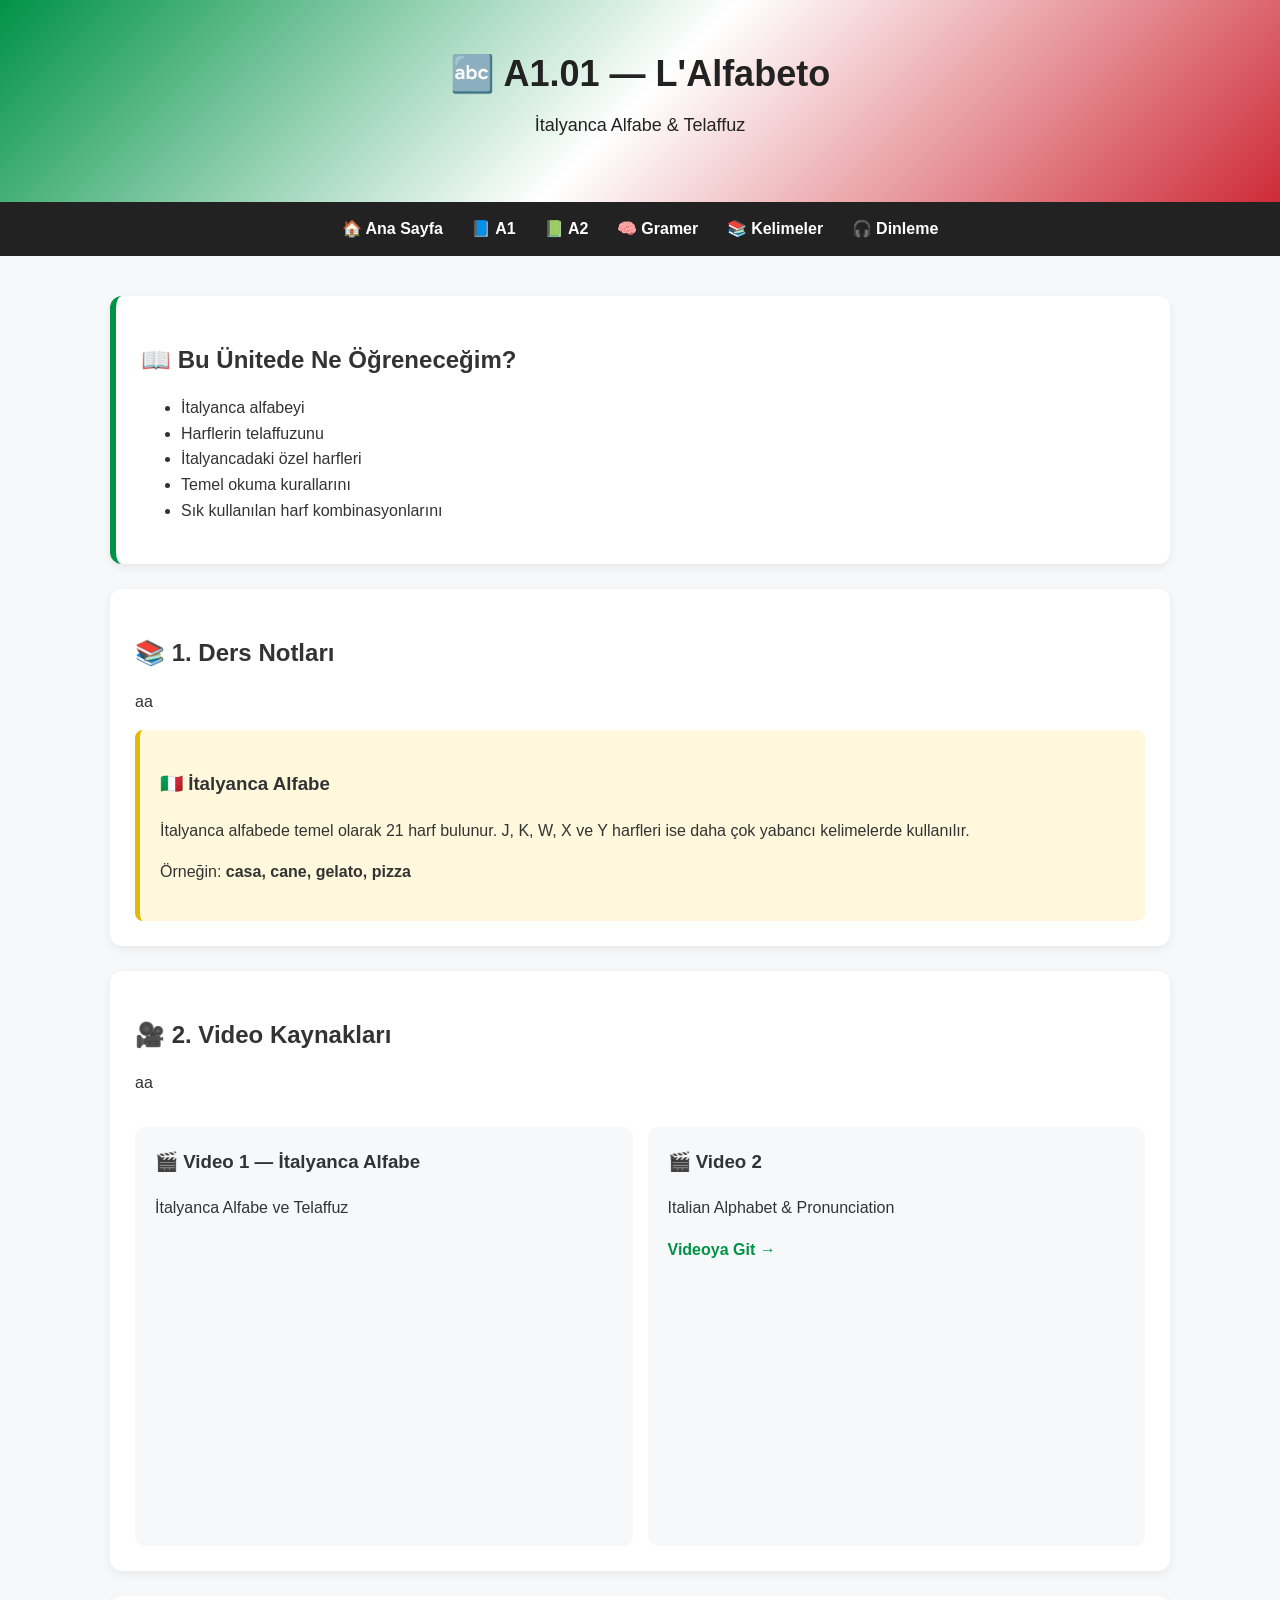
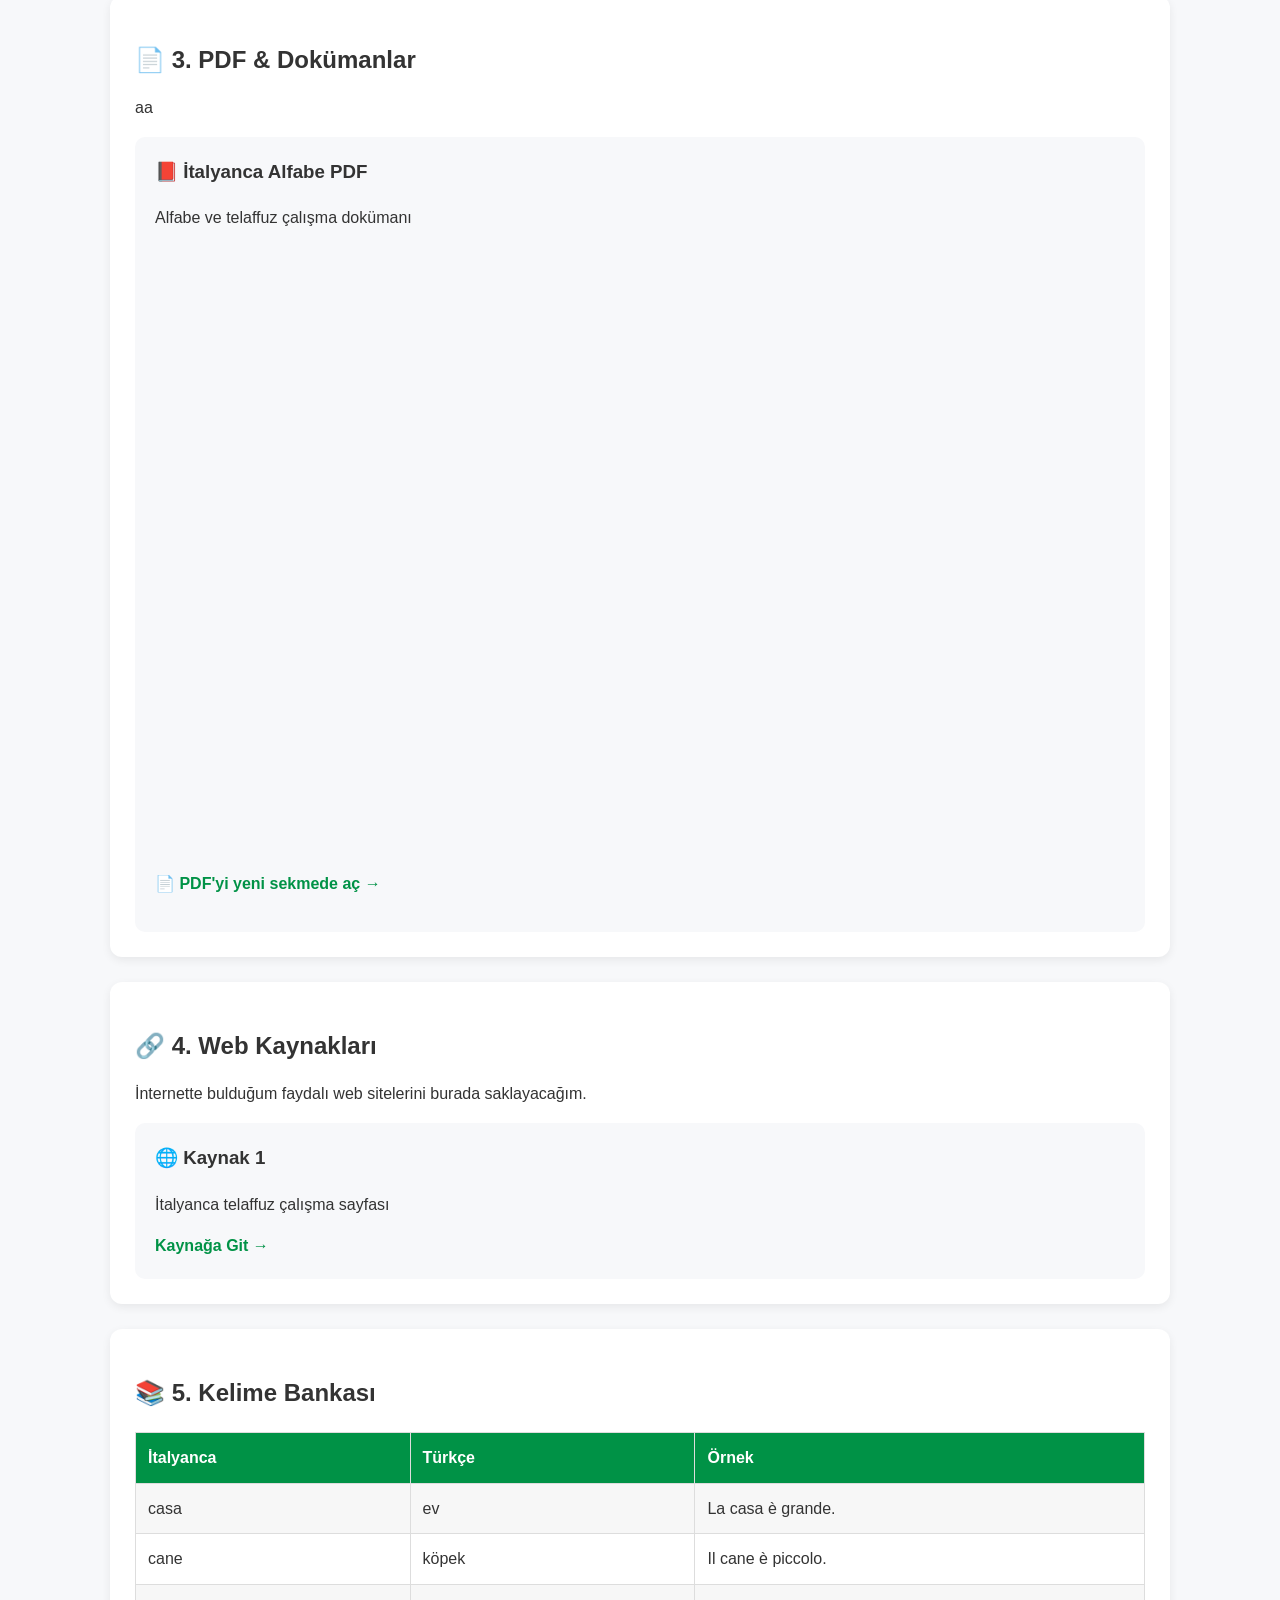
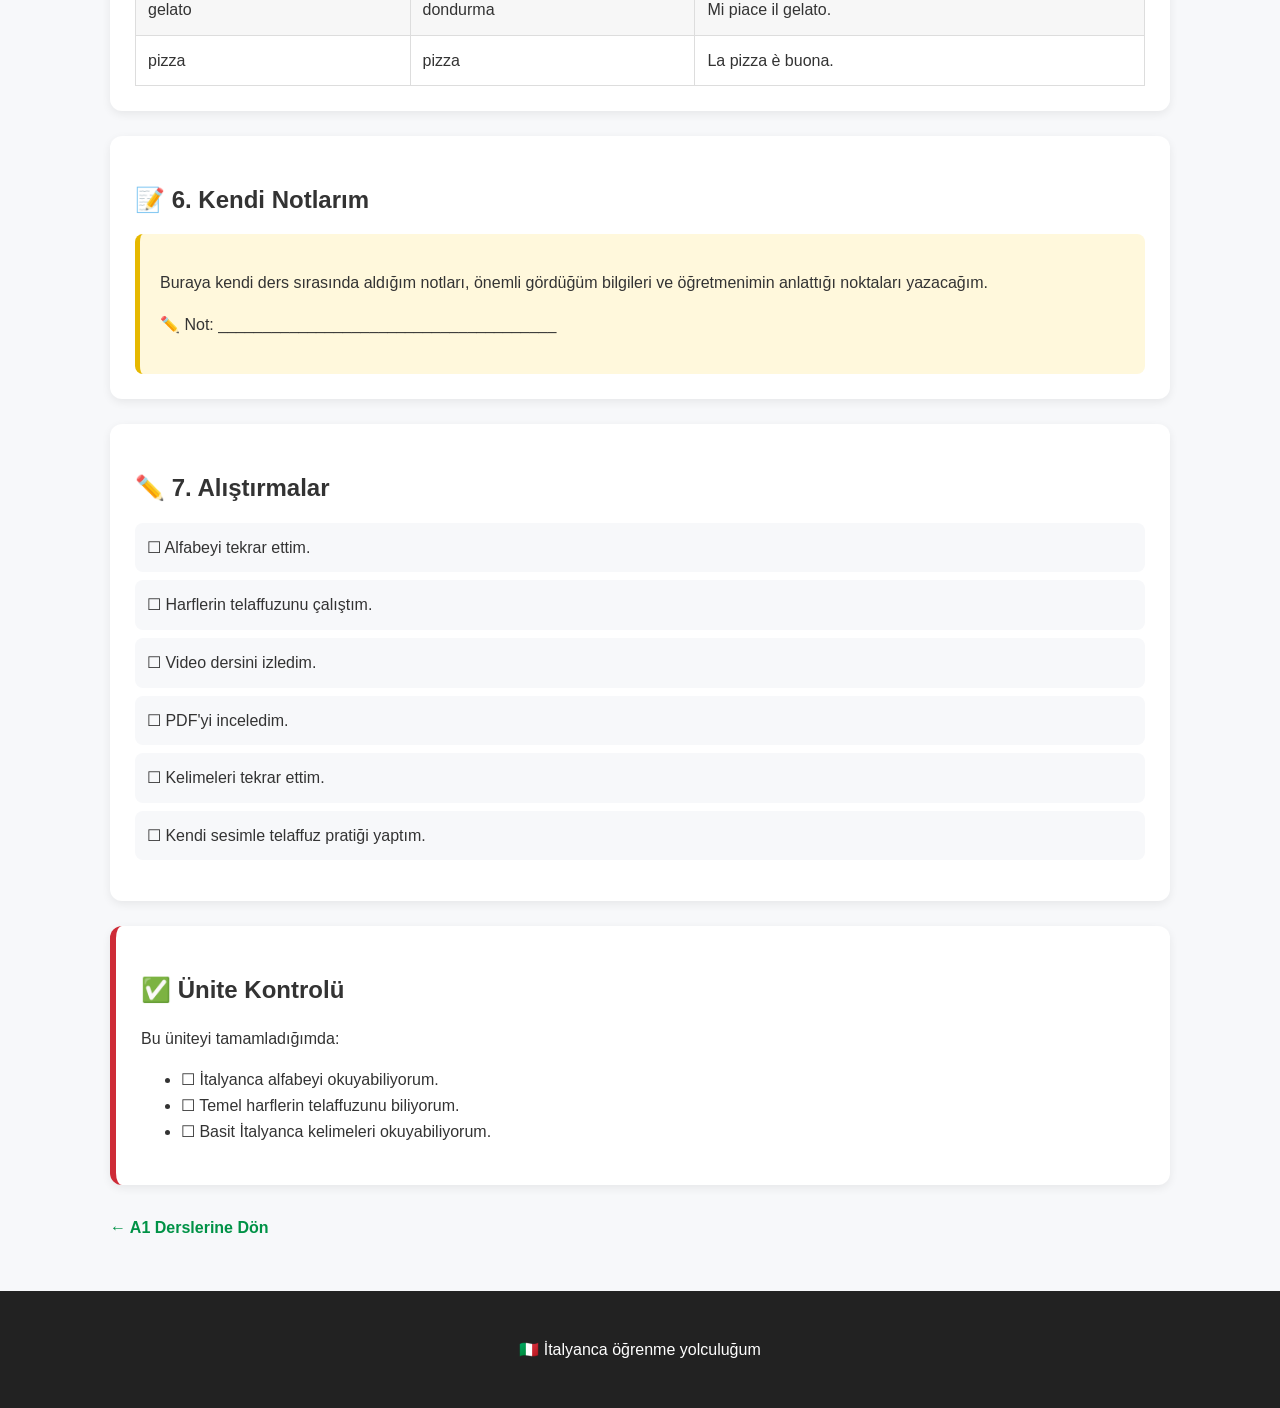
==== a1-01-alfabe.html @ 81dd0472 "Update a1-01-alfabe.html Alfabeto Italiano.pdf" ====
<!DOCTYPE html>
<html lang="tr">
<head>
    <meta charset="UTF-8">
    <meta name="viewport" content="width=device-width, initial-scale=1.0">

    <title>A1.01 - Alfabe & Telaffuz</title>

    <link rel="stylesheet" href="style.css">
</head>

<body>

<header>
    <h1>🔤 A1.01 — L'Alfabeto</h1>
    <p>İtalyanca Alfabe & Telaffuz</p>
</header>

<nav>
    <a href="index.html">🏠 Ana Sayfa</a>
    <a href="a1.html">📘 A1</a>
    <a href="#">📗 A2</a>
    <a href="#">🧠 Gramer</a>
    <a href="#">📚 Kelimeler</a>
    <a href="#">🎧 Dinleme</a>
</nav>

<main>

    <!-- ÜNİTE BAŞLANGICI -->

    <section class="unit-intro">

        <h2>📖 Bu Ünitede Ne Öğreneceğim?</h2>

        <ul>
            <li>İtalyanca alfabeyi</li>
            <li>Harflerin telaffuzunu</li>
            <li>İtalyancadaki özel harfleri</li>
            <li>Temel okuma kurallarını</li>
            <li>Sık kullanılan harf kombinasyonlarını</li>
        </ul>

    </section>


    <!-- DERS NOTLARI -->

    <section class="resource-section">

        <h2>📚 1. Ders Notları</h2>

        <p>
            aa
        </p>

        <div class="note-box">

            <h3>🇮🇹 İtalyanca Alfabe</h3>

            <p>
                İtalyanca alfabede temel olarak 21 harf bulunur.
                J, K, W, X ve Y harfleri ise daha çok yabancı
                kelimelerde kullanılır.
            </p>

            <p>
                Örneğin:
                <strong>casa, cane, gelato, pizza</strong>
            </p>

        </div>

    </section>


    <!-- VİDEOLAR -->

    <section class="resource-section">

        <h2>🎥 2. Video Kaynakları</h2>

        <p>
            aa
        </p>

        <div class="resource-list">

        <div class="resource">

    <h3>🎬 Video 1 — İtalyanca Alfabe</h3>

    <p>
        İtalyanca Alfabe ve Telaffuz
    </p>

    <div class="video-container">

        <iframe
            src="https://www.youtube.com/embed/T7deYXBnmBE"
            title="İtalyanca Alfabe ve Telaffuz"
            allow="accelerometer; autoplay; clipboard-write; encrypted-media; gyroscope; picture-in-picture"
            allowfullscreen>
        </iframe>

    </div>

</div>

            <div class="resource">

                <h3>🎬 Video 2</h3>

                <p>
                    Italian Alphabet & Pronunciation
                </p>

                <a href="#" target="_blank">
                    Videoya Git →
                </a>

            </div>

        </div>

    </section>


    <!-- PDF -->

    <section class="resource-section">

        <h2>📄 3. PDF & Dokümanlar</h2>

        <p>
            aa
        </p>

        <div class="resource">

           
    <h3>📕 İtalyanca Alfabe PDF</h3>

    <p>
        Alfabe ve telaffuz çalışma dokümanı
    </p>

    <iframe
        src="Alfabeto Italiano.pdf"
        width="100%"
        height="600"
        style="border: none; border-radius: 10px;">
    </iframe>

    <p>
        <a href="alfabeto-italiano.pdf" target="_blank">
            📄 PDF'yi yeni sekmede aç →
        </a>
    </p>

</div>

    </section>


    <!-- WEB KAYNAKLARI -->

    <section class="resource-section">

        <h2>🔗 4. Web Kaynakları</h2>

        <p>
            İnternette bulduğum faydalı web sitelerini
            burada saklayacağım.
        </p>

        <div class="resource">

            <h3>🌐 Kaynak 1</h3>

            <p>
                İtalyanca telaffuz çalışma sayfası
            </p>

            <a href="#" target="_blank">
                Kaynağa Git →
            </a>

        </div>

    </section>


    <!-- KELİMELER -->

    <section class="resource-section">

        <h2>📚 5. Kelime Bankası</h2>

        <table>

            <tr>
                <th>İtalyanca</th>
                <th>Türkçe</th>
                <th>Örnek</th>
            </tr>

            <tr>
                <td>casa</td>
                <td>ev</td>
                <td>La casa è grande.</td>
            </tr>

            <tr>
                <td>cane</td>
                <td>köpek</td>
                <td>Il cane è piccolo.</td>
            </tr>

            <tr>
                <td>gelato</td>
                <td>dondurma</td>
                <td>Mi piace il gelato.</td>
            </tr>

            <tr>
                <td>pizza</td>
                <td>pizza</td>
                <td>La pizza è buona.</td>
            </tr>

        </table>

    </section>


    <!-- KENDİ NOTLARIM -->

    <section class="resource-section">

        <h2>📝 6. Kendi Notlarım</h2>

        <div class="note-box">

            <p>
                Buraya kendi ders sırasında aldığım notları,
                önemli gördüğüm bilgileri ve öğretmenimin
                anlattığı noktaları yazacağım.
            </p>

            <p>
                ✏️ Not:
                ______________________________________
            </p>

        </div>

    </section>


    <!-- ALIŞTIRMALAR -->

    <section class="resource-section">

        <h2>✏️ 7. Alıştırmalar</h2>

        <ul class="checklist">

            <li>☐ Alfabeyi tekrar ettim.</li>

            <li>☐ Harflerin telaffuzunu çalıştım.</li>

            <li>☐ Video dersini izledim.</li>

            <li>☐ PDF'yi inceledim.</li>

            <li>☐ Kelimeleri tekrar ettim.</li>

            <li>☐ Kendi sesimle telaffuz pratiği yaptım.</li>

        </ul>

    </section>


    <!-- ÜNİTE TAMAMLAMA -->

    <section class="complete">

        <h2>✅ Ünite Kontrolü</h2>

        <p>
            Bu üniteyi tamamladığımda:
        </p>

        <ul>
            <li>☐ İtalyanca alfabeyi okuyabiliyorum.</li>
            <li>☐ Temel harflerin telaffuzunu biliyorum.</li>
            <li>☐ Basit İtalyanca kelimeleri okuyabiliyorum.</li>
        </ul>

    </section>


    <div class="back">

        <a href="a1.html">
            ← A1 Derslerine Dön
        </a>

    </div>

</main>


<footer>

    <p>
        🇮🇹 İtalyanca öğrenme yolculuğum
    </p>

</footer>

</body>
</html>
---- style.css ----
/* =========================
   GENEL AYARLAR
========================= */

* {
    box-sizing: border-box;
}

body {
    margin: 0;
    font-family: Arial, sans-serif;
    background-color: #f7f8fa;
    color: #333;
    line-height: 1.6;
}


/* =========================
   ÜST BAŞLIK
========================= */

header {
    background: linear-gradient(135deg, #009246, #ffffff, #ce2b37);
    padding: 45px 20px;
    text-align: center;
    color: #222;
}

header h1 {
    margin: 0;
    font-size: 36px;
}

header p {
    margin-top: 8px;
    font-size: 18px;
}


/* =========================
   MENÜ
========================= */

nav {
    background-color: #222;
    padding: 14px;
    text-align: center;
    position: sticky;
    top: 0;
    z-index: 100;
}

nav a {
    color: white;
    text-decoration: none;
    margin: 0 12px;
    font-weight: bold;
}

nav a:hover {
    color: #8fd3a9;
}


/* =========================
   ANA ALAN
========================= */

main {
    max-width: 1100px;
    margin: 40px auto;
    padding: 0 20px;
}

main h2 {
    color: #333;
    margin-bottom: 15px;
}


/* =========================
   ANA SAYFA KARTLARI
========================= */

.cards {
    display: grid;
    grid-template-columns: repeat(auto-fit, minmax(220px, 1fr));
    gap: 20px;
    margin-top: 30px;
}

.card {
    background: white;
    padding: 25px;
    border-radius: 12px;
    box-shadow: 0 3px 12px rgba(0,0,0,0.08);
    transition: 0.2s;
}

.card:hover {
    transform: translateY(-5px);
}

.card h3 {
    margin-top: 0;
}

.card a {
    color: #009246;
    font-weight: bold;
    text-decoration: none;
}


/* =========================
   A1 DERS LİSTESİ
========================= */

.lessons {
    display: flex;
    flex-direction: column;
    gap: 15px;
    margin-top: 30px;
}

.lesson {
    display: flex;
    align-items: center;
    gap: 20px;
    background: white;
    padding: 20px;
    border-radius: 12px;
    box-shadow: 0 3px 10px rgba(0,0,0,0.07);
}

.lesson > span {
    min-width: 55px;
    height: 55px;
    display: flex;
    align-items: center;
    justify-content: center;
    background-color: #009246;
    color: white;
    border-radius: 50%;
    font-weight: bold;
    font-size: 18px;
}

.lesson h3 {
    margin: 0 0 5px 0;
}

.lesson p {
    margin: 0 0 8px 0;
}

.lesson a {
    color: #009246;
    text-decoration: none;
    font-weight: bold;
}


/* =========================
   ÜNİTE SAYFALARI
========================= */

.unit-intro,
.resource-section,
.complete {
    background-color: white;
    padding: 25px;
    margin-bottom: 25px;
    border-radius: 12px;
    box-shadow: 0 3px 10px rgba(0,0,0,0.07);
}

.unit-intro {
    border-left: 6px solid #009246;
}


/* =========================
   KAYNAK KUTULARI
========================= */

.resource-list {
    display: grid;
    grid-template-columns: repeat(auto-fit, minmax(250px, 1fr));
    gap: 15px;
}

.resource {
    background-color: #f7f8fa;
    padding: 20px;
    border-radius: 10px;
    margin-top: 15px;
}

.resource h3 {
    margin-top: 0;
}

.resource a {
    color: #009246;
    font-weight: bold;
    text-decoration: none;
}


/* =========================
   NOT KUTUSU
========================= */

.note-box {
    background-color: #fff8dc;
    padding: 20px;
    border-left: 5px solid #e6b800;
    border-radius: 8px;
}


/* =========================
   KELİME TABLOSU
========================= */

table {
    width: 100%;
    border-collapse: collapse;
    margin-top: 20px;
}

th,
td {
    padding: 12px;
    border: 1px solid #ddd;
    text-align: left;
}

th {
    background-color: #009246;
    color: white;
}

tr:nth-child(even) {
    background-color: #f7f7f7;
}


/* =========================
   CHECKLIST
========================= */

.checklist {
    list-style: none;
    padding: 0;
}

.checklist li {
    background-color: #f7f8fa;
    padding: 12px;
    margin-bottom: 8px;
    border-radius: 8px;
}


/* =========================
   ÜNİTE TAMAMLAMA
========================= */

.complete {
    border-left: 6px solid #ce2b37;
}


/* =========================
   GERİ DÖN
========================= */

.back {
    margin: 30px 0;
}

.back a {
    color: #009246;
    text-decoration: none;
    font-weight: bold;
}


/* =========================
   FOOTER
========================= */

footer {
    text-align: center;
    padding: 30px;
    margin-top: 50px;
    background-color: #222;
    color: white;
}


/* =========================
   TELEFON / TABLET
========================= */

@media (max-width: 700px) {

    header h1 {
        font-size: 28px;
    }

    nav a {
        display: inline-block;
        margin: 5px;
    }

    .lesson {
        align-items: flex-start;
    }

    table {
        font-size: 14px;
    }

}
.video-container {
    position: relative;
    width: 100%;
    max-width: 800px;
    margin: 20px auto;
    aspect-ratio: 16 / 9;
}

.video-container iframe {
    width: 100%;
    height: 100%;
    border: none;
    border-radius: 12px;
}
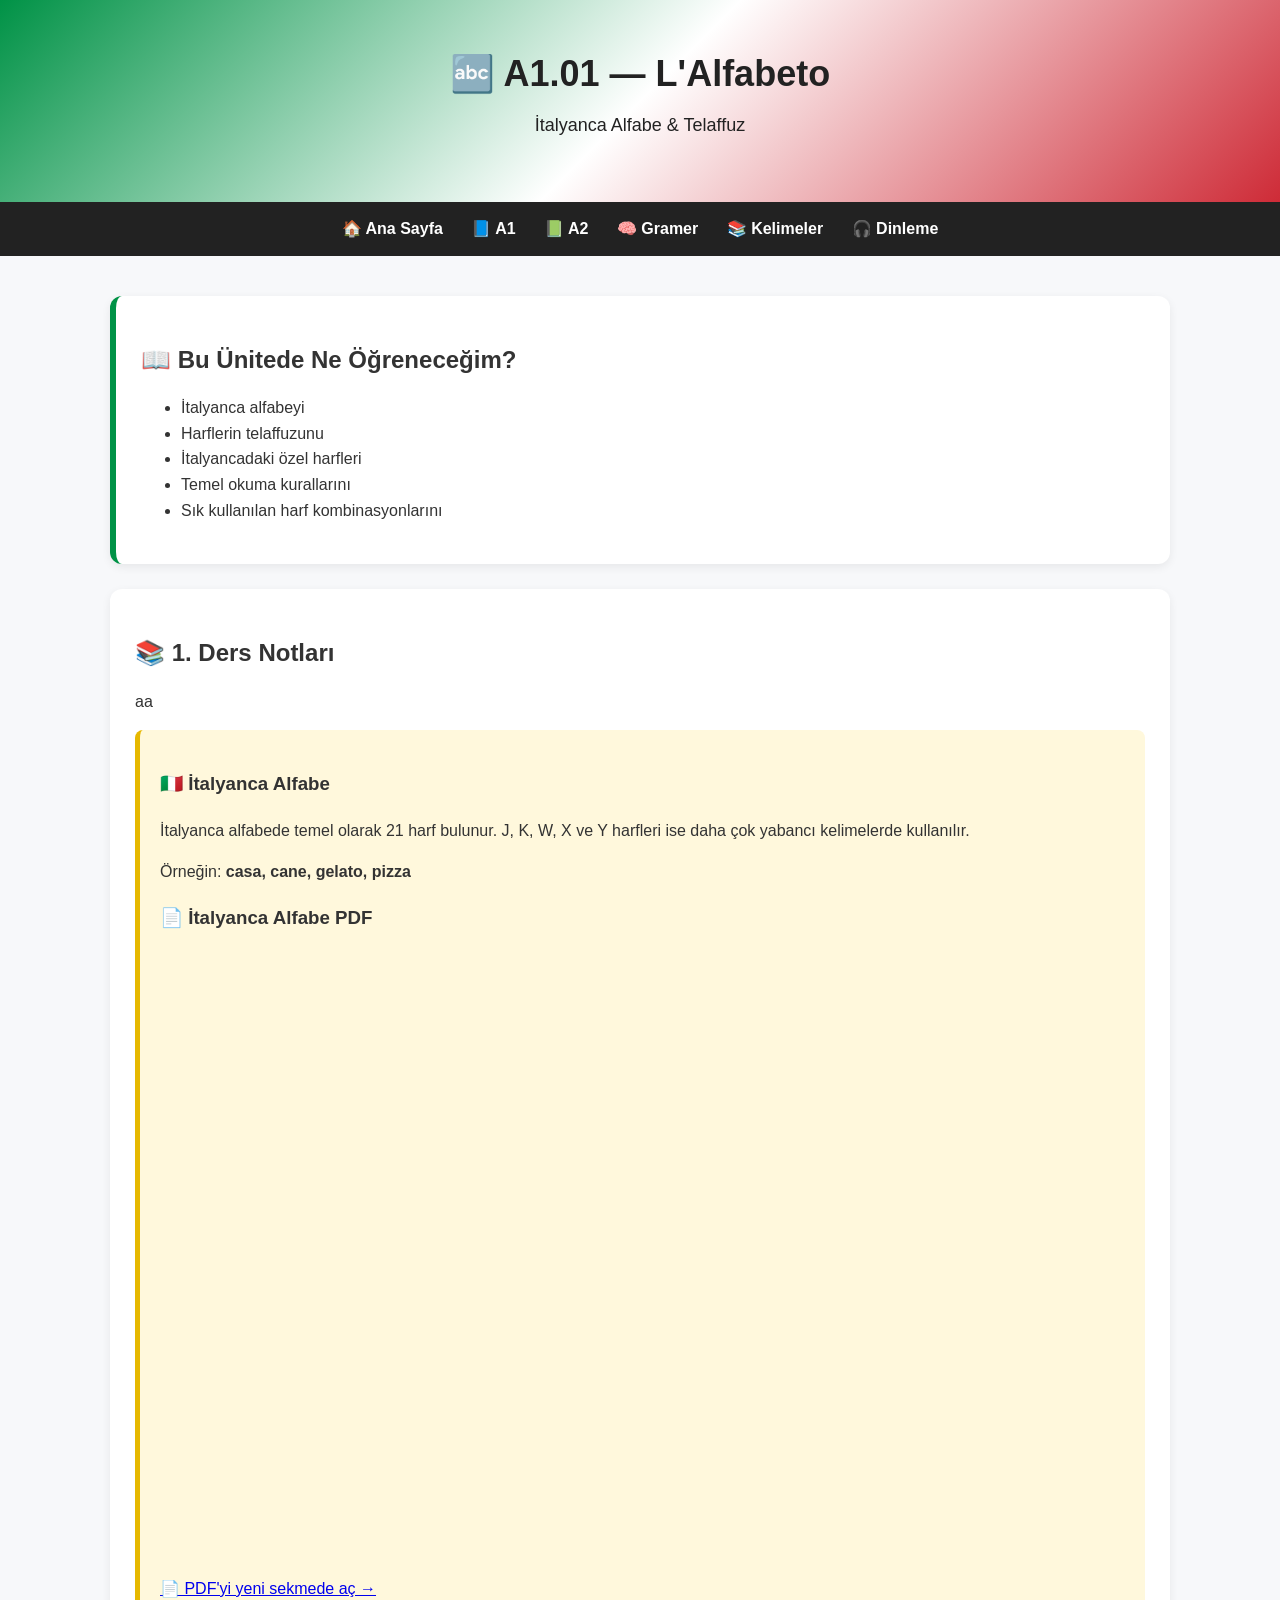
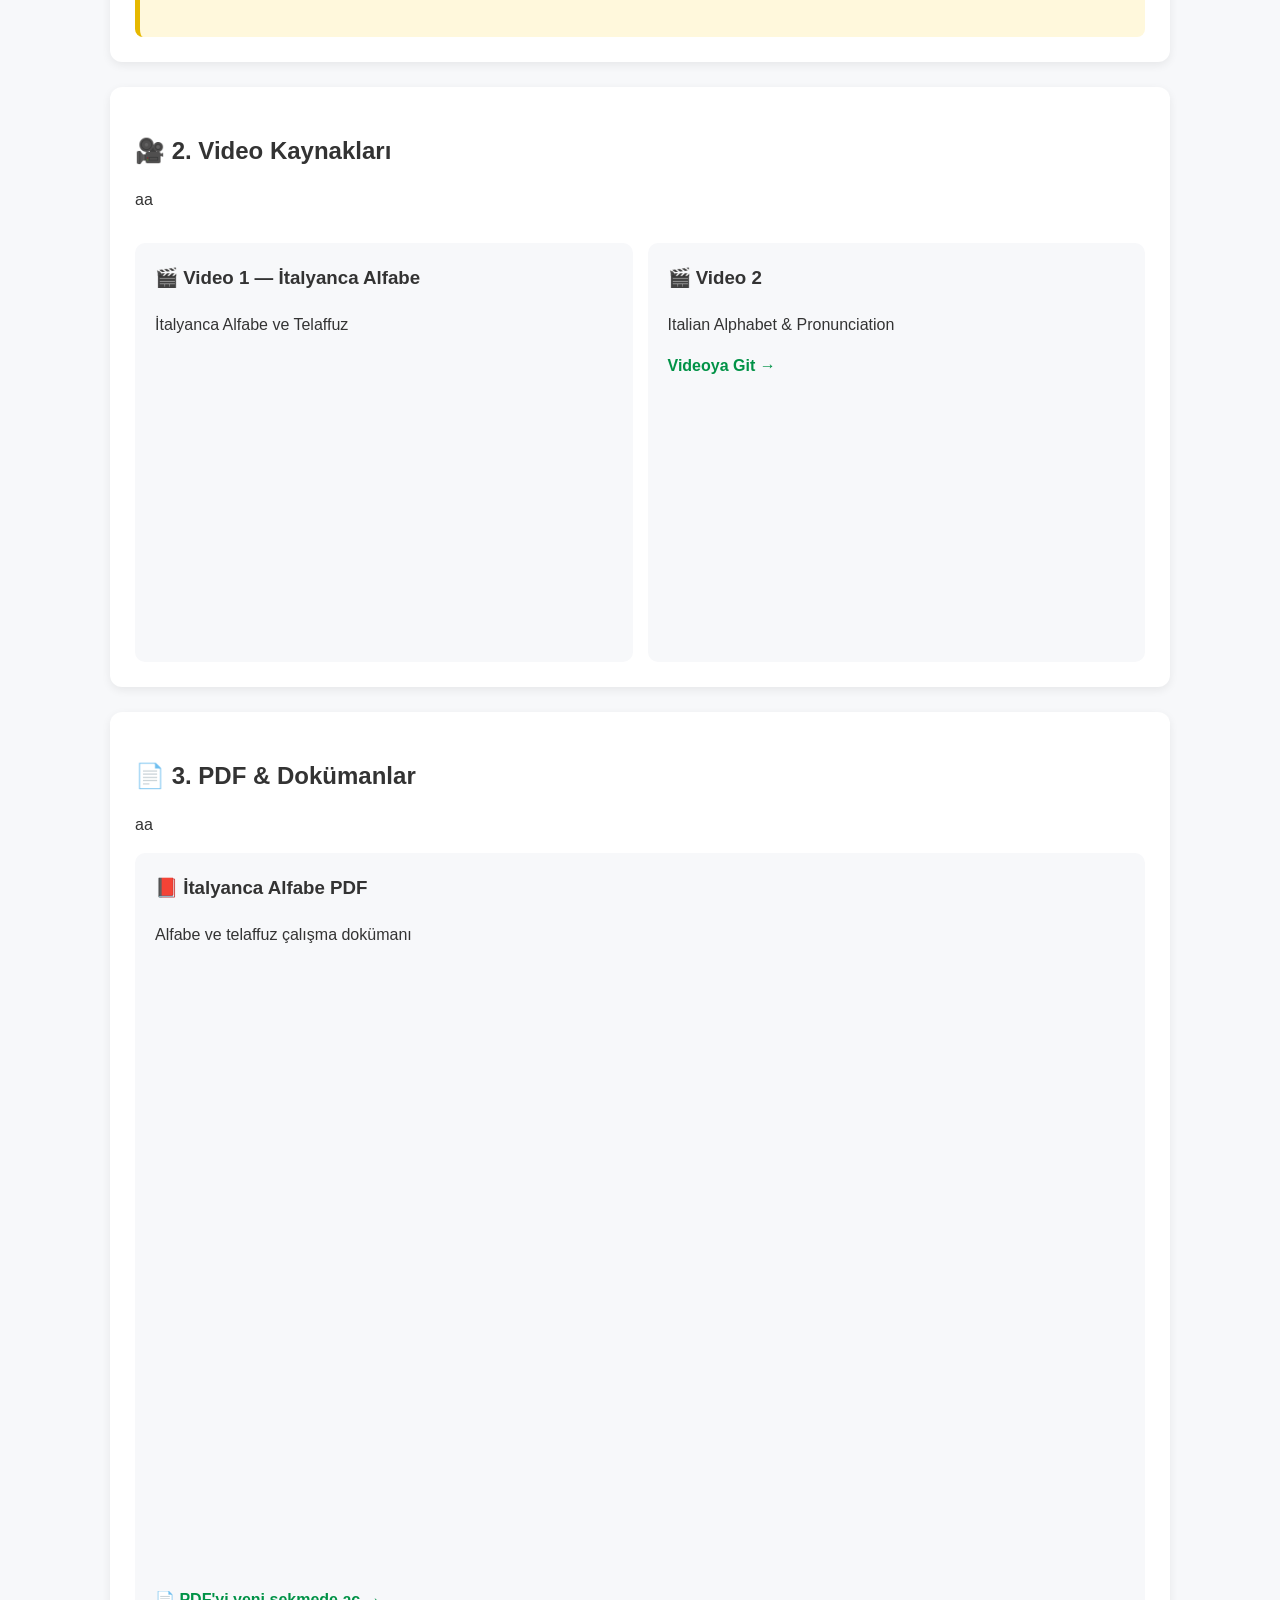
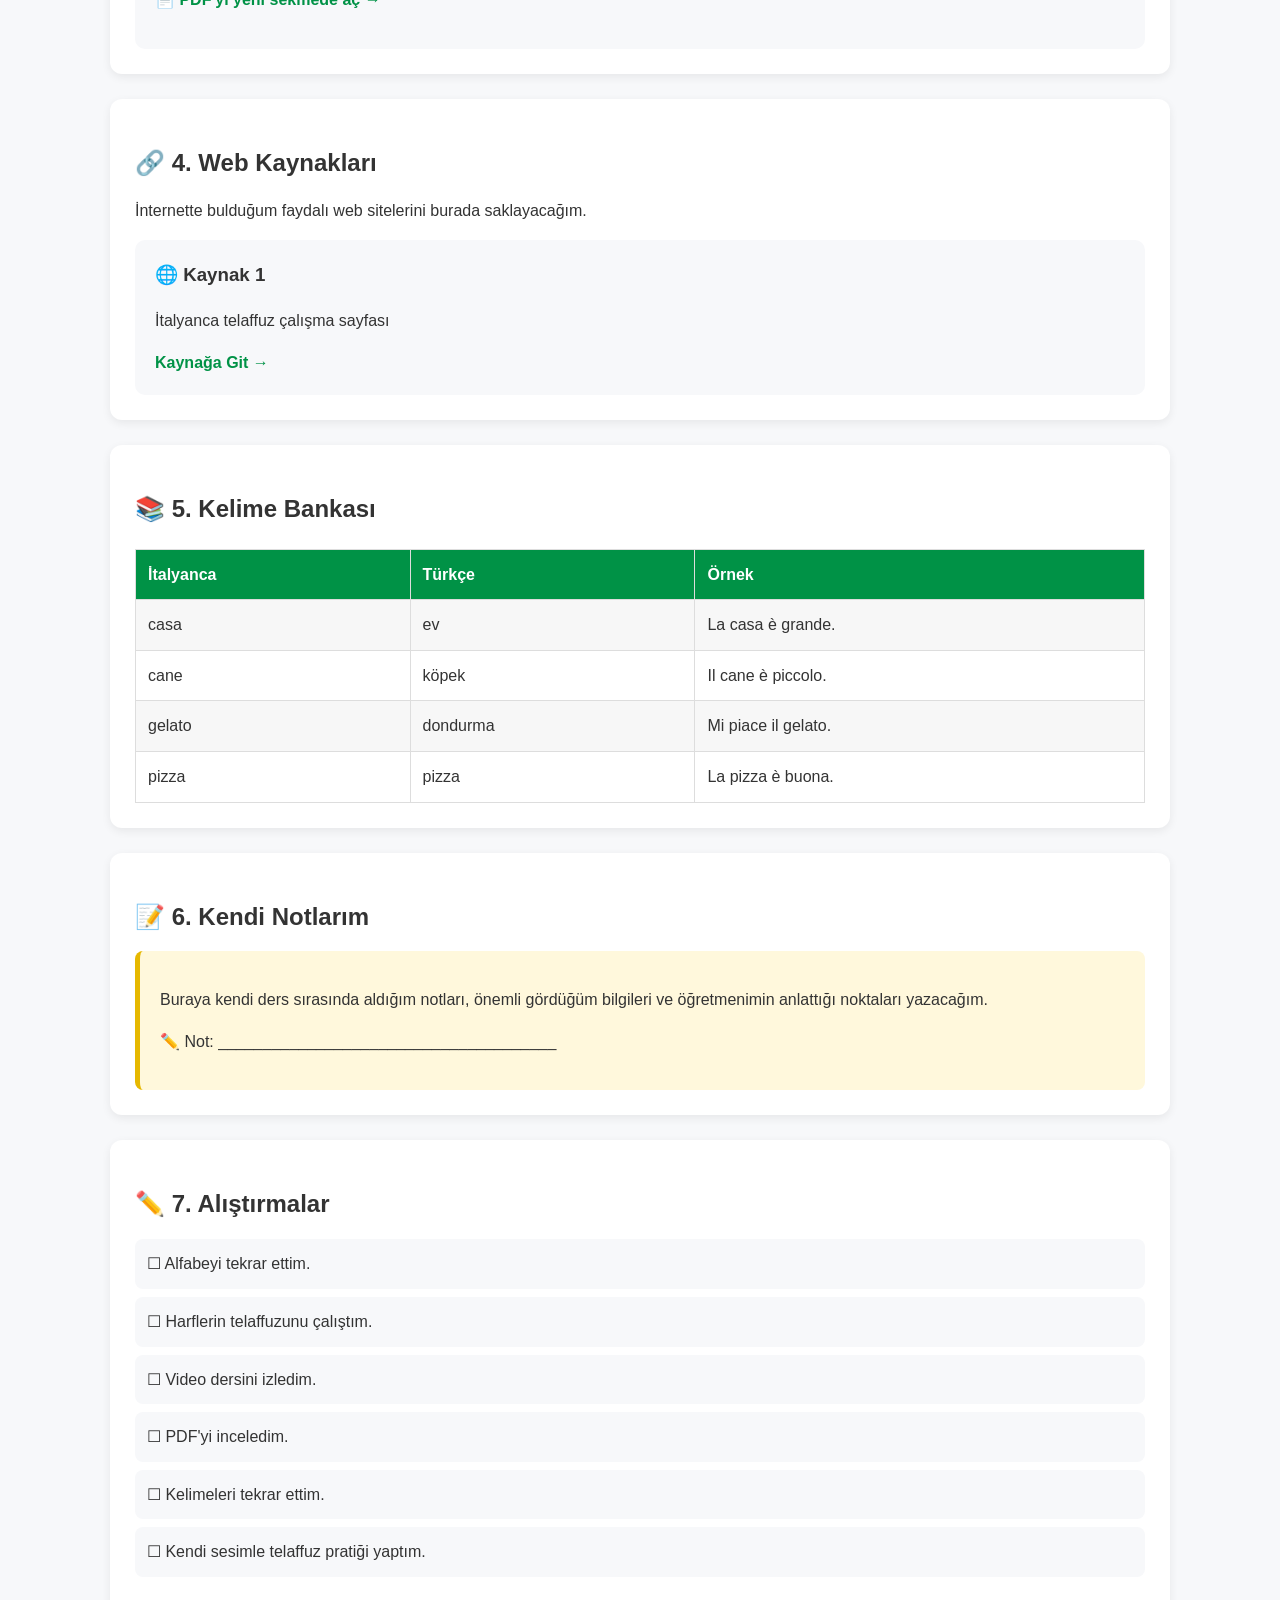
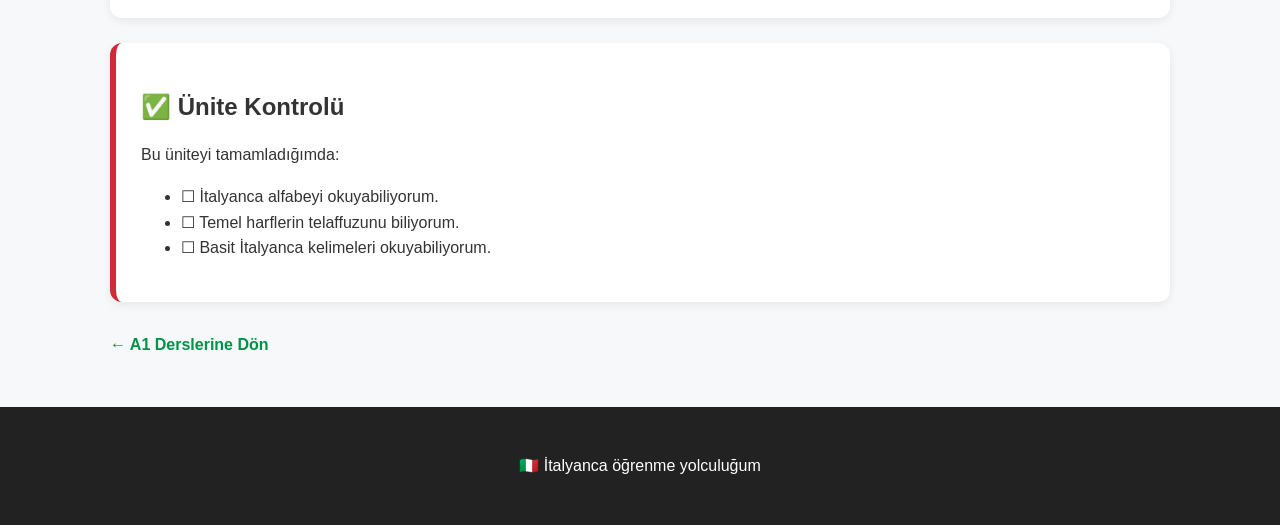
==== commit 888c8799: "Update a1-01-alfabe.html Telaffuz Kuralları (Pronuncia)" ====
--- a/a1-01-alfabe.html
+++ b/a1-01-alfabe.html
@@ -68,7 +68,24 @@
                 Örneğin:
                 <strong>casa, cane, gelato, pizza</strong>
             </p>
-
+            <h3>📄 İtalyanca Alfabe PDF</h3>
+
+<iframe
+    src="Telaffuz Kuralları (Pronuncia).pdf"
+    width="100%"
+    height="600"
+    style="border: none; border-radius: 10px;">
+</iframe>
+
+<p>
+    <a href="Telaffuz Kuralları (Pronuncia).pdf" target="_blank">
+        📄 PDF'yi yeni sekmede aç →
+    </a>
+</p>
+
+</div>
+
+</section>
         </div>
 
     </section>
@@ -153,7 +170,7 @@
     </iframe>
 
     <p>
-        <a href="alfabeto-italiano.pdf" target="_blank">
+        <a href="Alfabeto Italiano.pdff" target="_blank">
             📄 PDF'yi yeni sekmede aç →
         </a>
     </p>
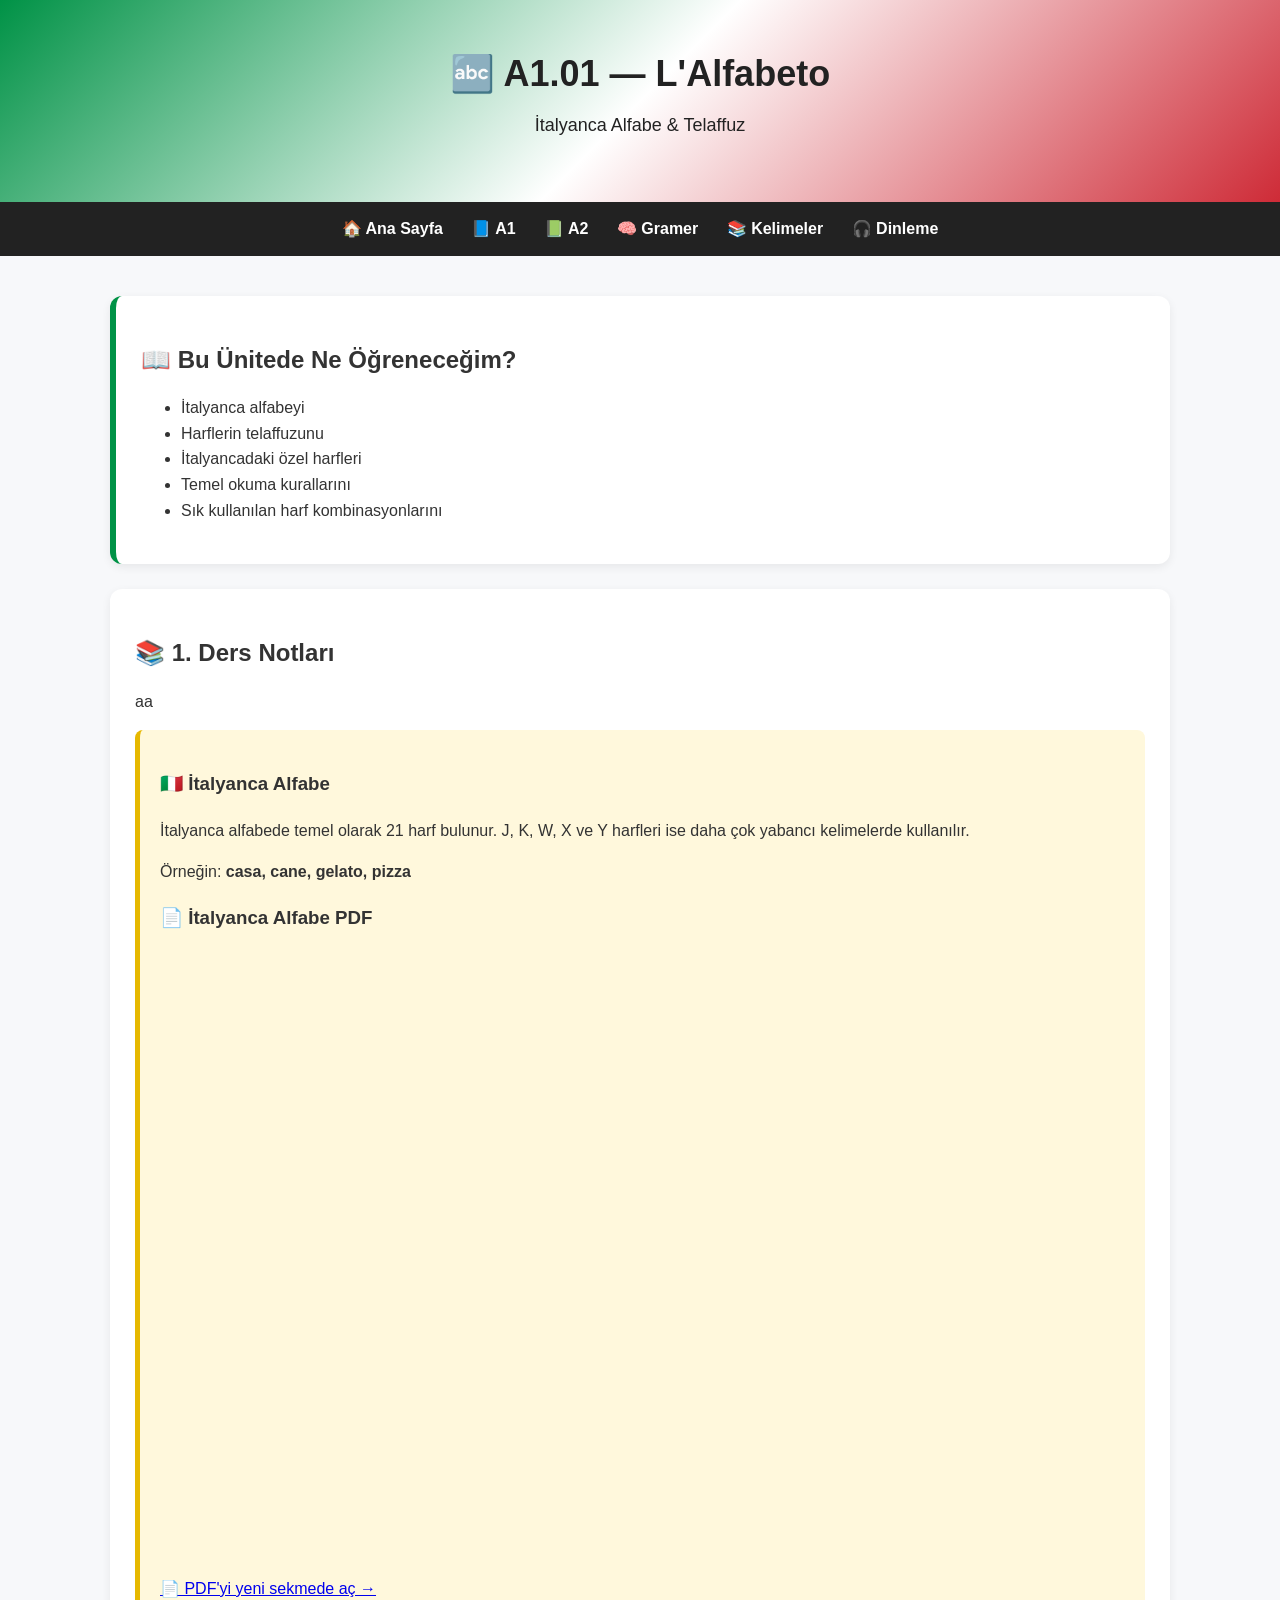
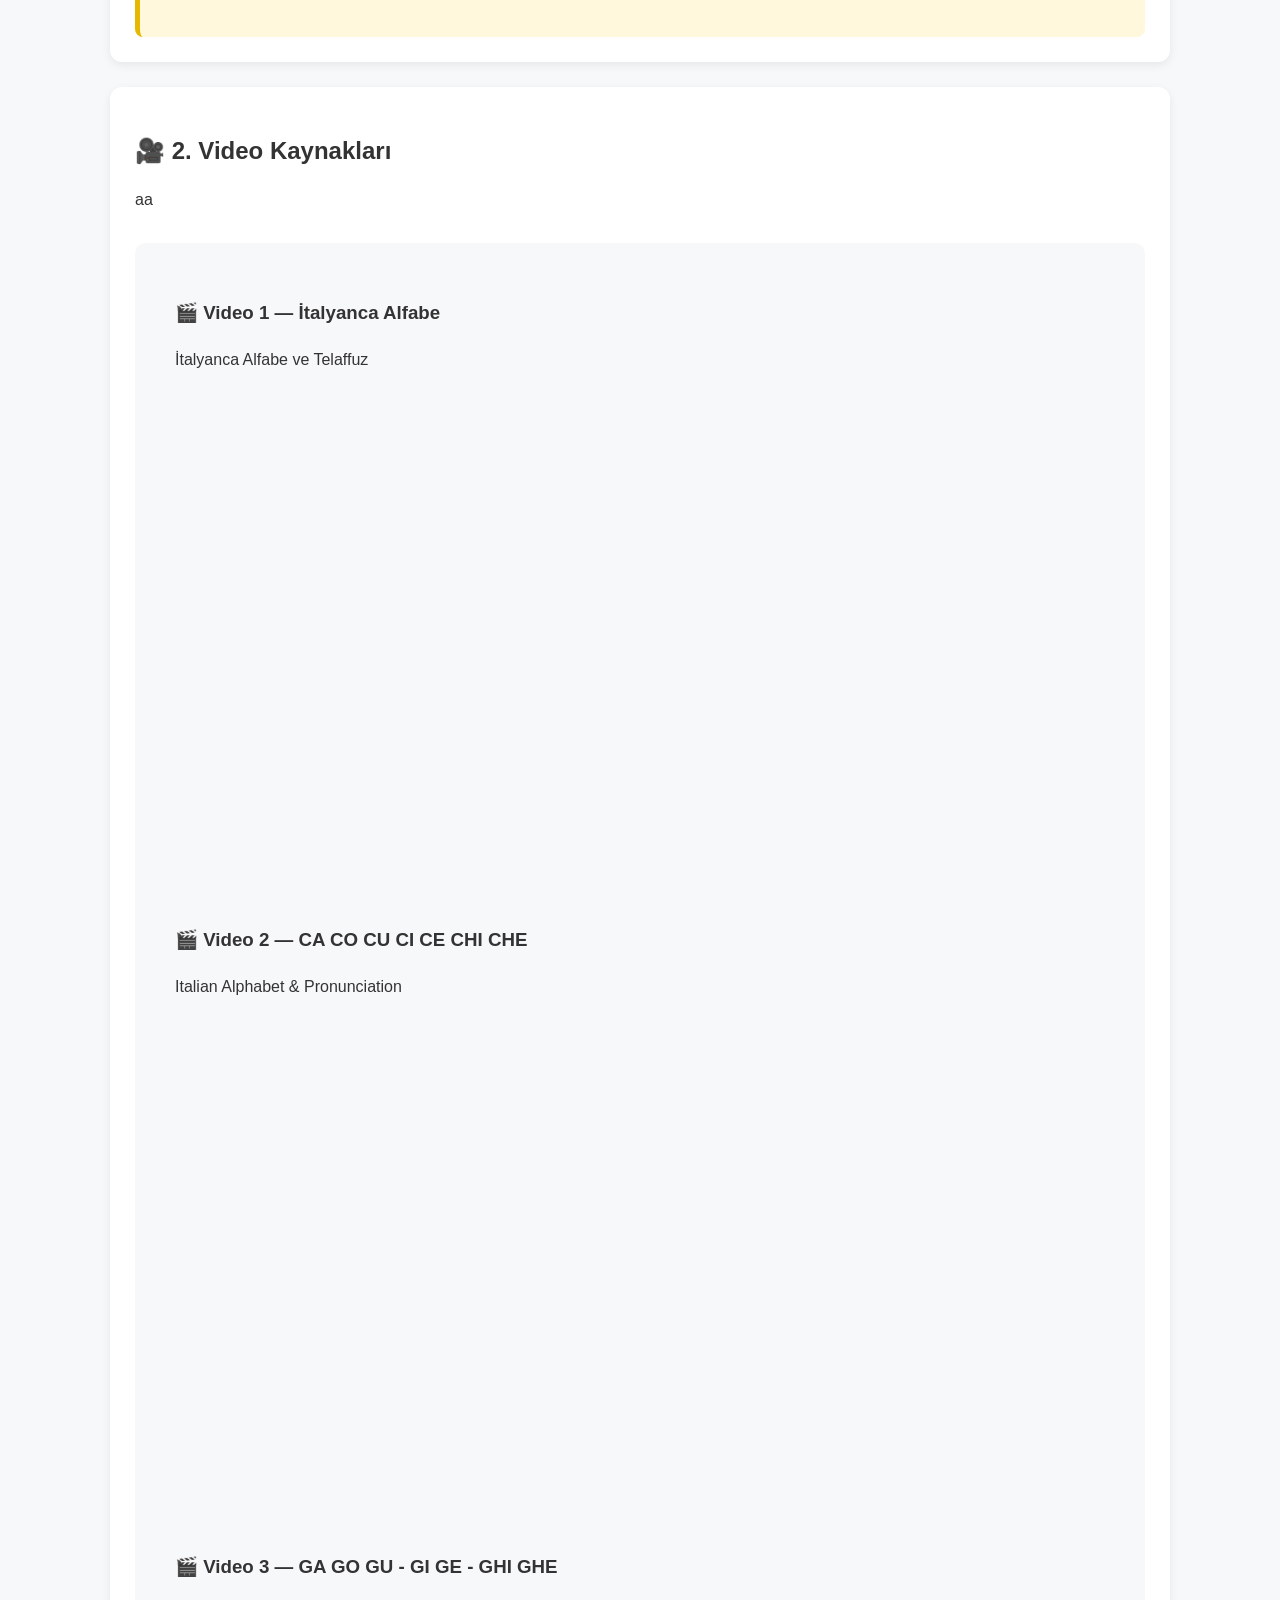
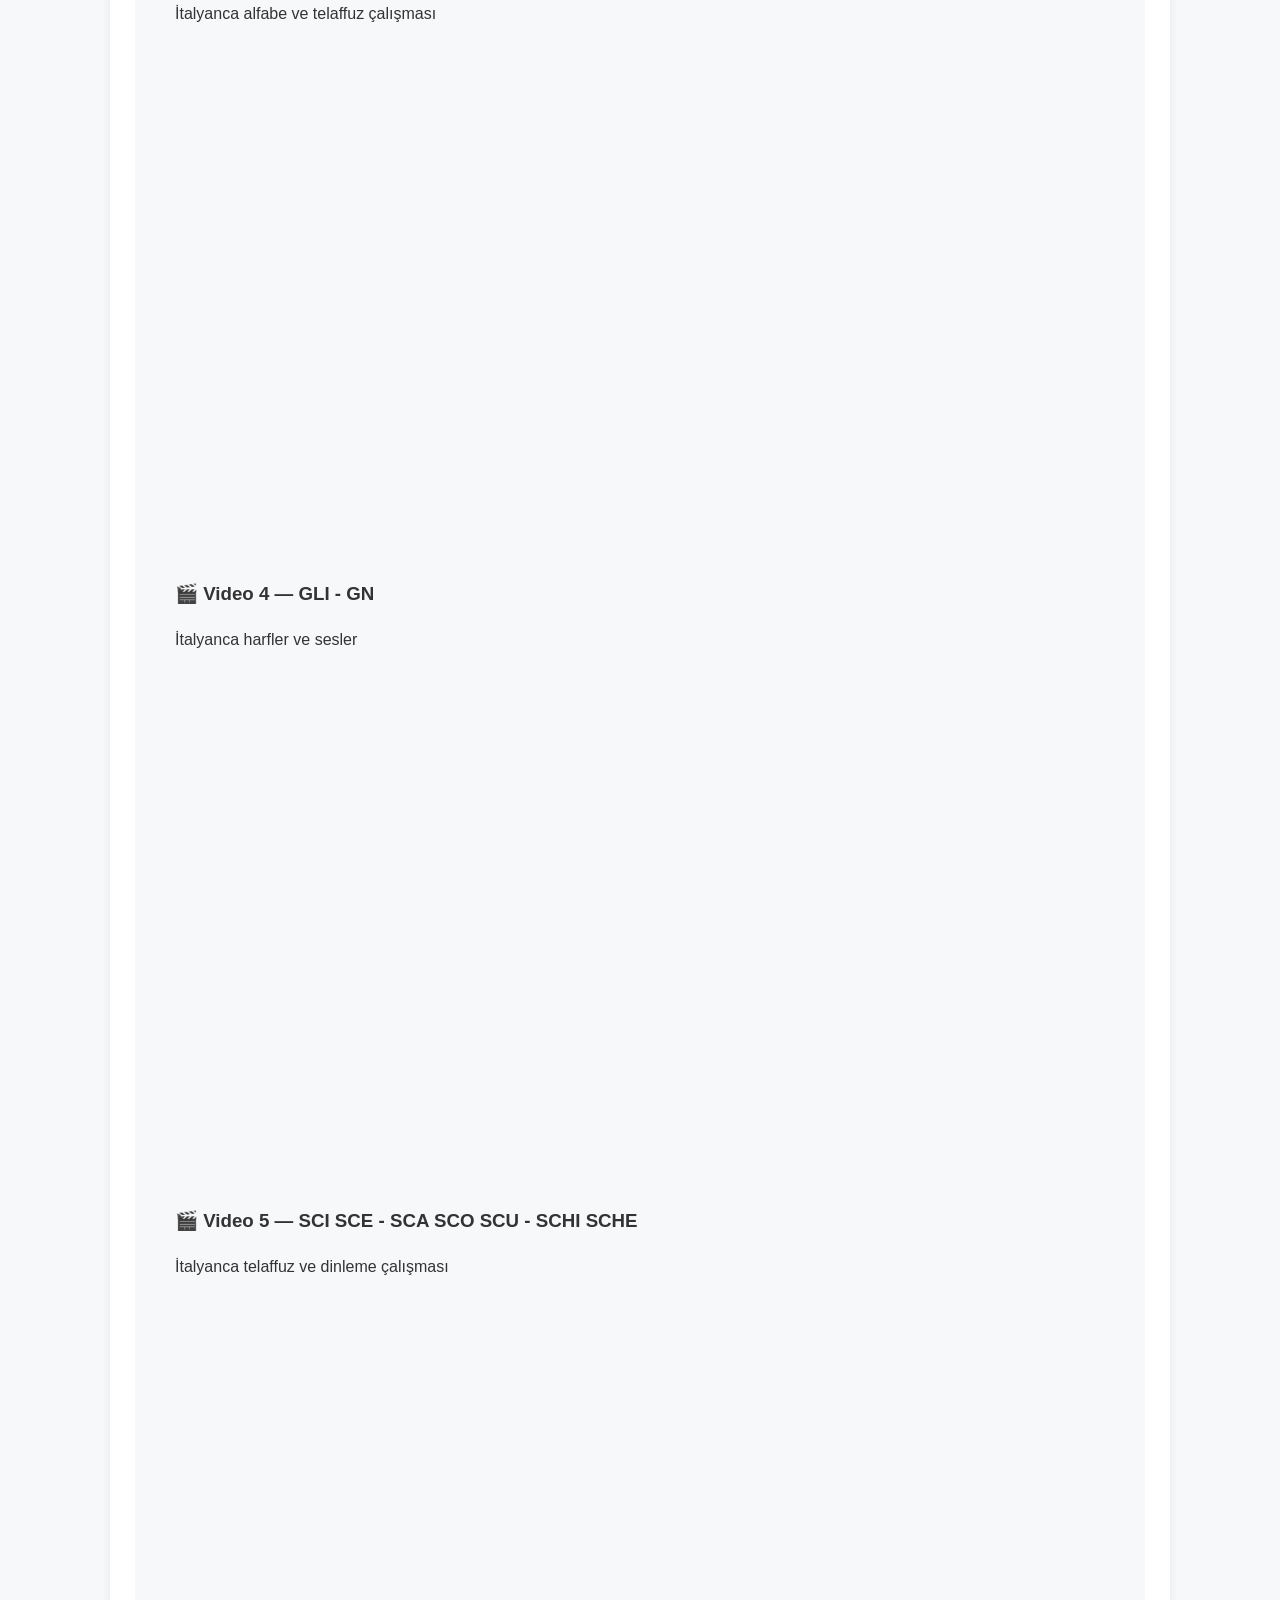
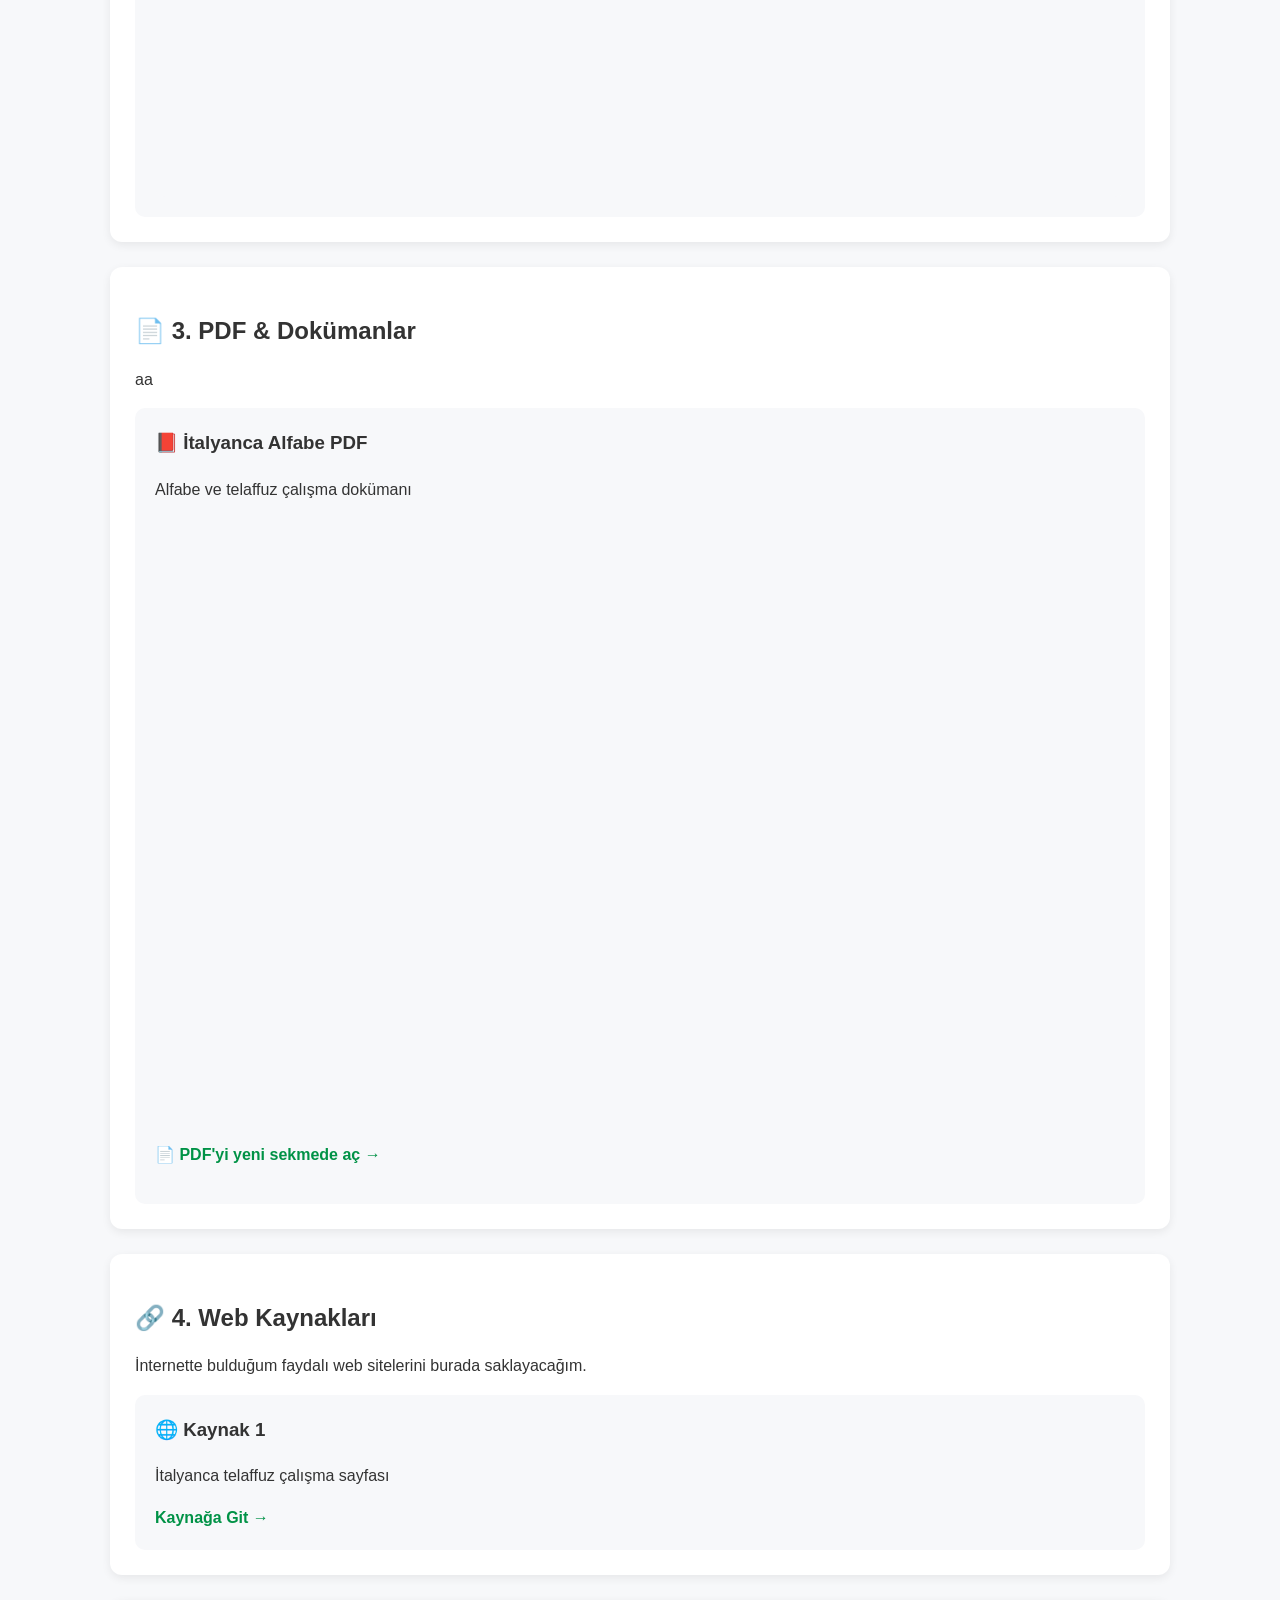
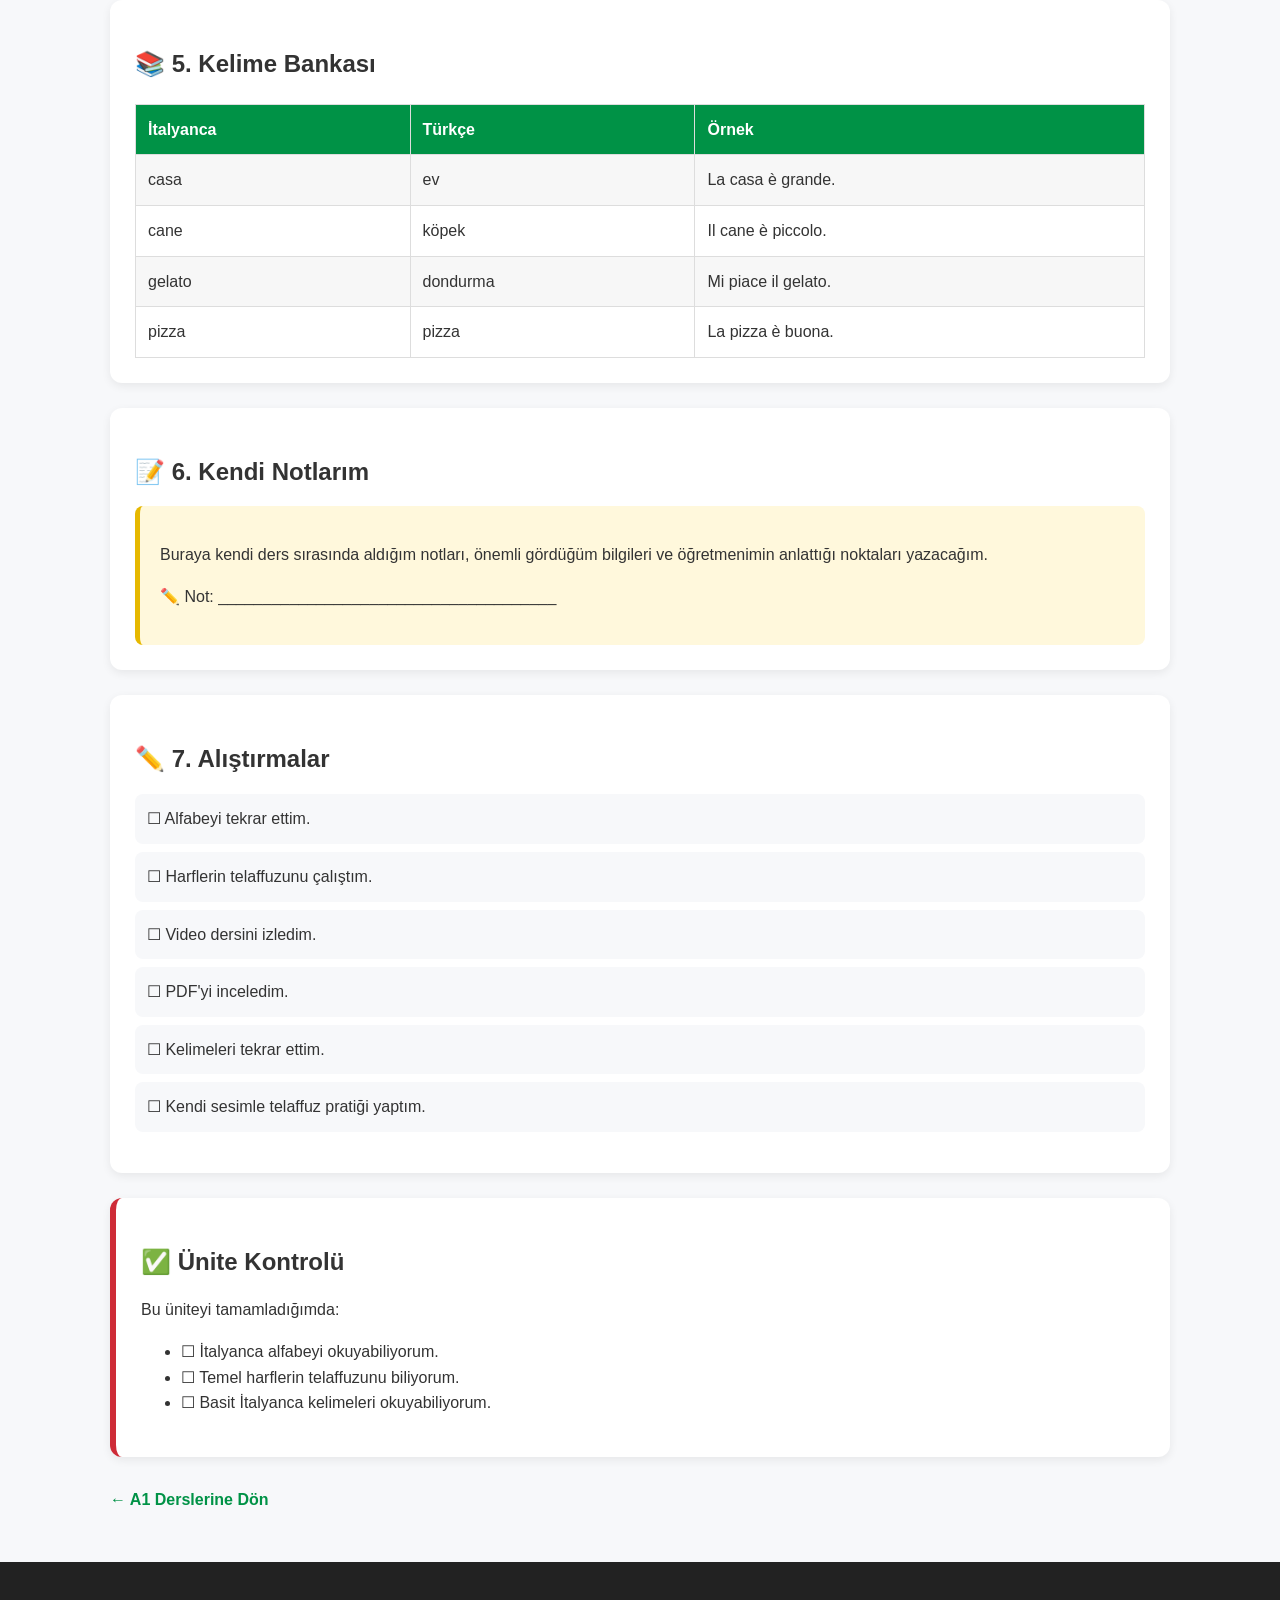
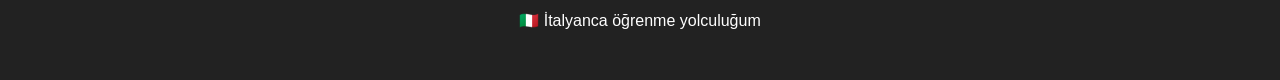
==== commit 26d1c053: "Update a1-01-alfabe.html telafuz video" ====
--- a/a1-01-alfabe.html
+++ b/a1-01-alfabe.html
@@ -105,40 +105,90 @@
 
         <div class="resource">
 
+<div class="resource">
+
     <h3>🎬 Video 1 — İtalyanca Alfabe</h3>
 
-    <p>
-        İtalyanca Alfabe ve Telaffuz
-    </p>
-
-    <div class="video-container">
-
+    <p>İtalyanca Alfabe ve Telaffuz</p>
+
+    <div class="video-container">
         <iframe
             src="https://www.youtube.com/embed/T7deYXBnmBE"
             title="İtalyanca Alfabe ve Telaffuz"
             allow="accelerometer; autoplay; clipboard-write; encrypted-media; gyroscope; picture-in-picture"
             allowfullscreen>
         </iframe>
-
-    </div>
-
-</div>
-
-            <div class="resource">
-
-                <h3>🎬 Video 2</h3>
-
-                <p>
-                    Italian Alphabet & Pronunciation
-                </p>
-
-                <a href="#" target="_blank">
-                    Videoya Git →
-                </a>
-
-            </div>
-
-        </div>
+    </div>
+
+</div>
+
+<div class="resource">
+
+    <h3>🎬 Video 2 — CA CO CU CI CE CHI CHE</h3>
+
+    <p>Italian Alphabet &amp; Pronunciation</p>
+
+    <div class="video-container">
+        <iframe
+            src="https://www.youtube.com/embed/x45XXBIV5Uc?start=49"
+            title="CA CO CU CI CE CHI CHE - Video 2"
+            allow="accelerometer; autoplay; clipboard-write; encrypted-media; gyroscope; picture-in-picture"
+            allowfullscreen>
+        </iframe>
+    </div>
+
+</div>
+
+<div class="resource">
+
+    <h3>🎬 Video 3 — GA GO GU - GI GE - GHI GHE</h3>
+
+    <p>İtalyanca alfabe ve telaffuz çalışması</p>
+
+    <div class="video-container">
+        <iframe
+            src="https://www.youtube.com/embed/fXbk0s4dGus"
+            title="GA GO GU - GI GE - GHI GHE - Video 3"
+            allow="accelerometer; autoplay; clipboard-write; encrypted-media; gyroscope; picture-in-picture"
+            allowfullscreen>
+        </iframe>
+    </div>
+
+</div>
+
+<div class="resource">
+
+    <h3>🎬 Video 4 — GLI - GN</h3>
+
+    <p>İtalyanca harfler ve sesler</p>
+
+    <div class="video-container">
+        <iframe
+            src="https://www.youtube.com/embed/zmTosXVsFEE"
+            title="GLI - GN - Video 4"
+            allow="accelerometer; autoplay; clipboard-write; encrypted-media; gyroscope; picture-in-picture"
+            allowfullscreen>
+        </iframe>
+    </div>
+
+</div>
+
+<div class="resource">
+
+    <h3>🎬 Video 5 — SCI SCE - SCA SCO SCU - SCHI SCHE</h3>
+
+    <p>İtalyanca telaffuz ve dinleme çalışması</p>
+
+    <div class="video-container">
+        <iframe
+            src="https://www.youtube.com/embed/S6hCqy3qCF4?start=18"
+            title="SCI SCE - SCA SCO SCU - SCHI SCHE - Video 5"
+            allow="accelerometer; autoplay; clipboard-write; encrypted-media; gyroscope; picture-in-picture"
+            allowfullscreen>
+        </iframe>
+    </div>
+
+</div>
 
     </section>
 
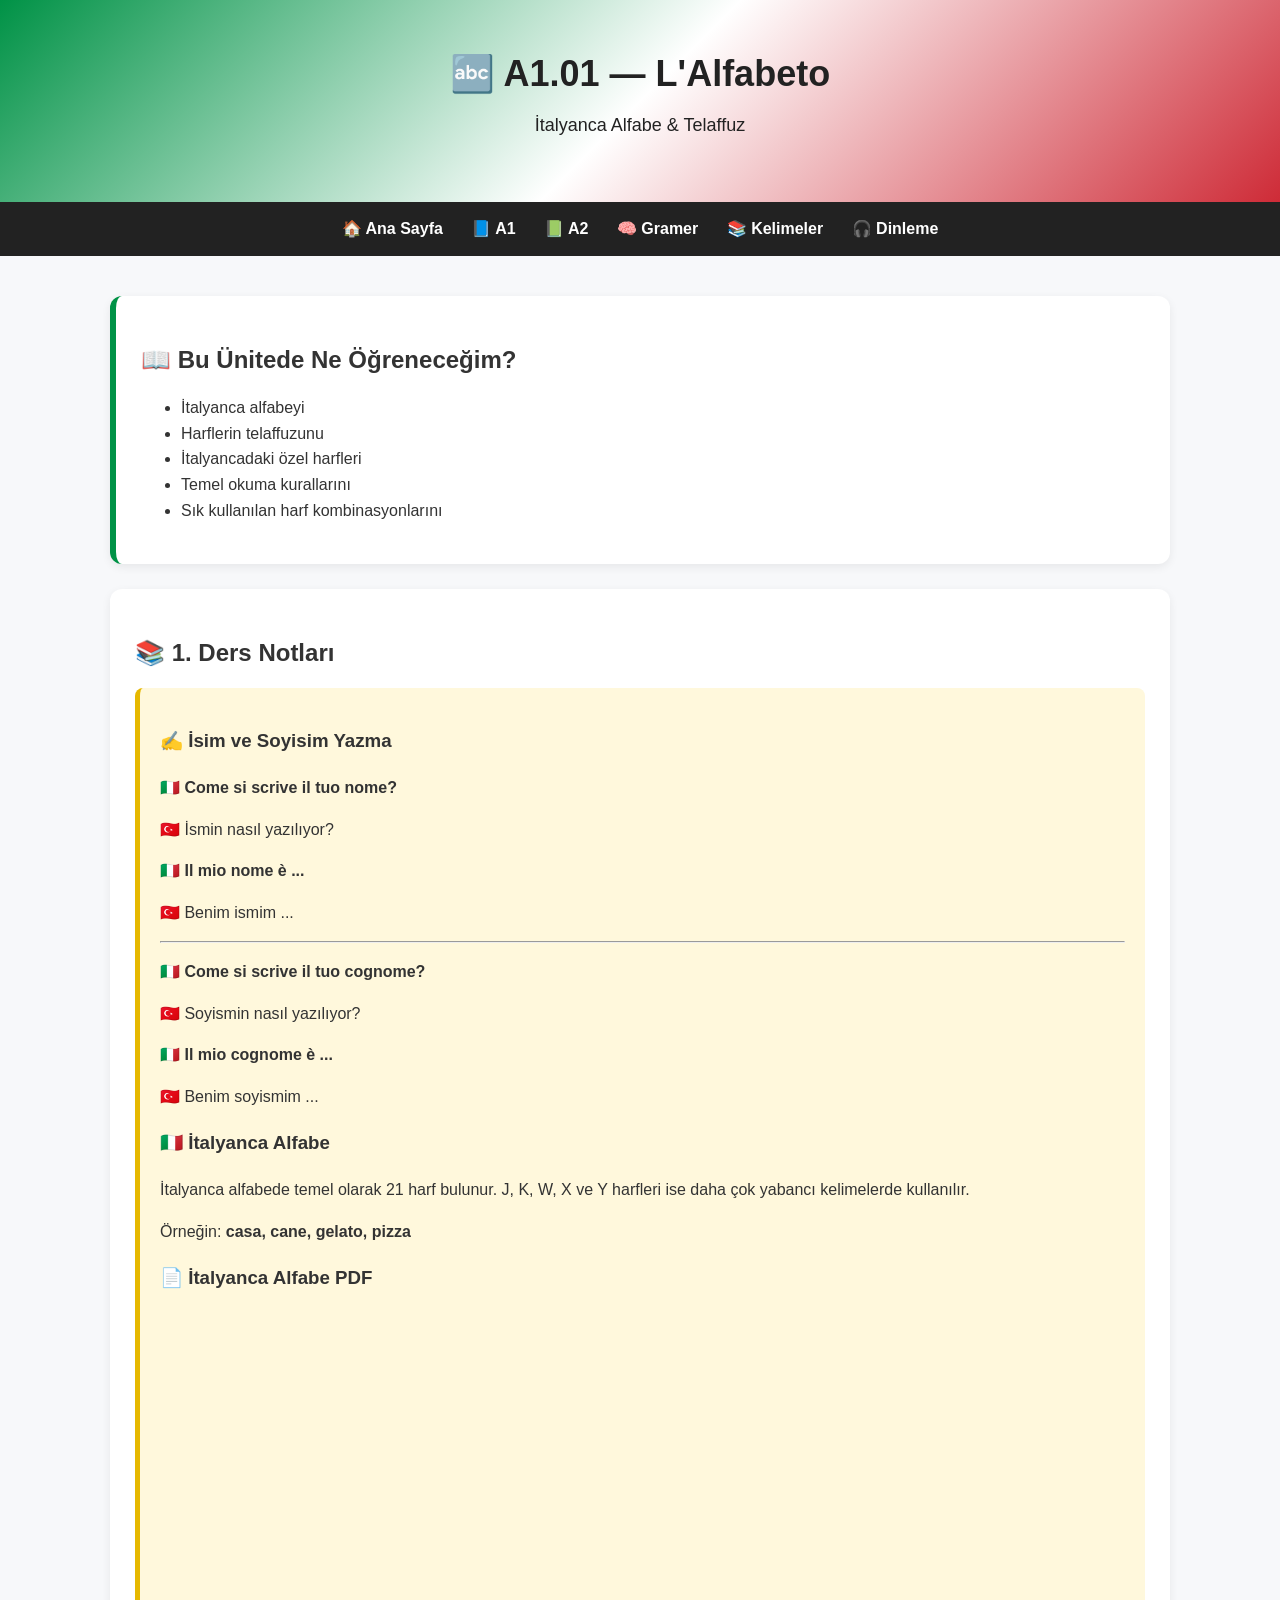
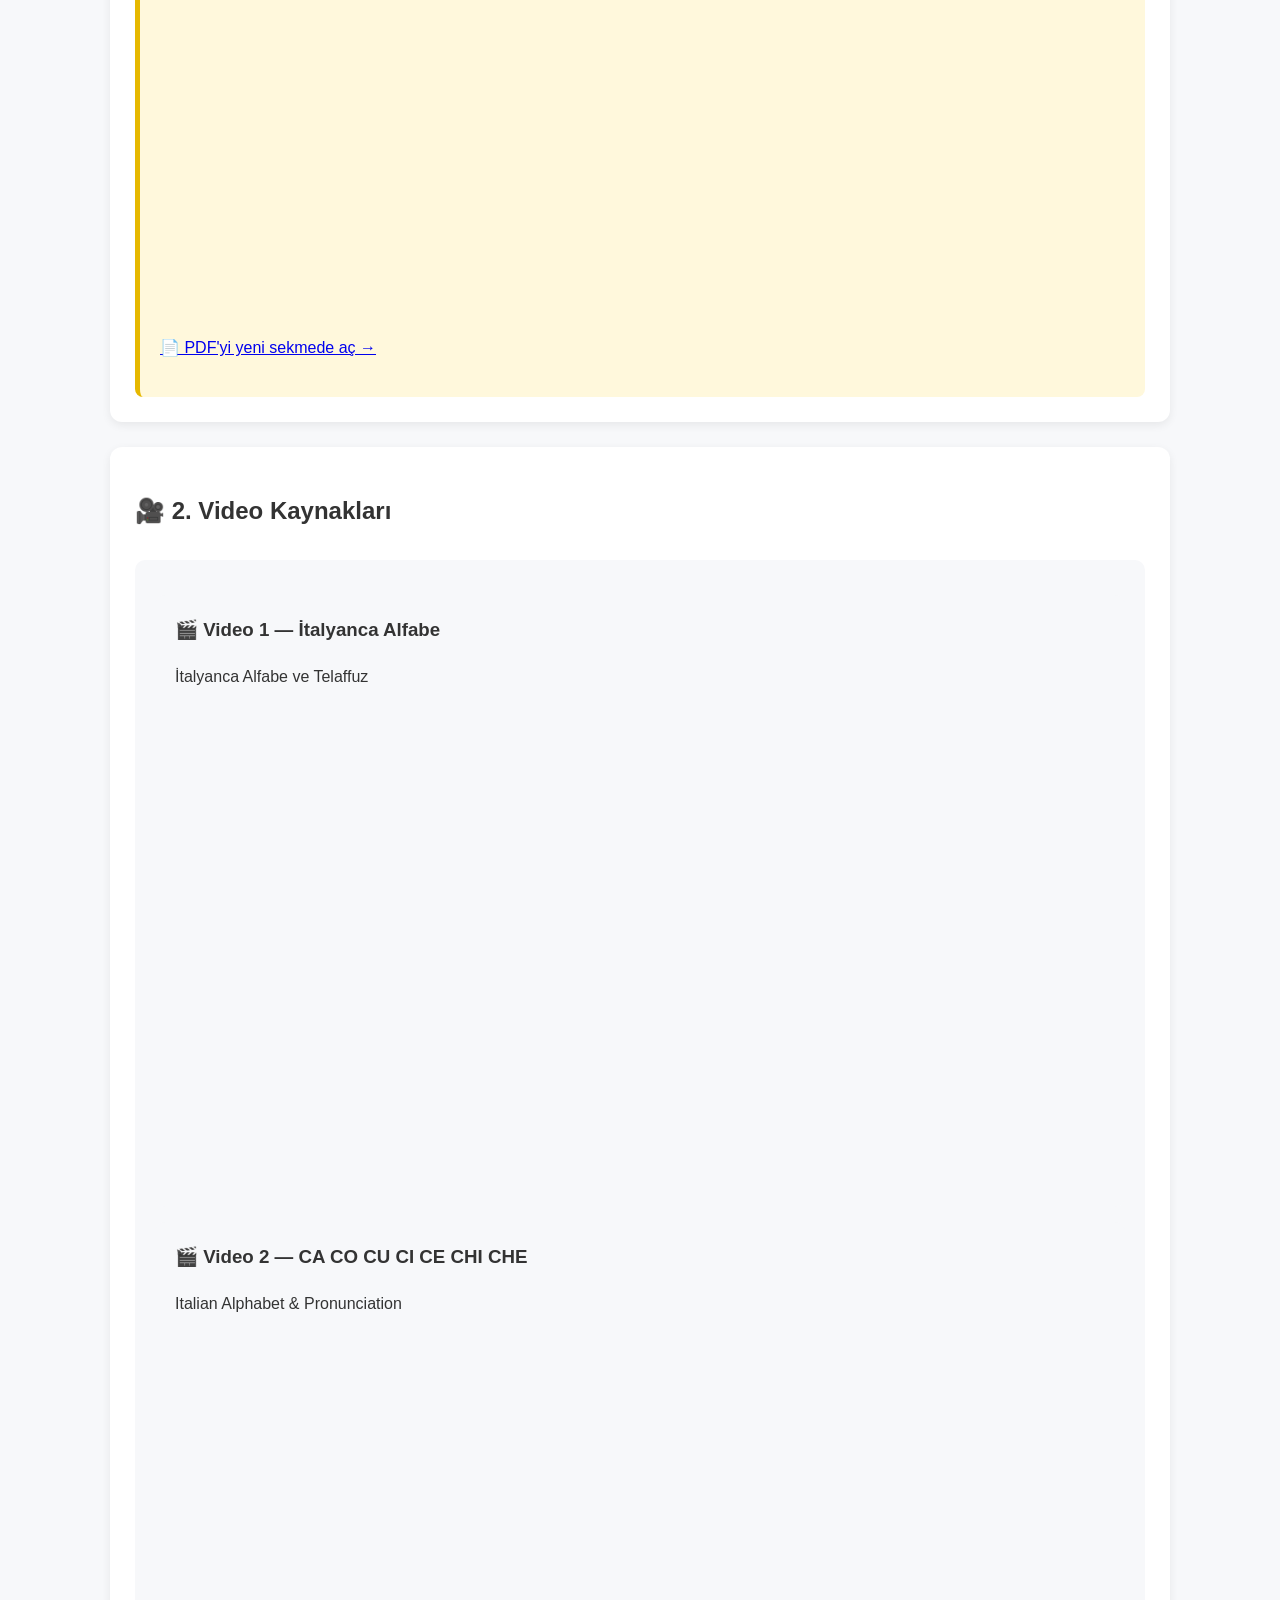
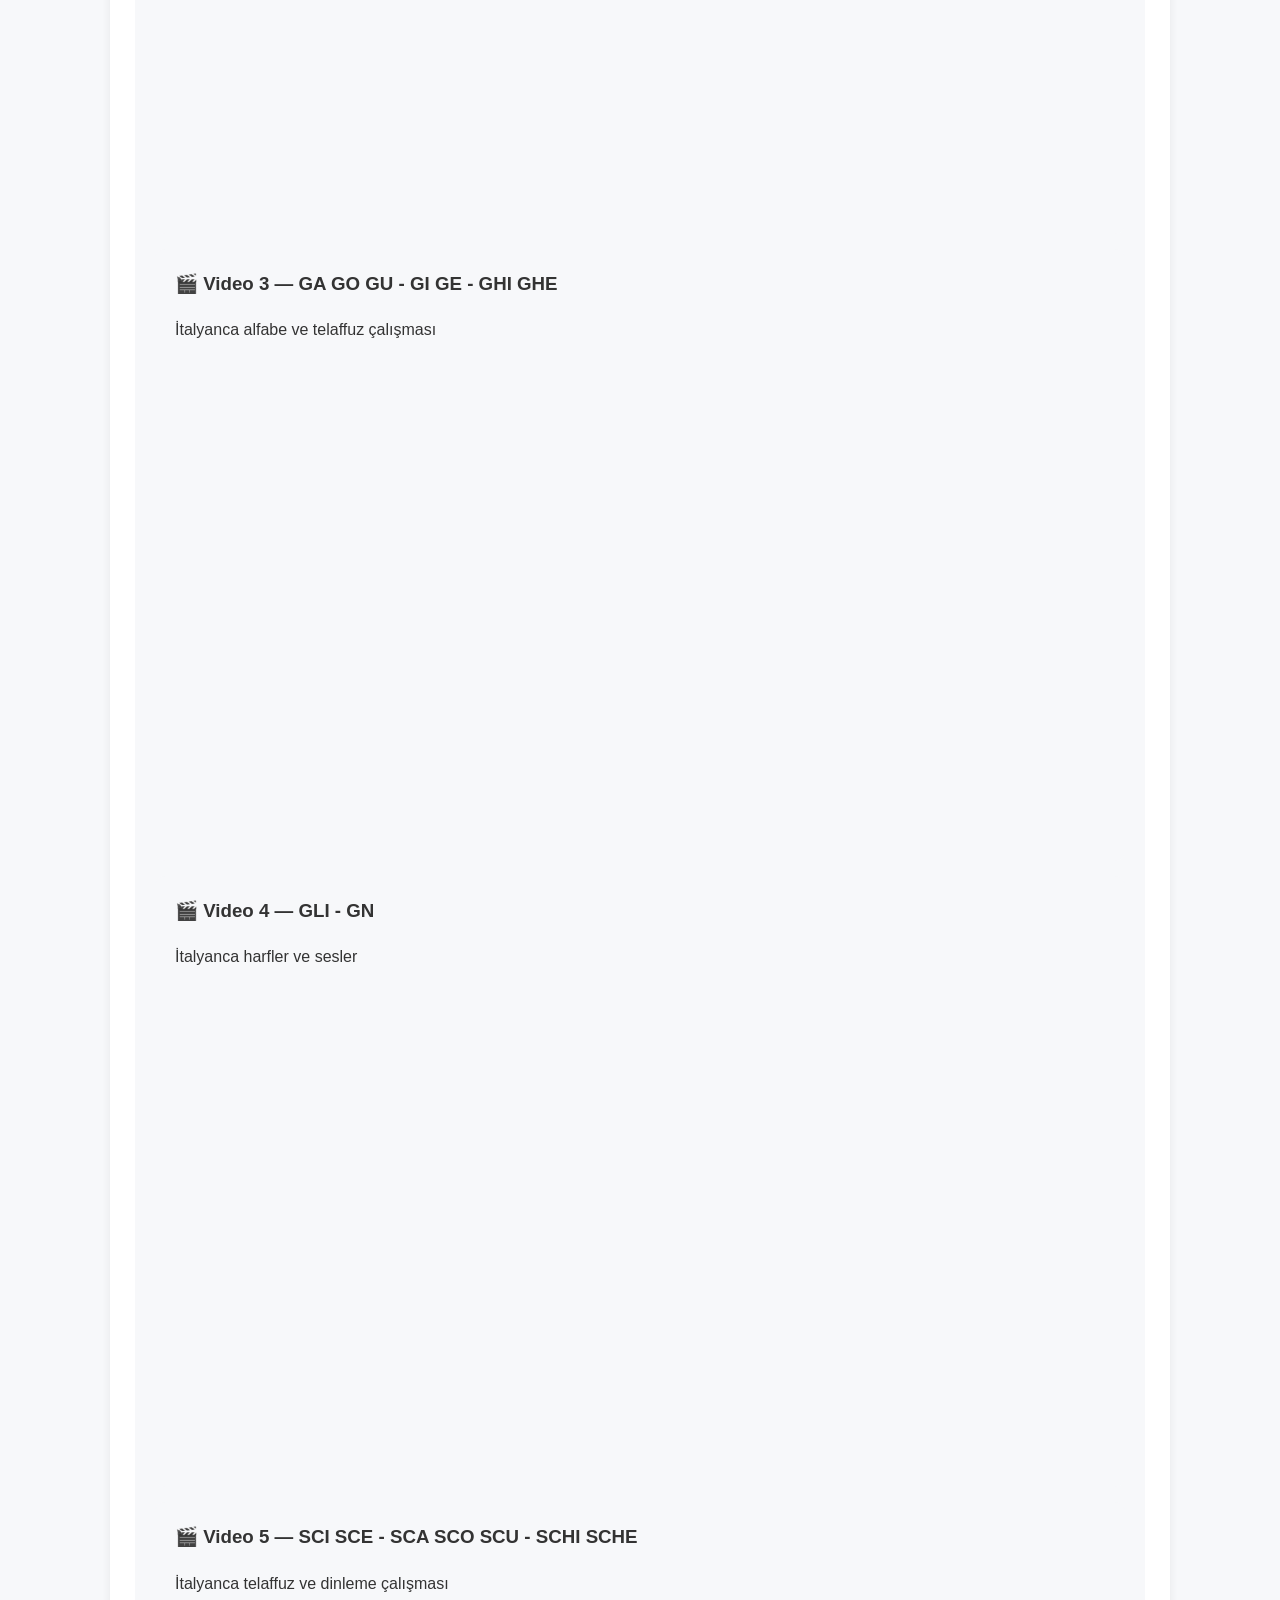
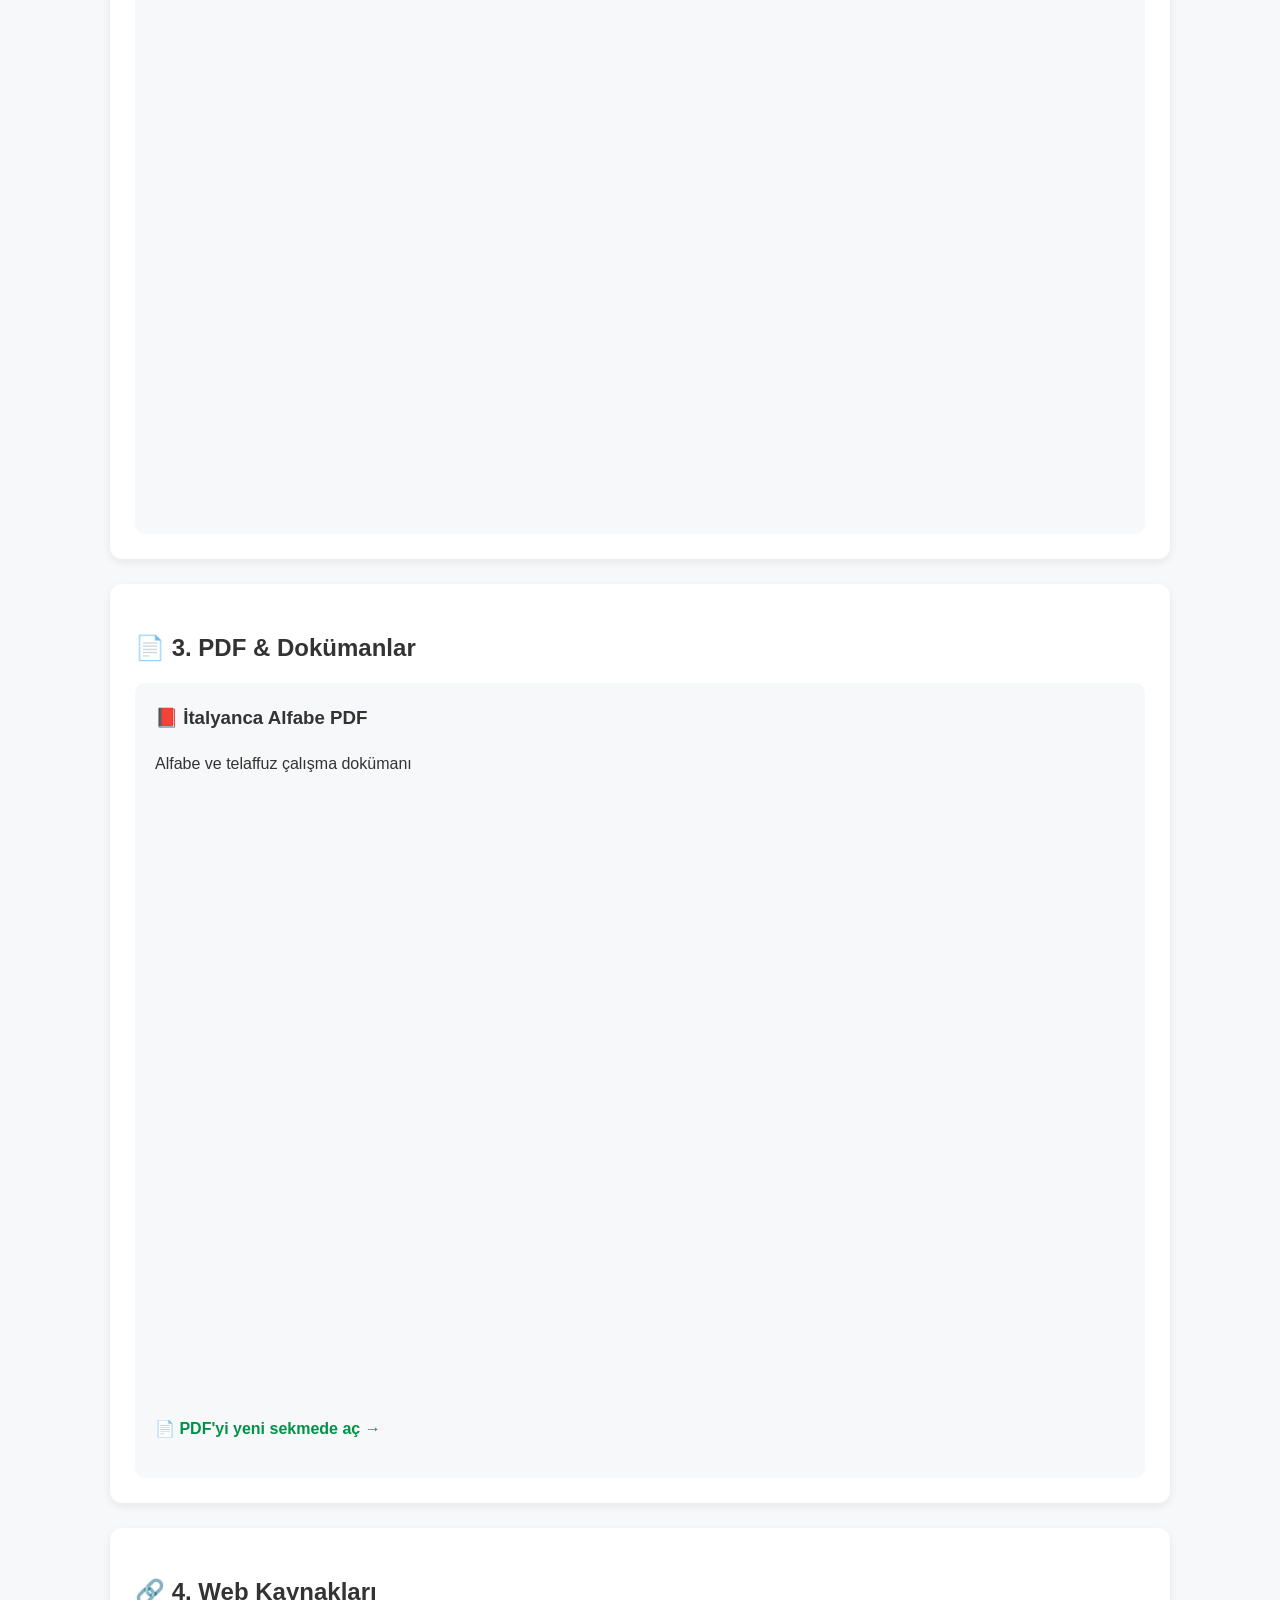
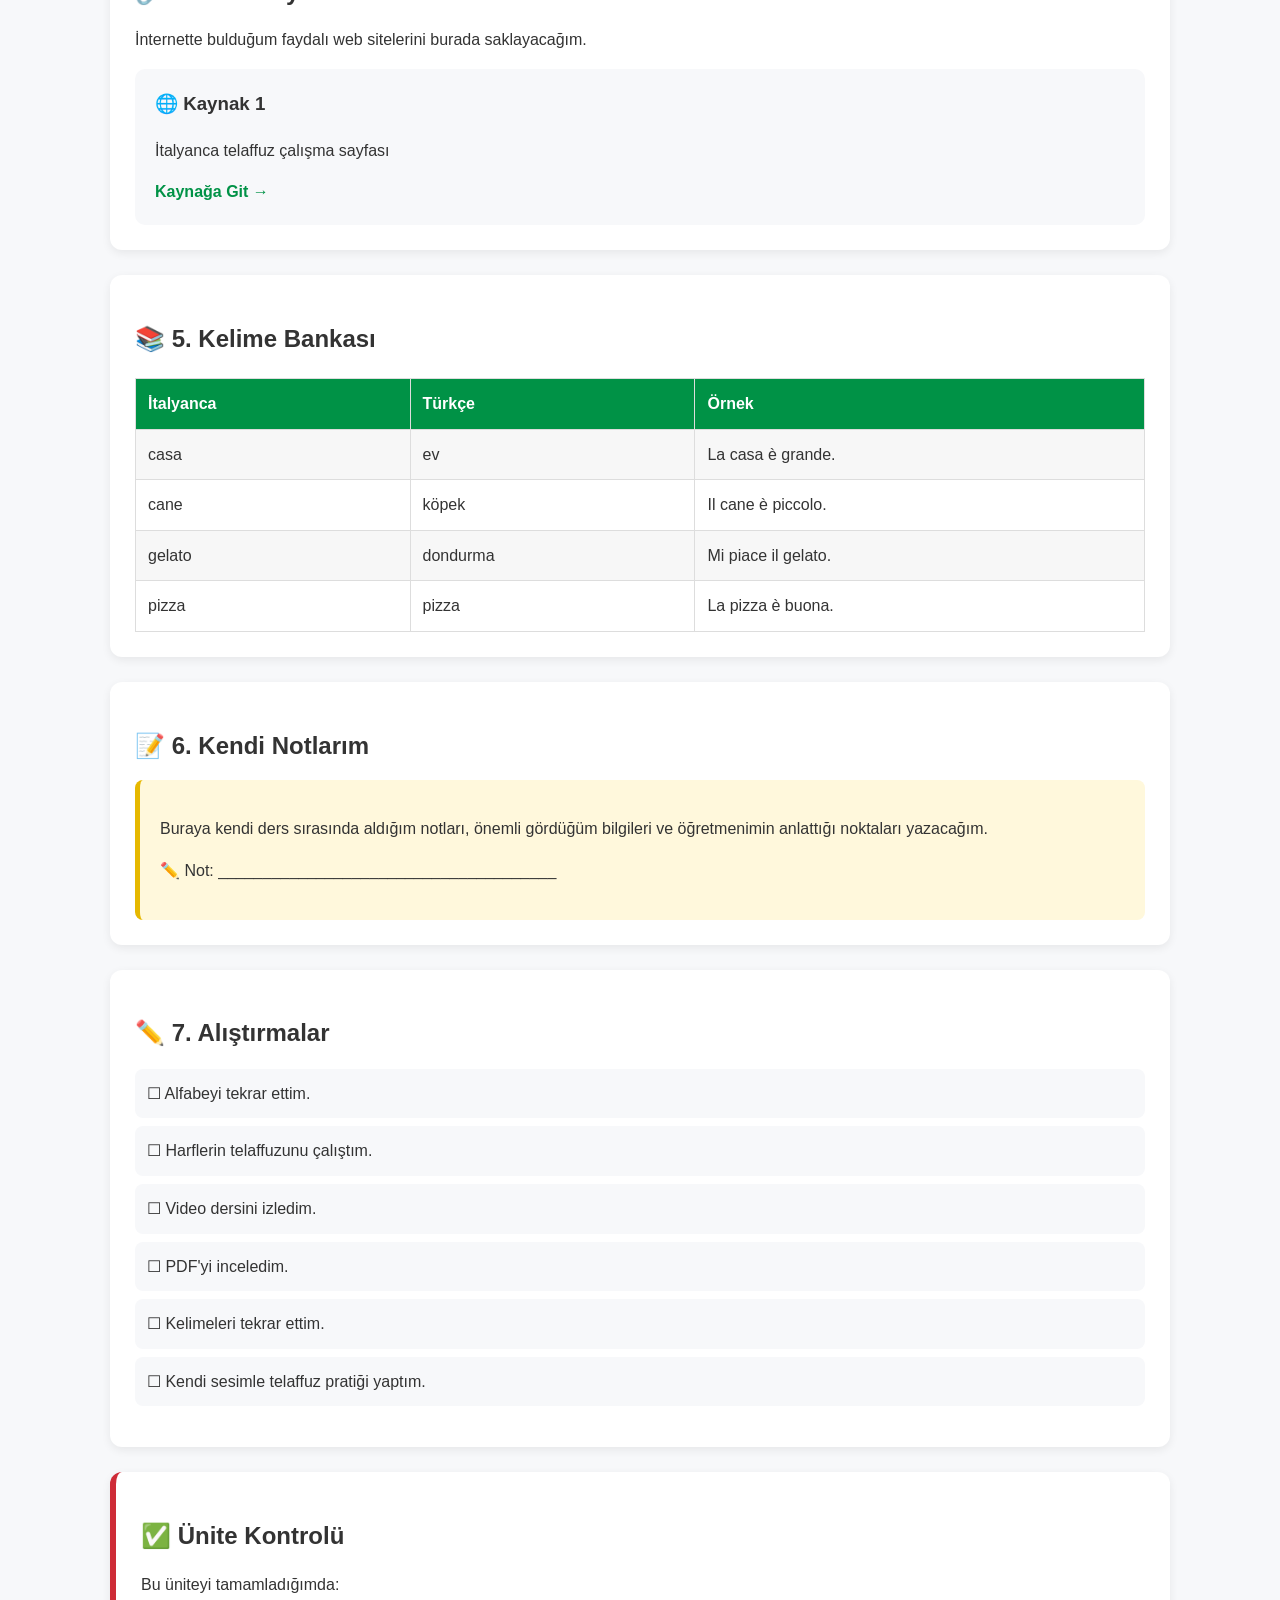
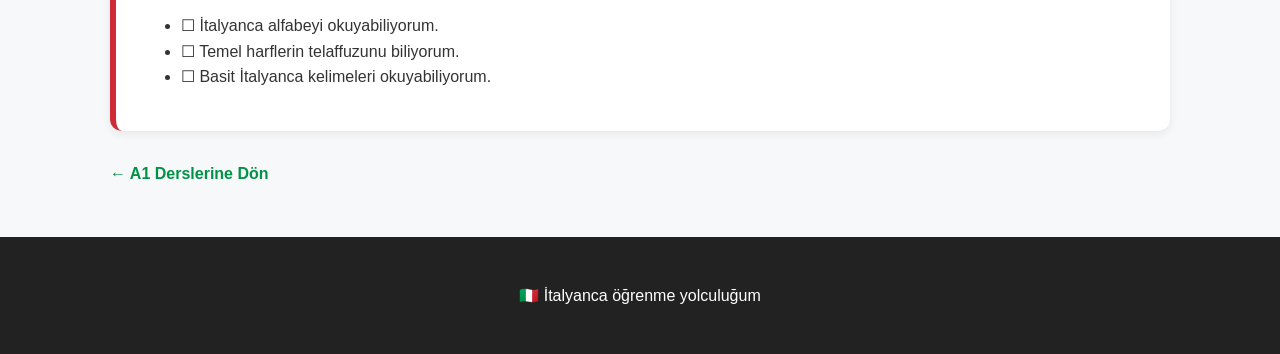
==== commit 8aafa10c: "Update a1-01-alfabe.html nome" ====
--- a/a1-01-alfabe.html
+++ b/a1-01-alfabe.html
@@ -50,11 +50,24 @@
 
         <h2>📚 1. Ders Notları</h2>
 
-        <p>
-            aa
-        </p>
-
         <div class="note-box">
+<h3>✍️ İsim ve Soyisim Yazma</h3>
+
+<div class="vocabulary-box">
+
+    <p><strong>🇮🇹 Come si scrive il tuo nome?</strong></p>
+    <p>🇹🇷 İsmin nasıl yazılıyor?</p>
+    <p><strong>🇮🇹 Il mio nome è ...</strong></p>
+    <p>🇹🇷 Benim ismim ...</p>
+
+    <hr>
+
+    <p><strong>🇮🇹 Come si scrive il tuo cognome?</strong></p>
+    <p>🇹🇷 Soyismin nasıl yazılıyor?</p>
+    <p><strong>🇮🇹 Il mio cognome è ...</strong></p>
+    <p>🇹🇷 Benim soyismim ...</p>
+
+</div>
 
             <h3>🇮🇹 İtalyanca Alfabe</h3>
 
@@ -97,10 +110,6 @@
 
         <h2>🎥 2. Video Kaynakları</h2>
 
-        <p>
-            aa
-        </p>
-
         <div class="resource-list">
 
         <div class="resource">
@@ -198,10 +207,6 @@
     <section class="resource-section">
 
         <h2>📄 3. PDF & Dokümanlar</h2>
-
-        <p>
-            aa
-        </p>
 
         <div class="resource">
 
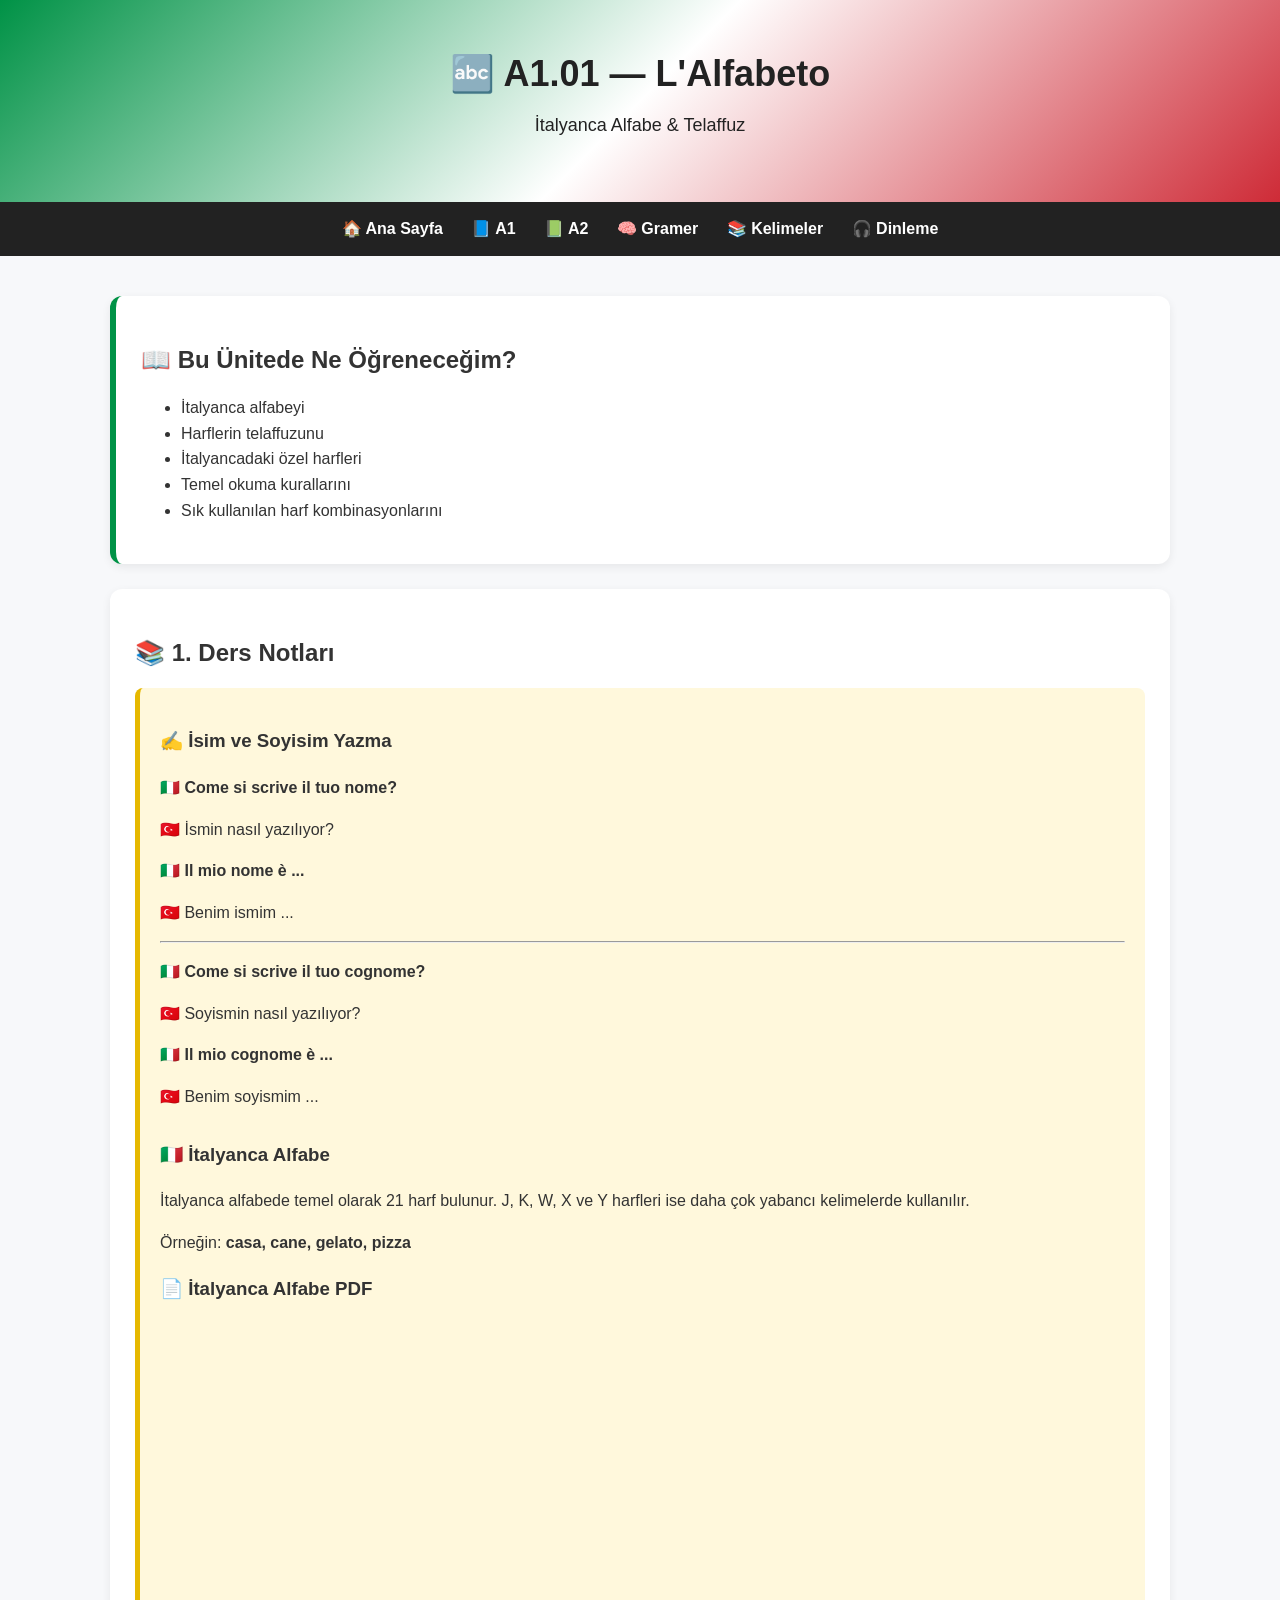
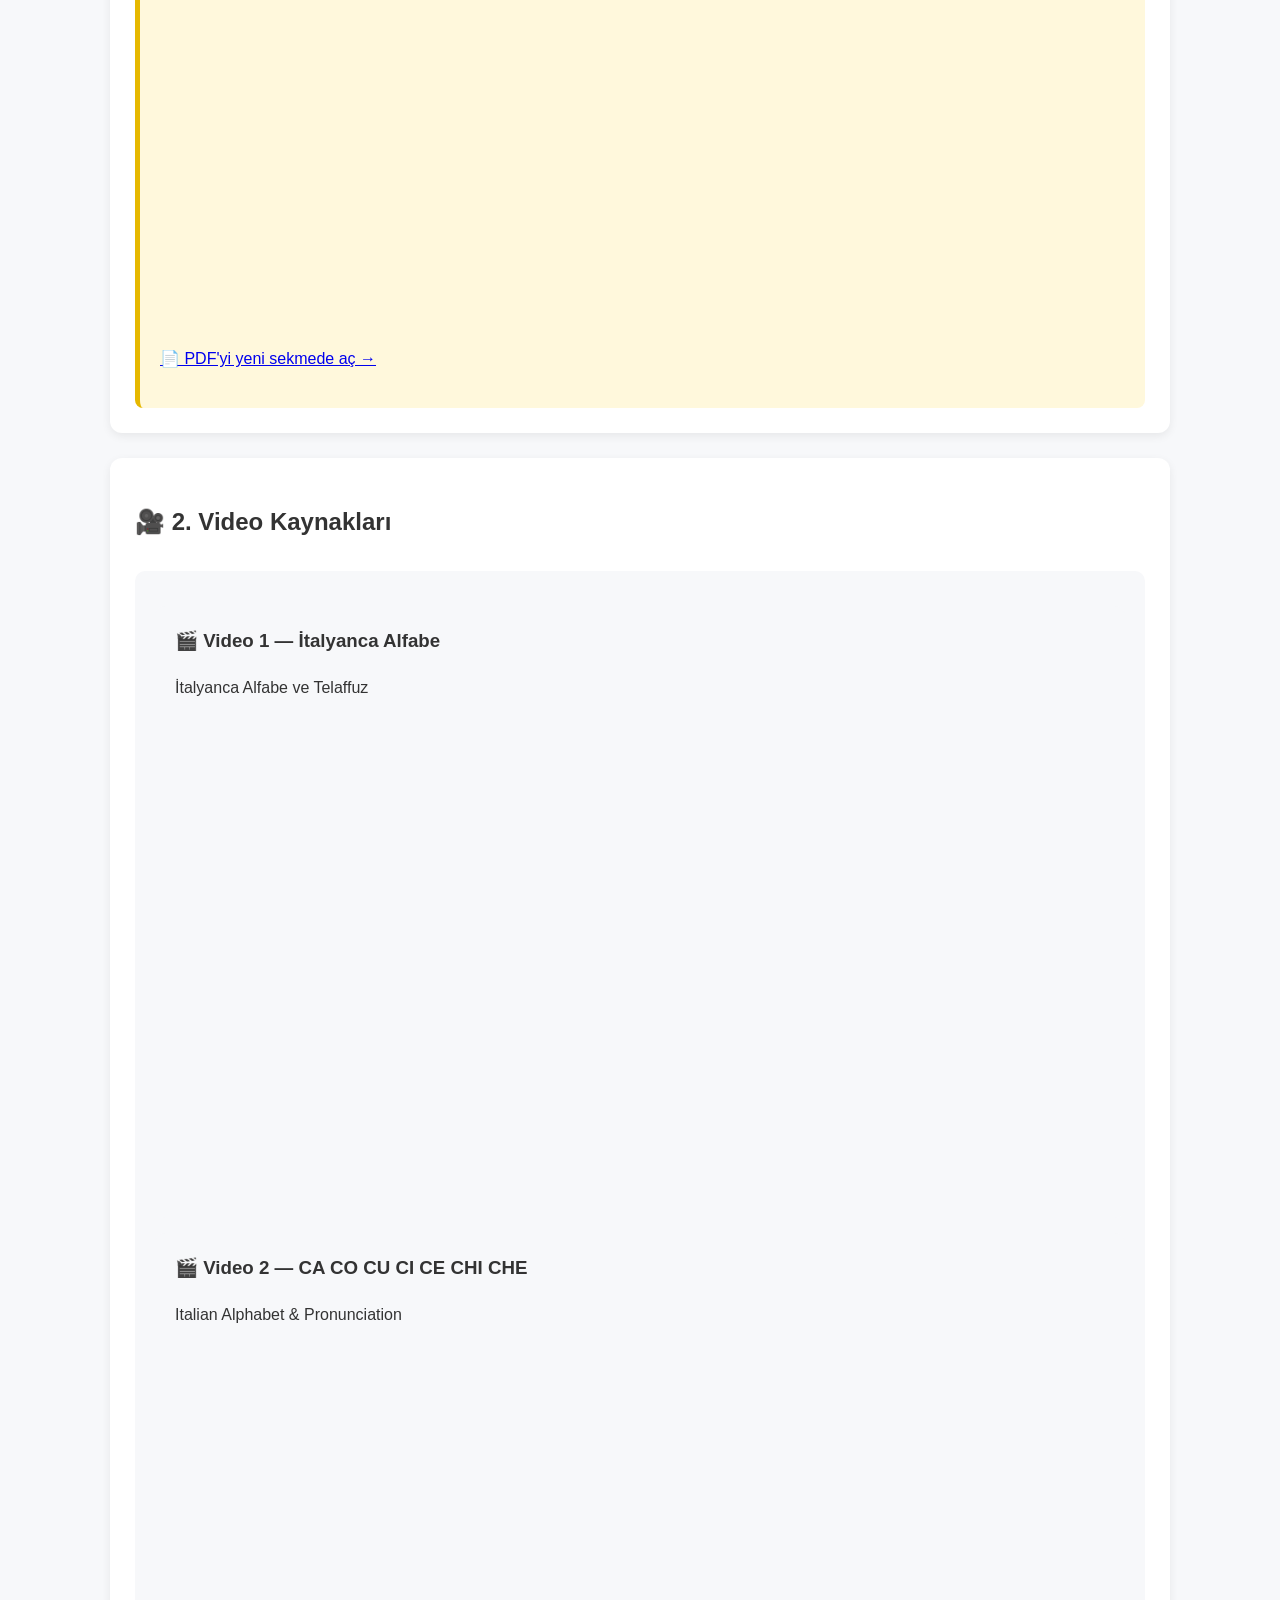
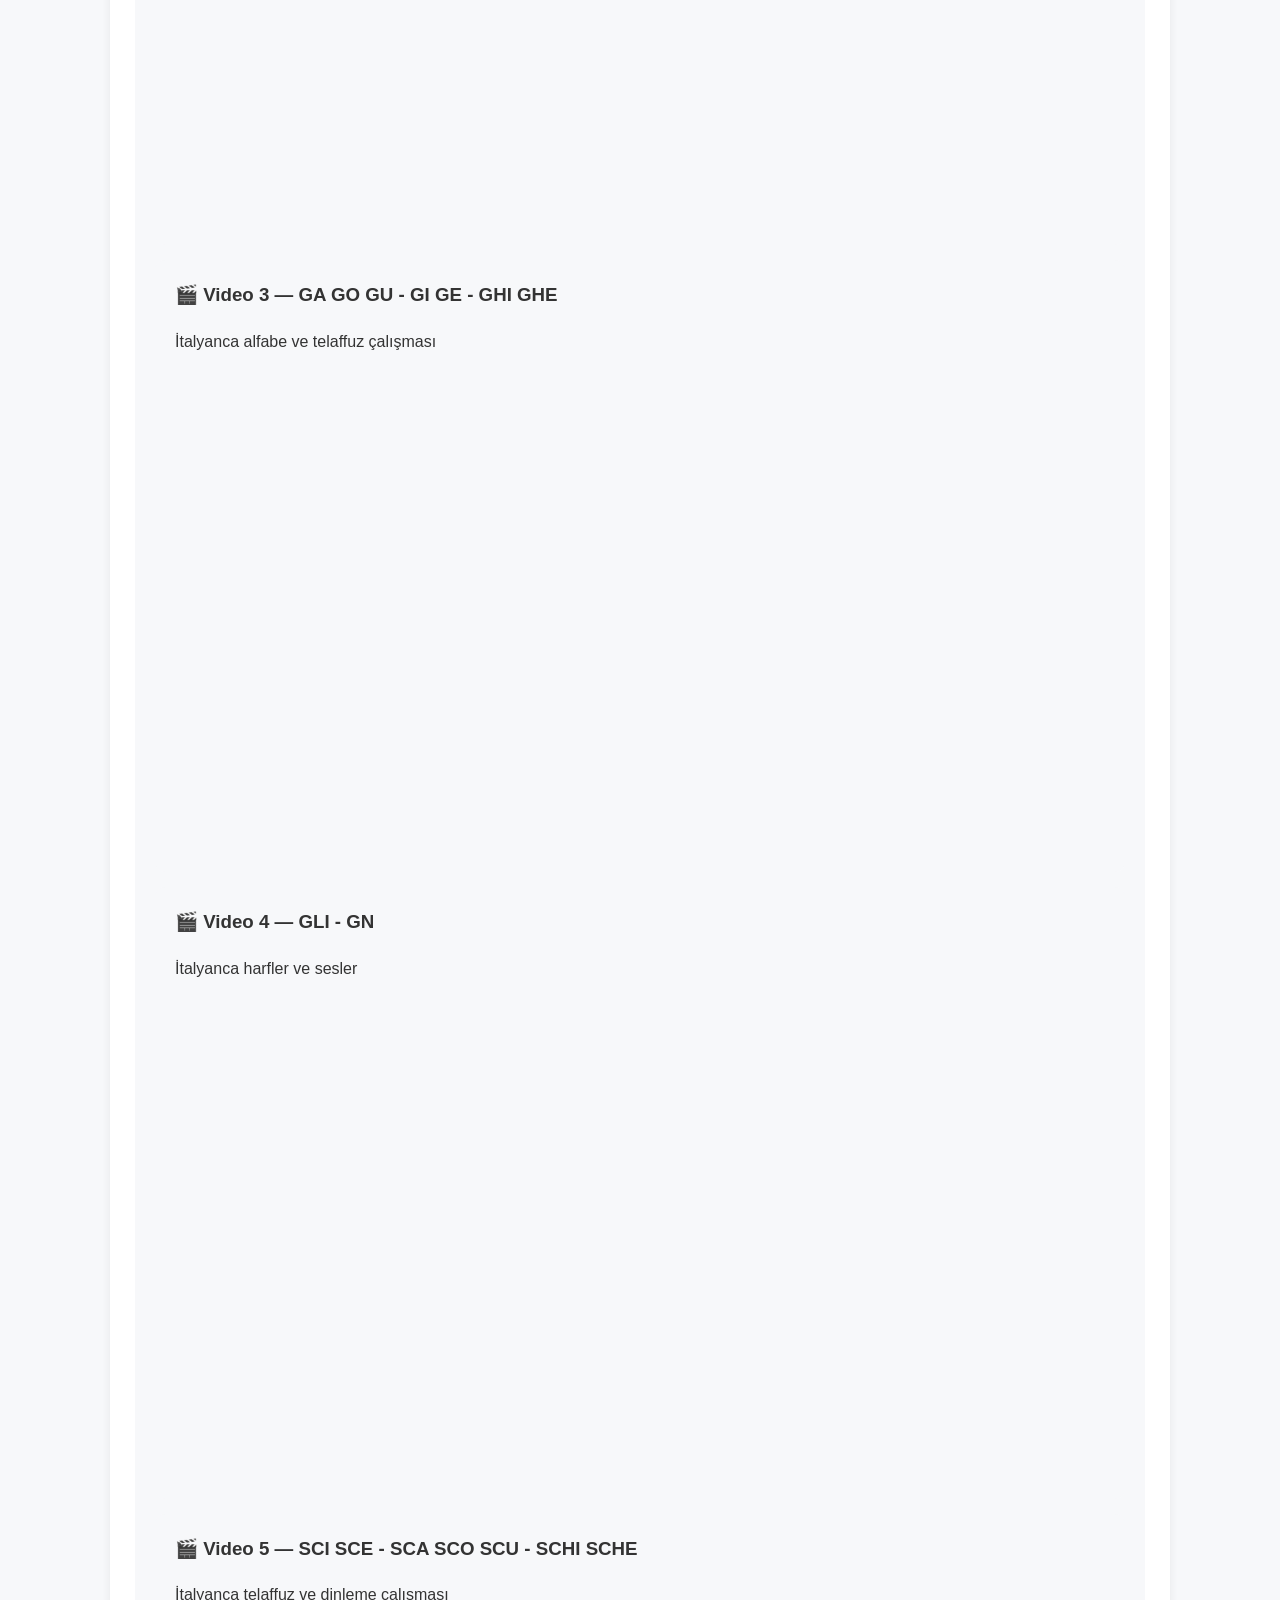
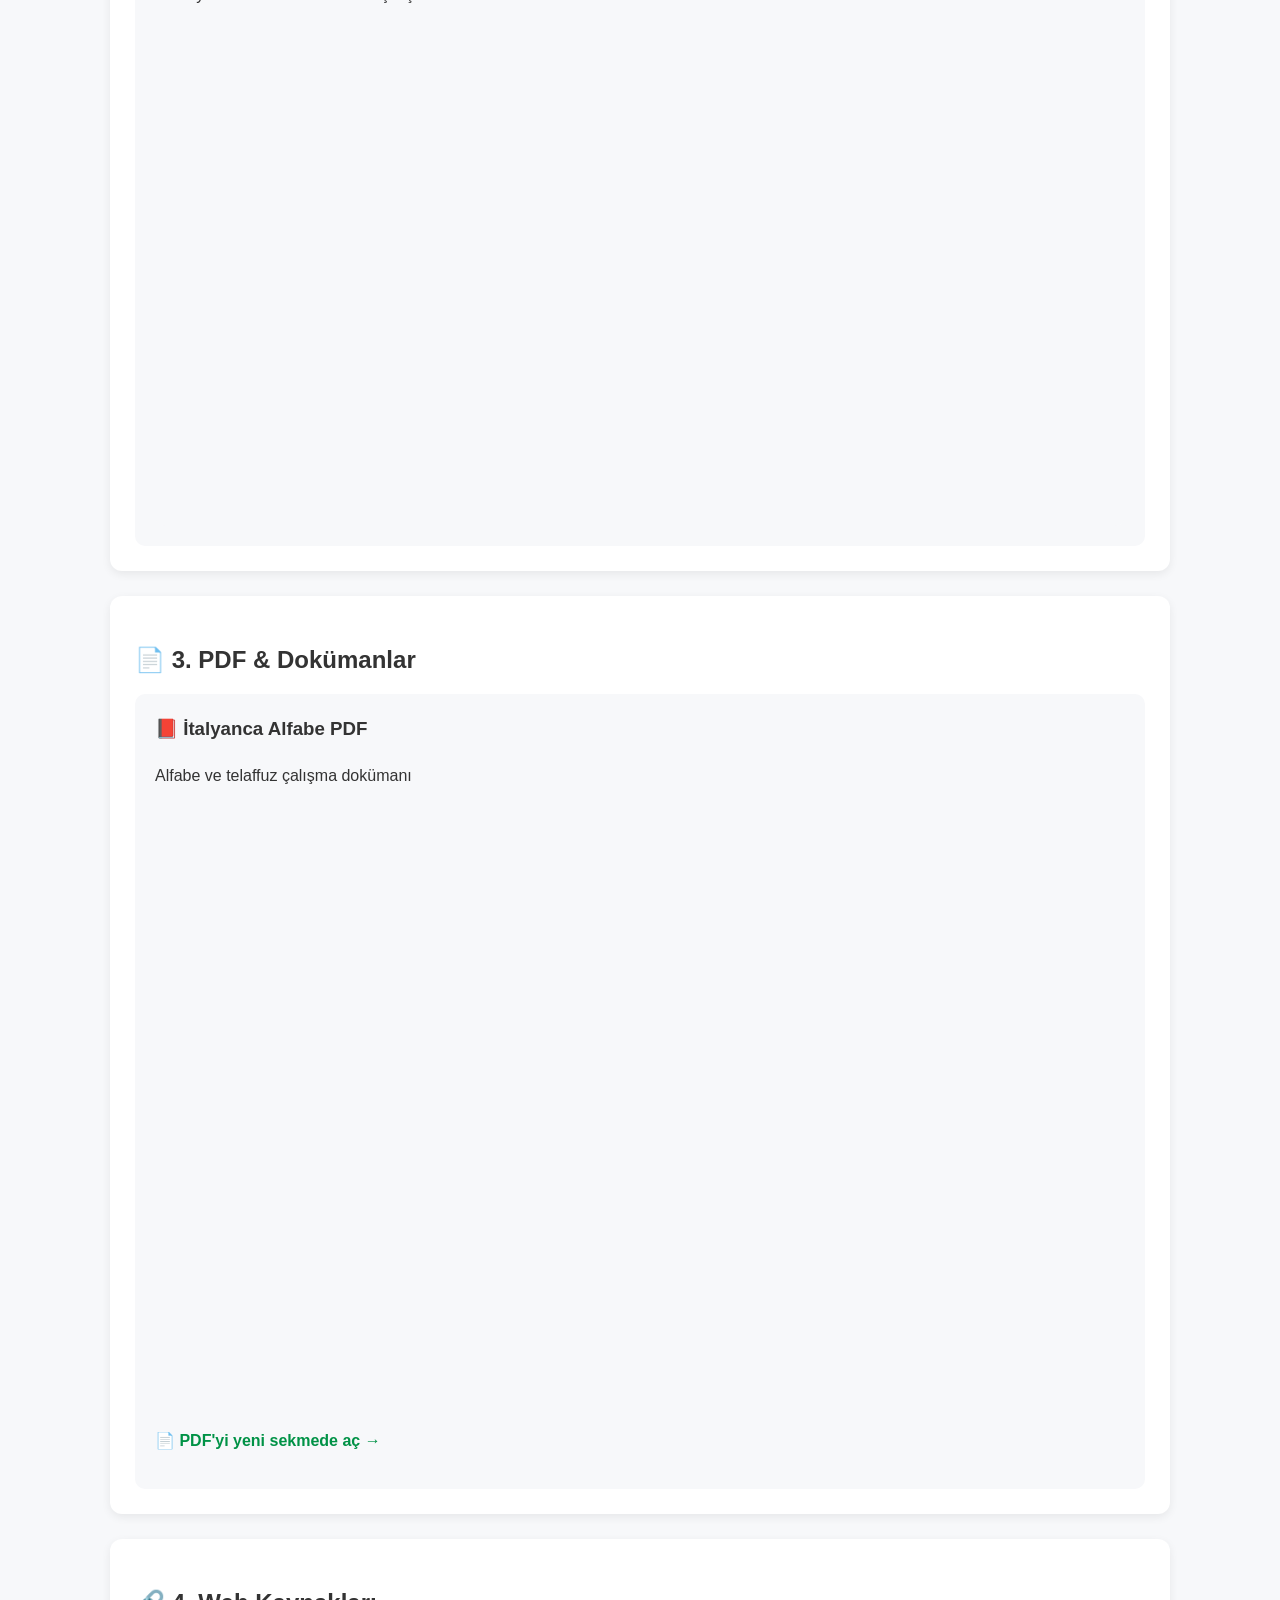
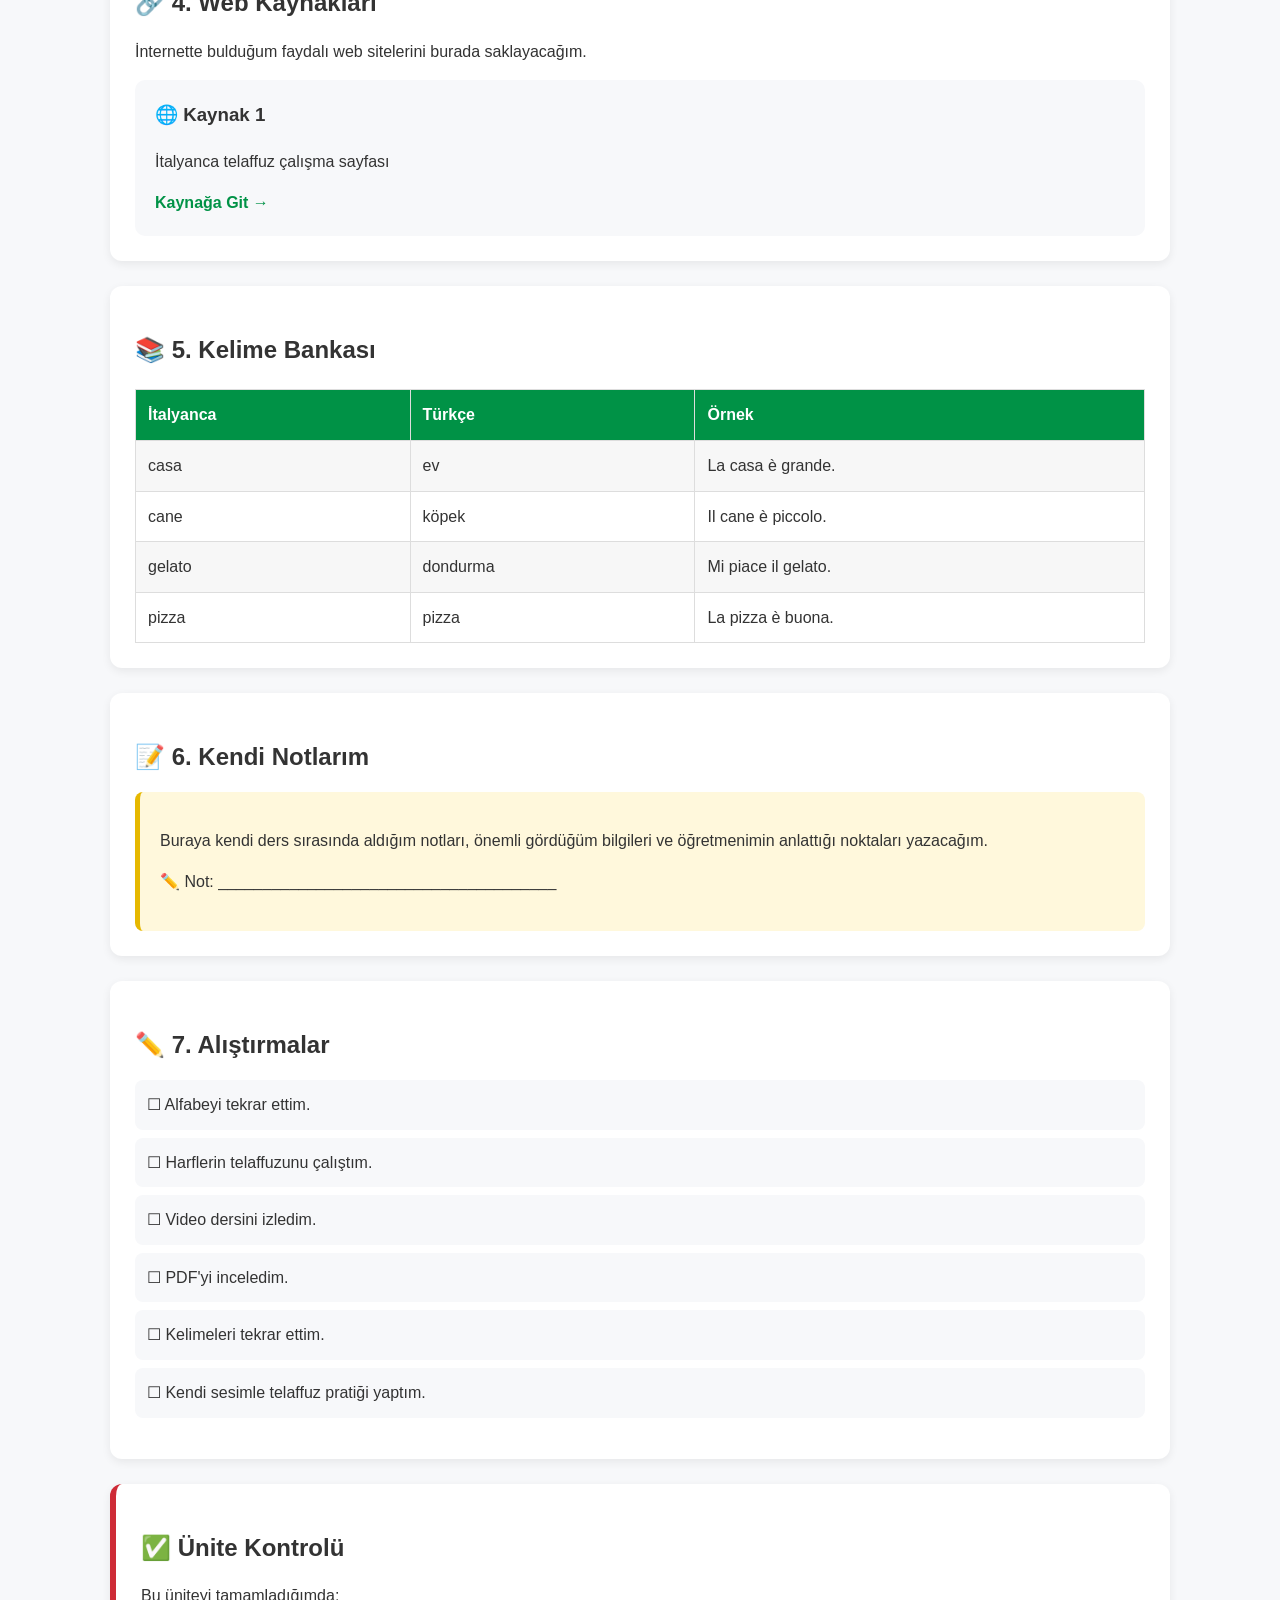
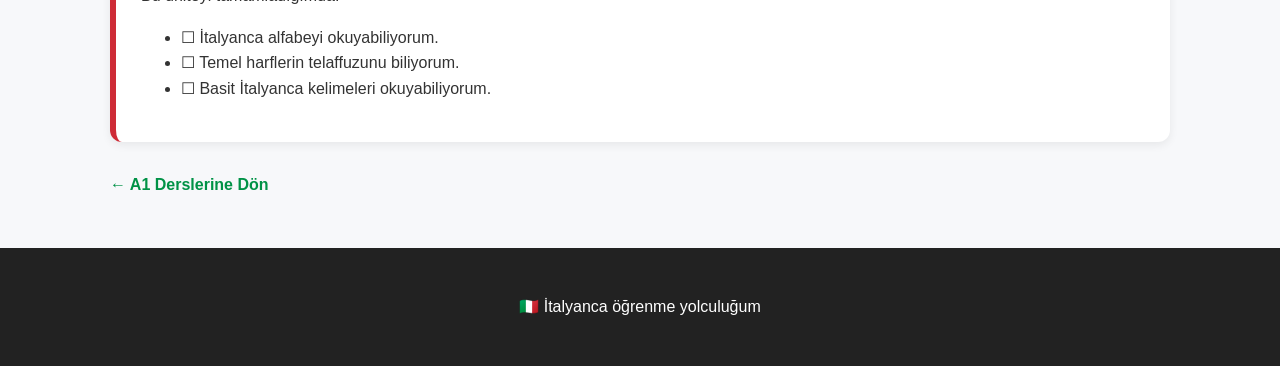
==== commit df0c3c50: "Update a1-01-alfabe.html <h3 style="margin-top: 30px;"" ====
--- a/a1-01-alfabe.html
+++ b/a1-01-alfabe.html
@@ -69,7 +69,7 @@
 
 </div>
 
-            <h3>🇮🇹 İtalyanca Alfabe</h3>
+            <h3 style="margin-top: 30px;">🇮🇹 İtalyanca Alfabe</h3>
 
             <p>
                 İtalyanca alfabede temel olarak 21 harf bulunur.
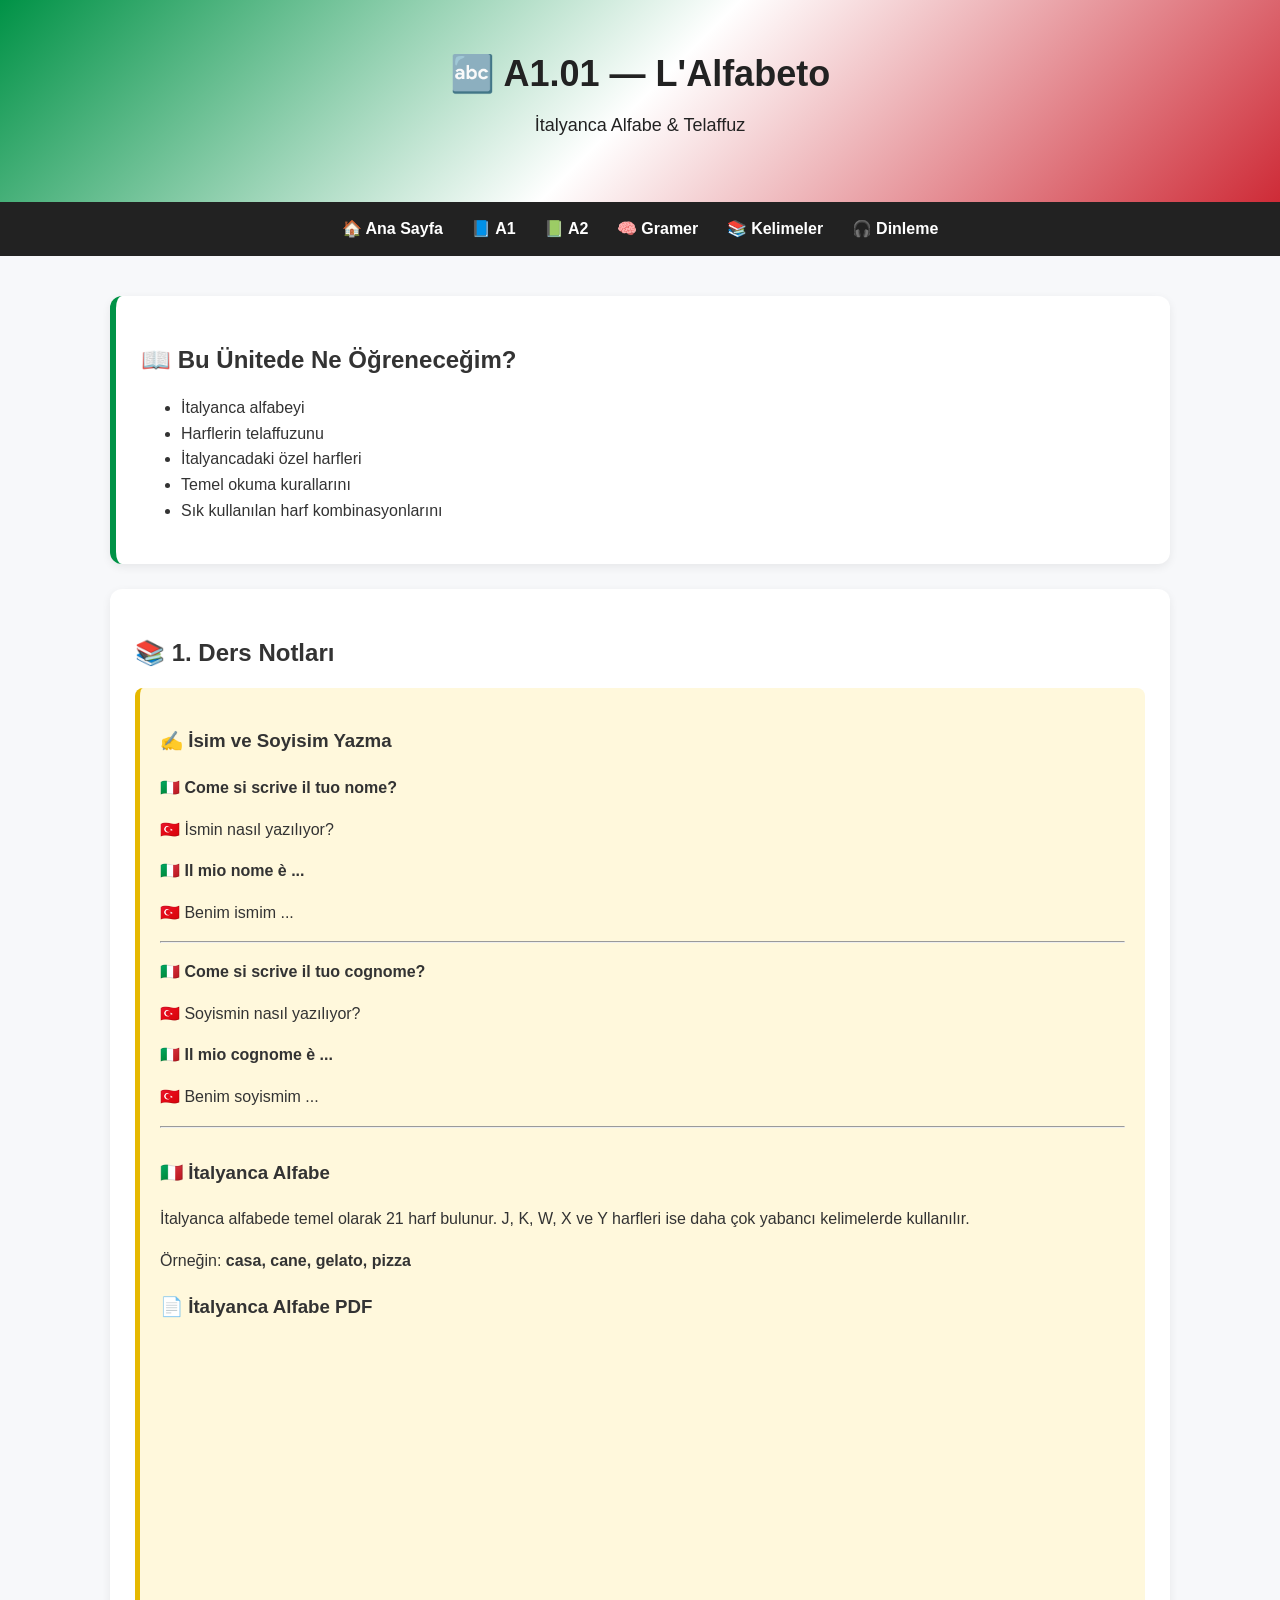
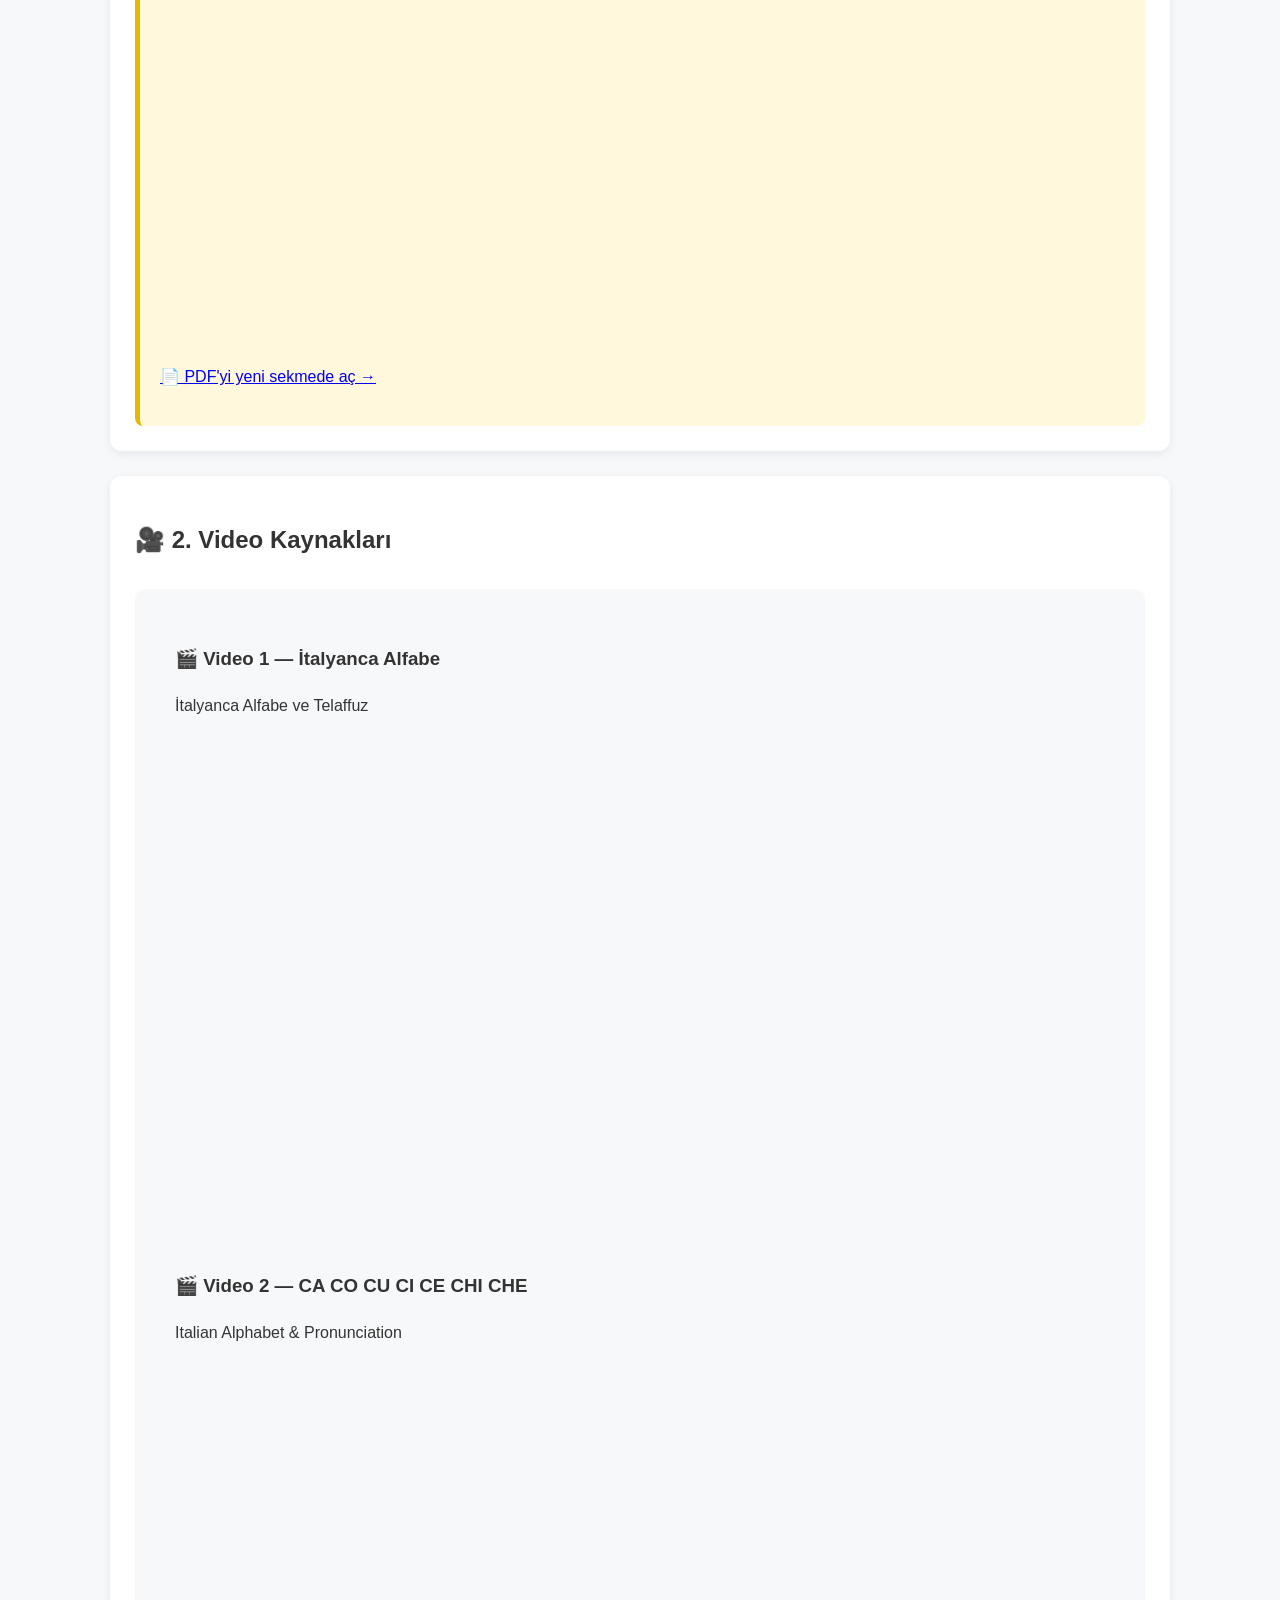
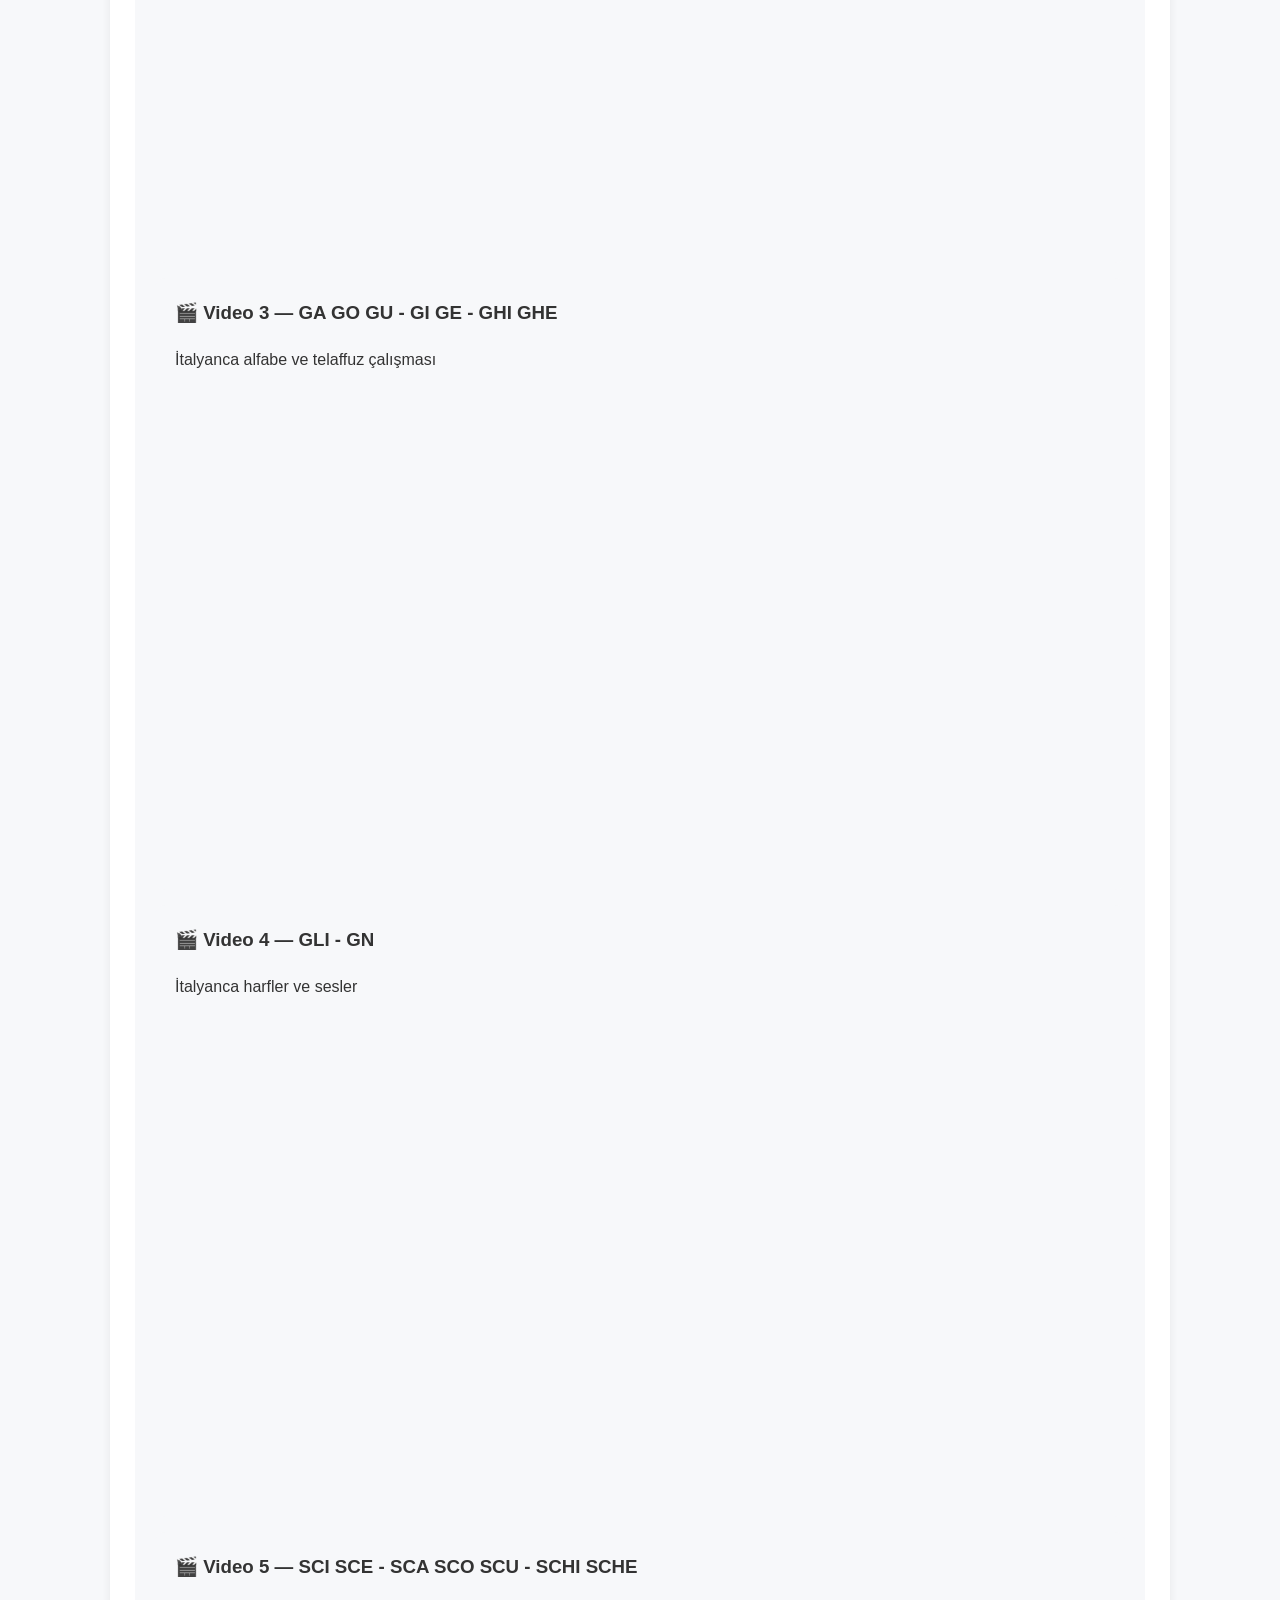
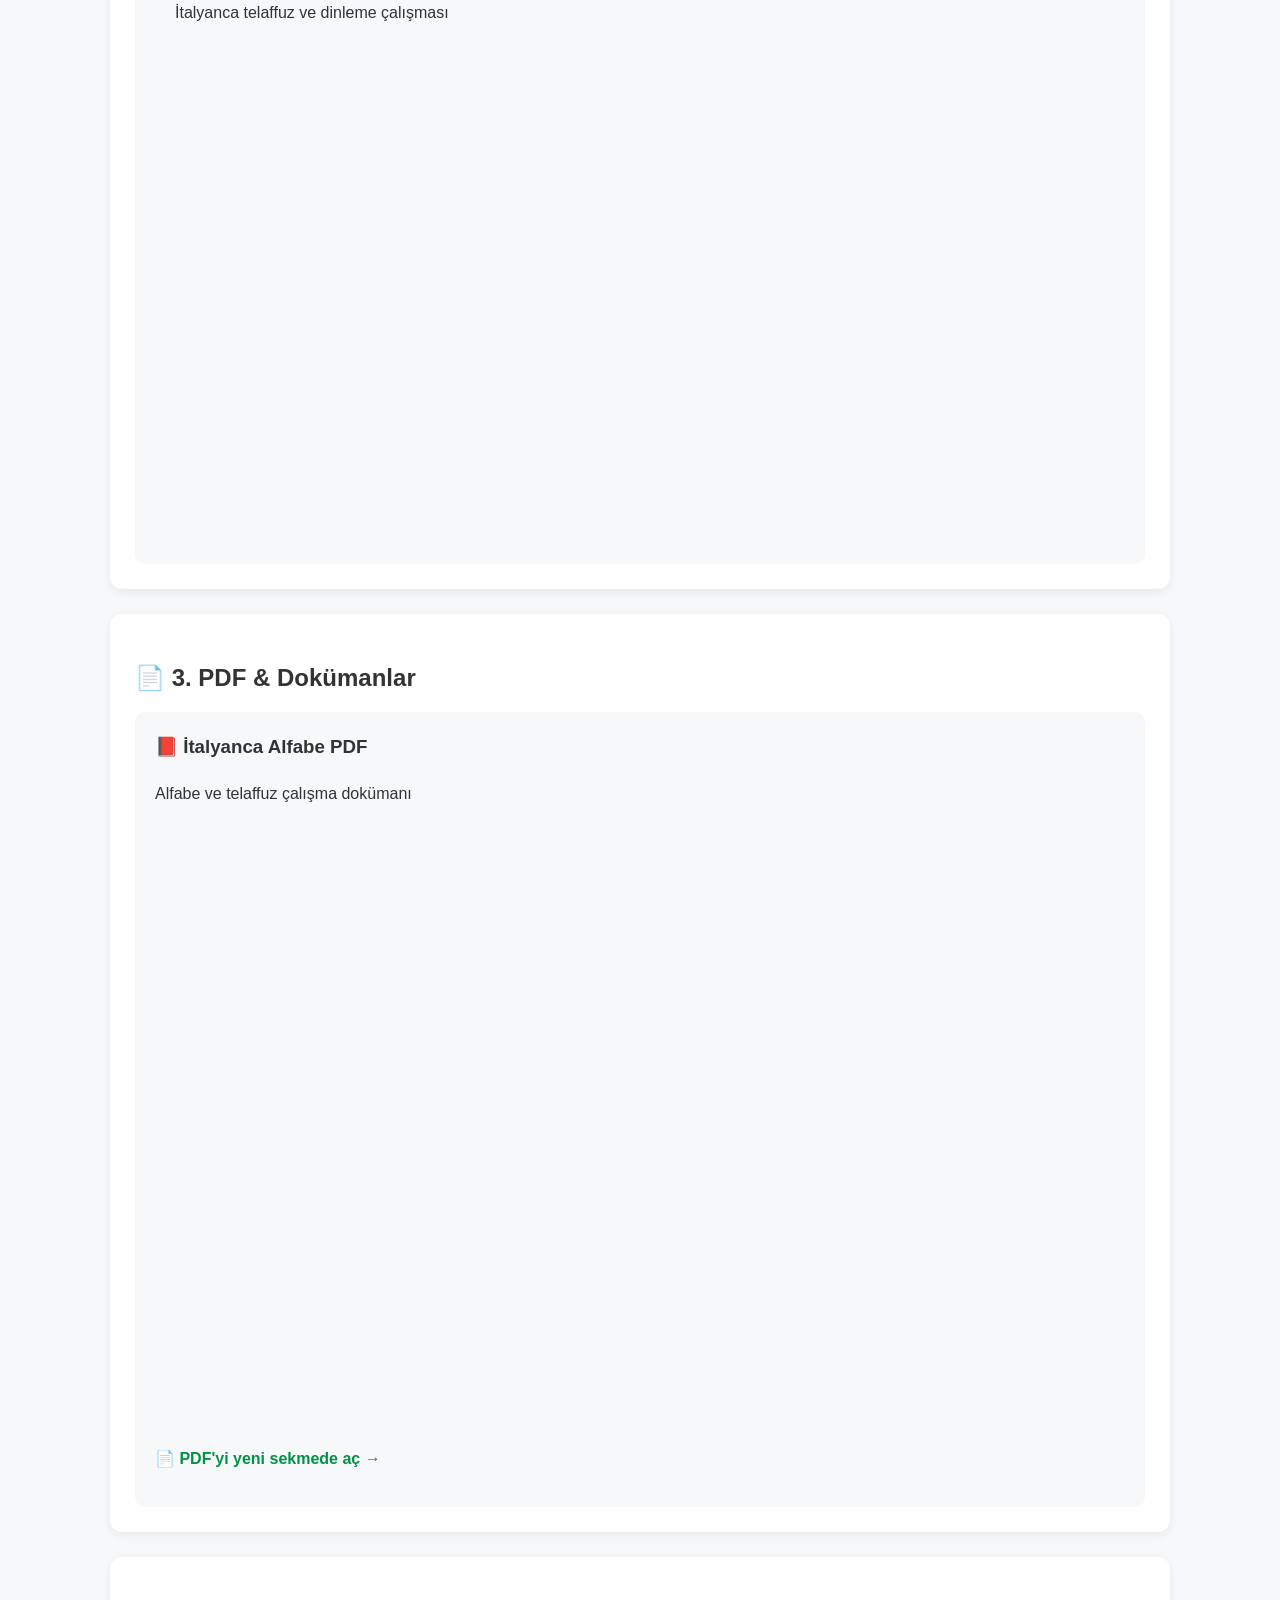
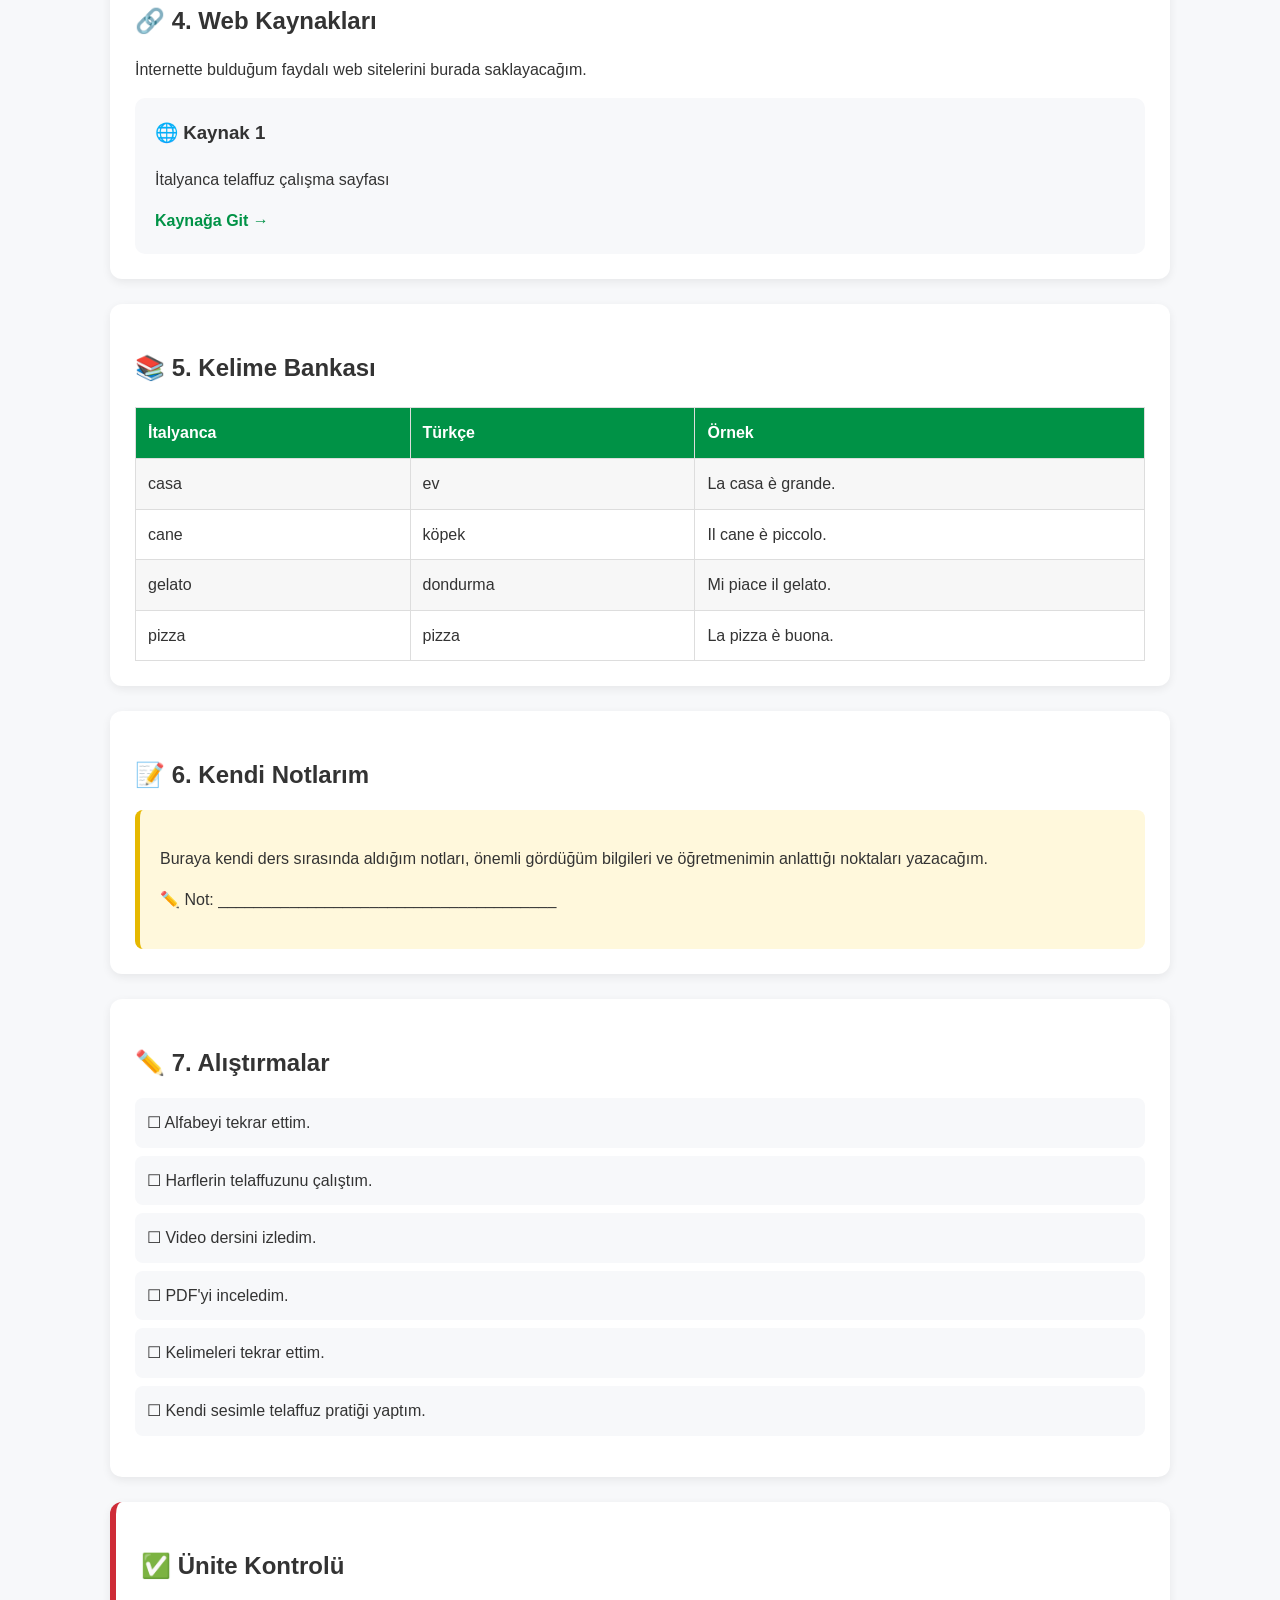
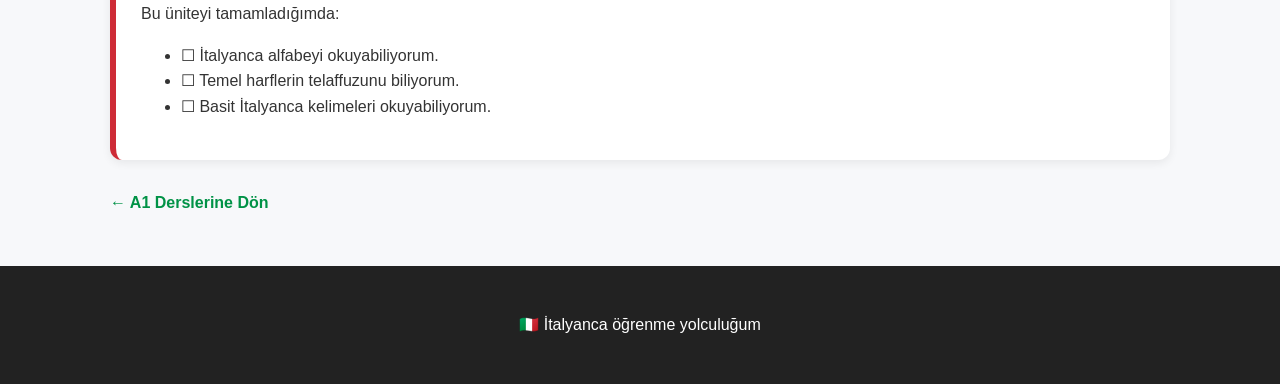
==== commit 8887ba8e: "Update a1-01-alfabe.html  <hr>" ====
--- a/a1-01-alfabe.html
+++ b/a1-01-alfabe.html
@@ -68,6 +68,7 @@
     <p>🇹🇷 Benim soyismim ...</p>
 
 </div>
+             <hr>
 
             <h3 style="margin-top: 30px;">🇮🇹 İtalyanca Alfabe</h3>
 
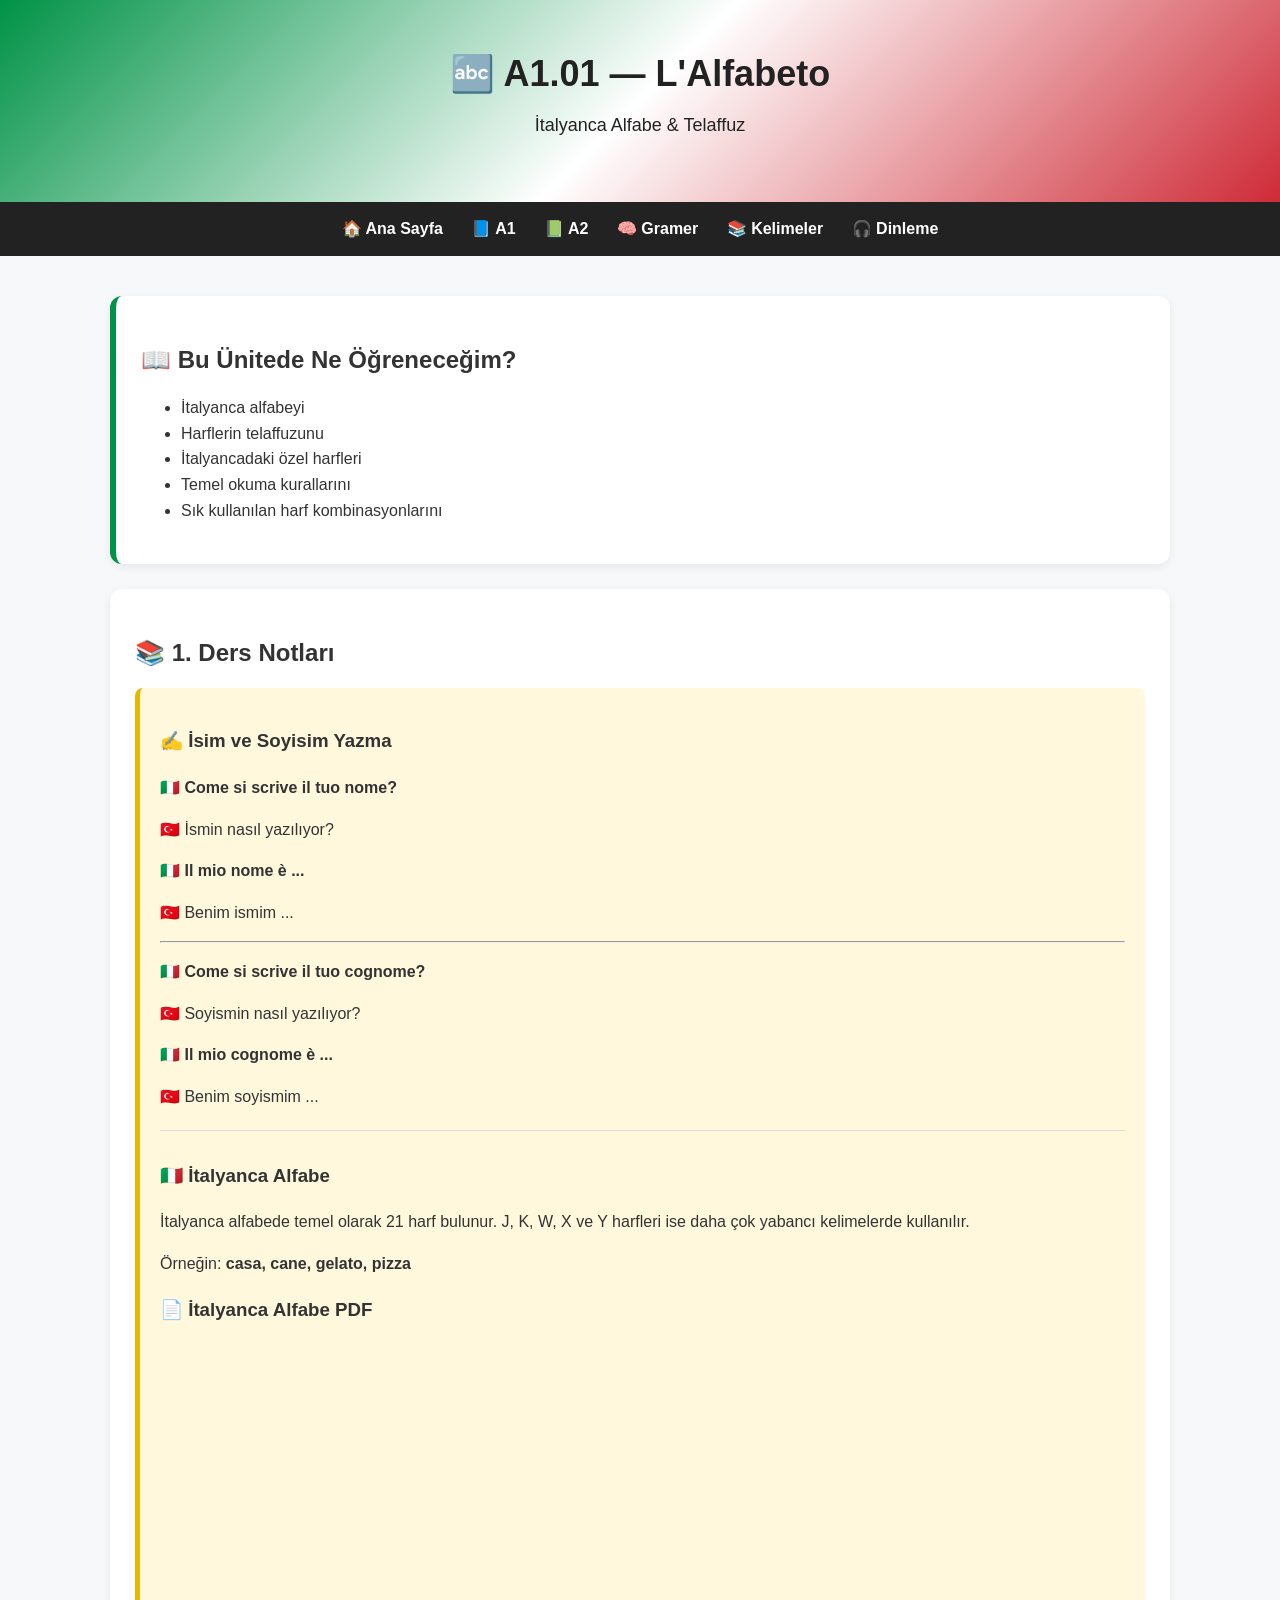
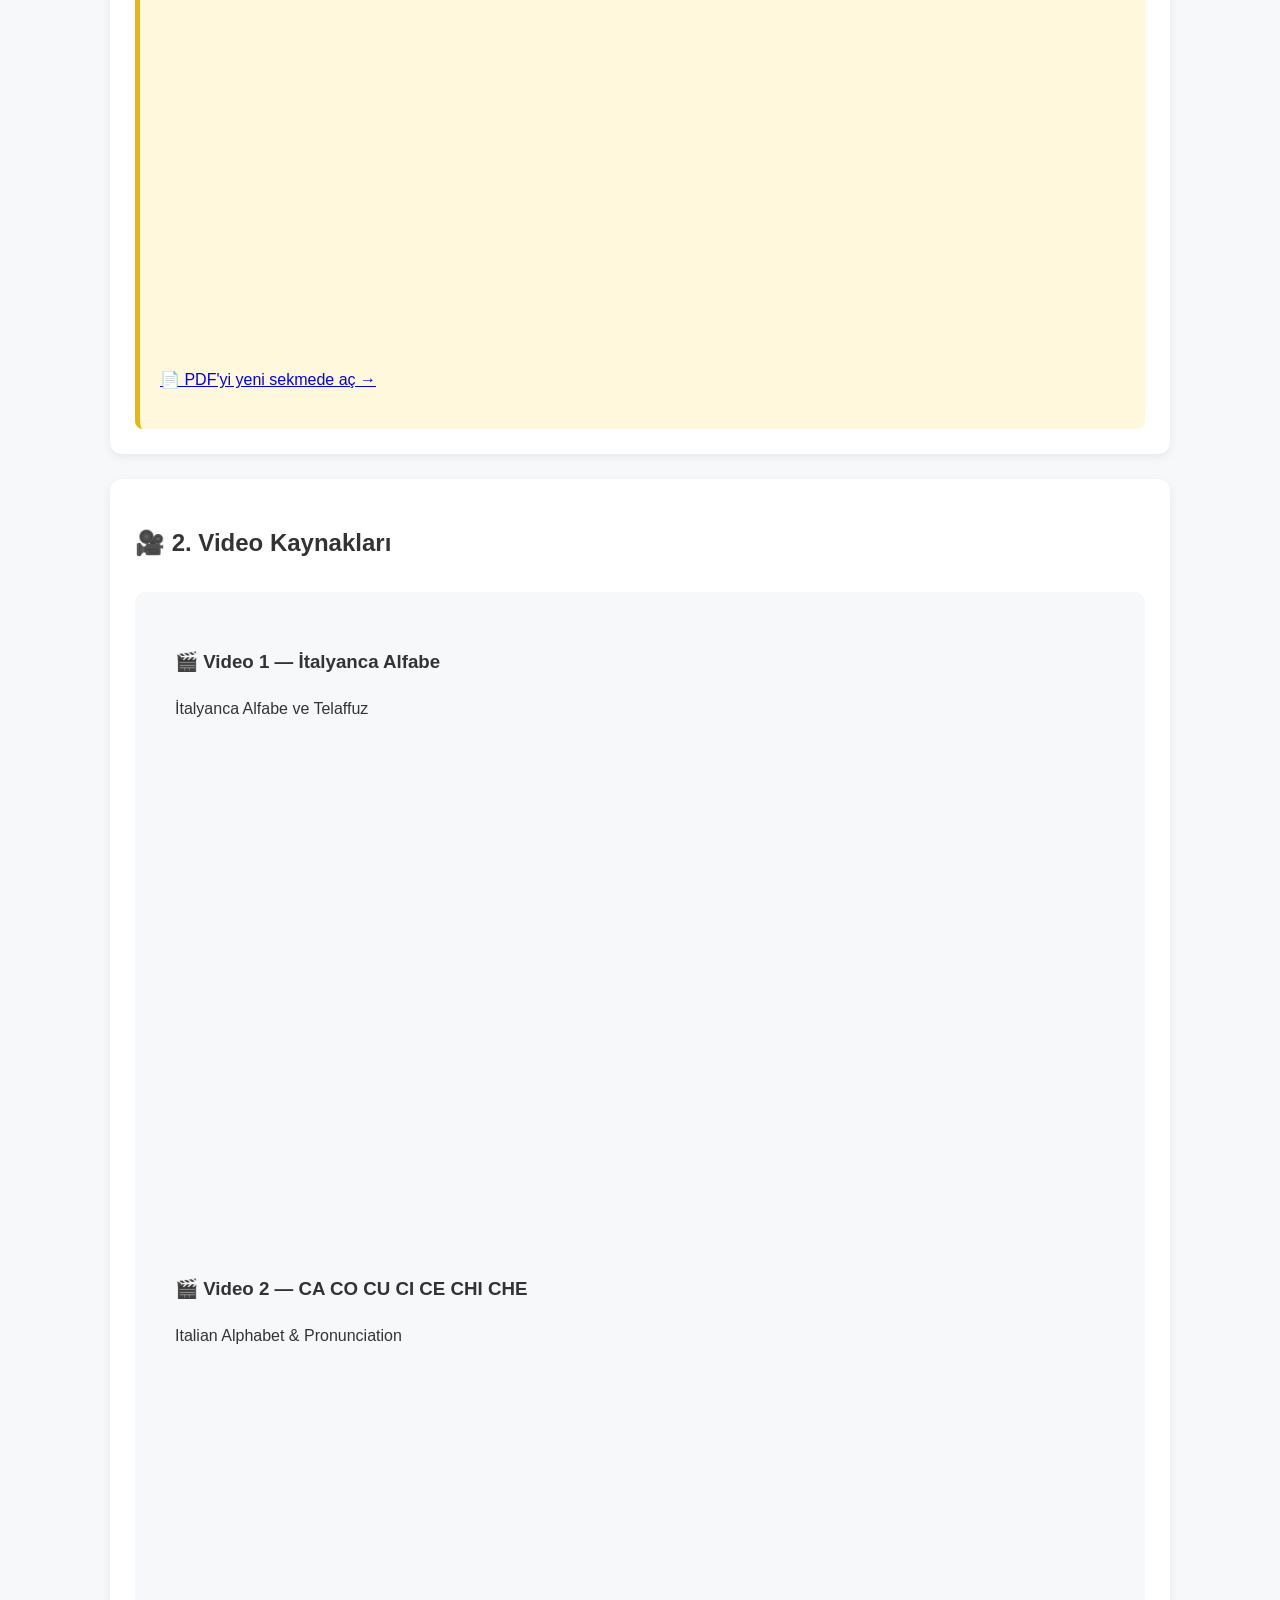
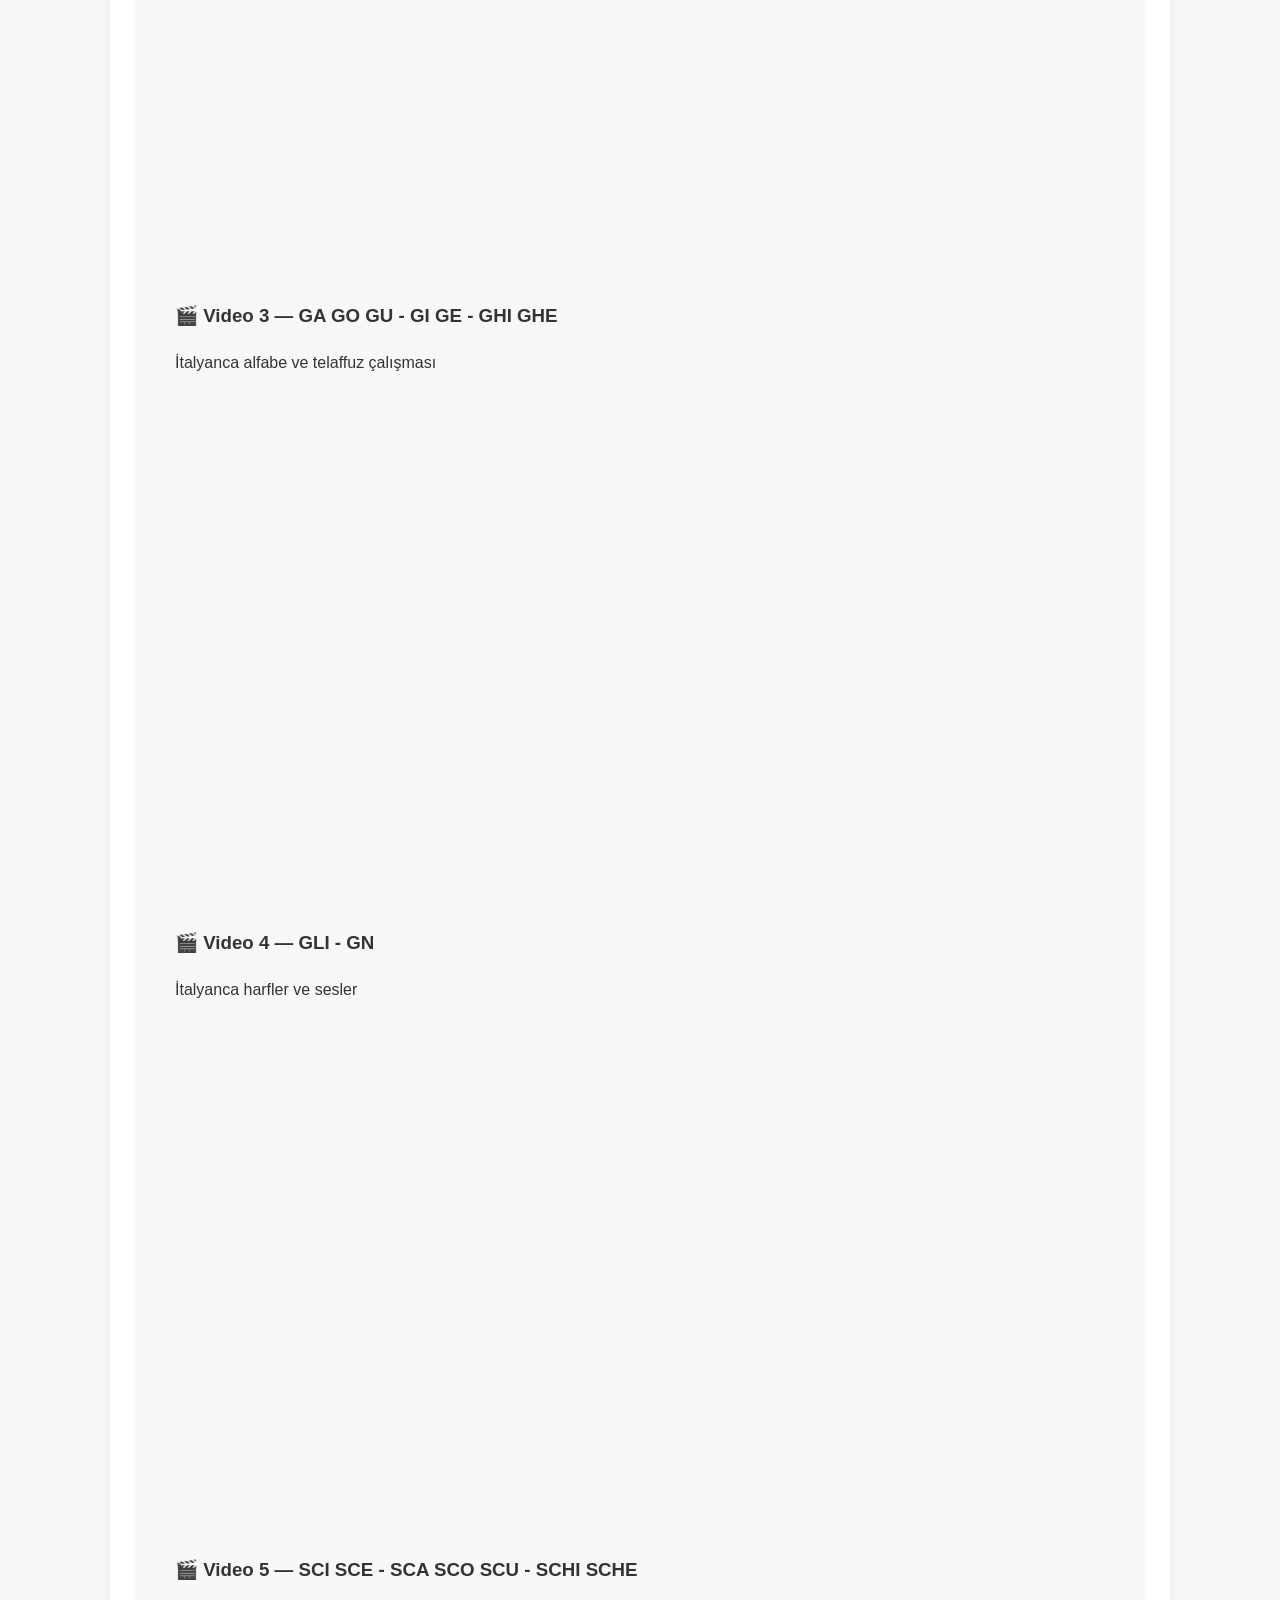
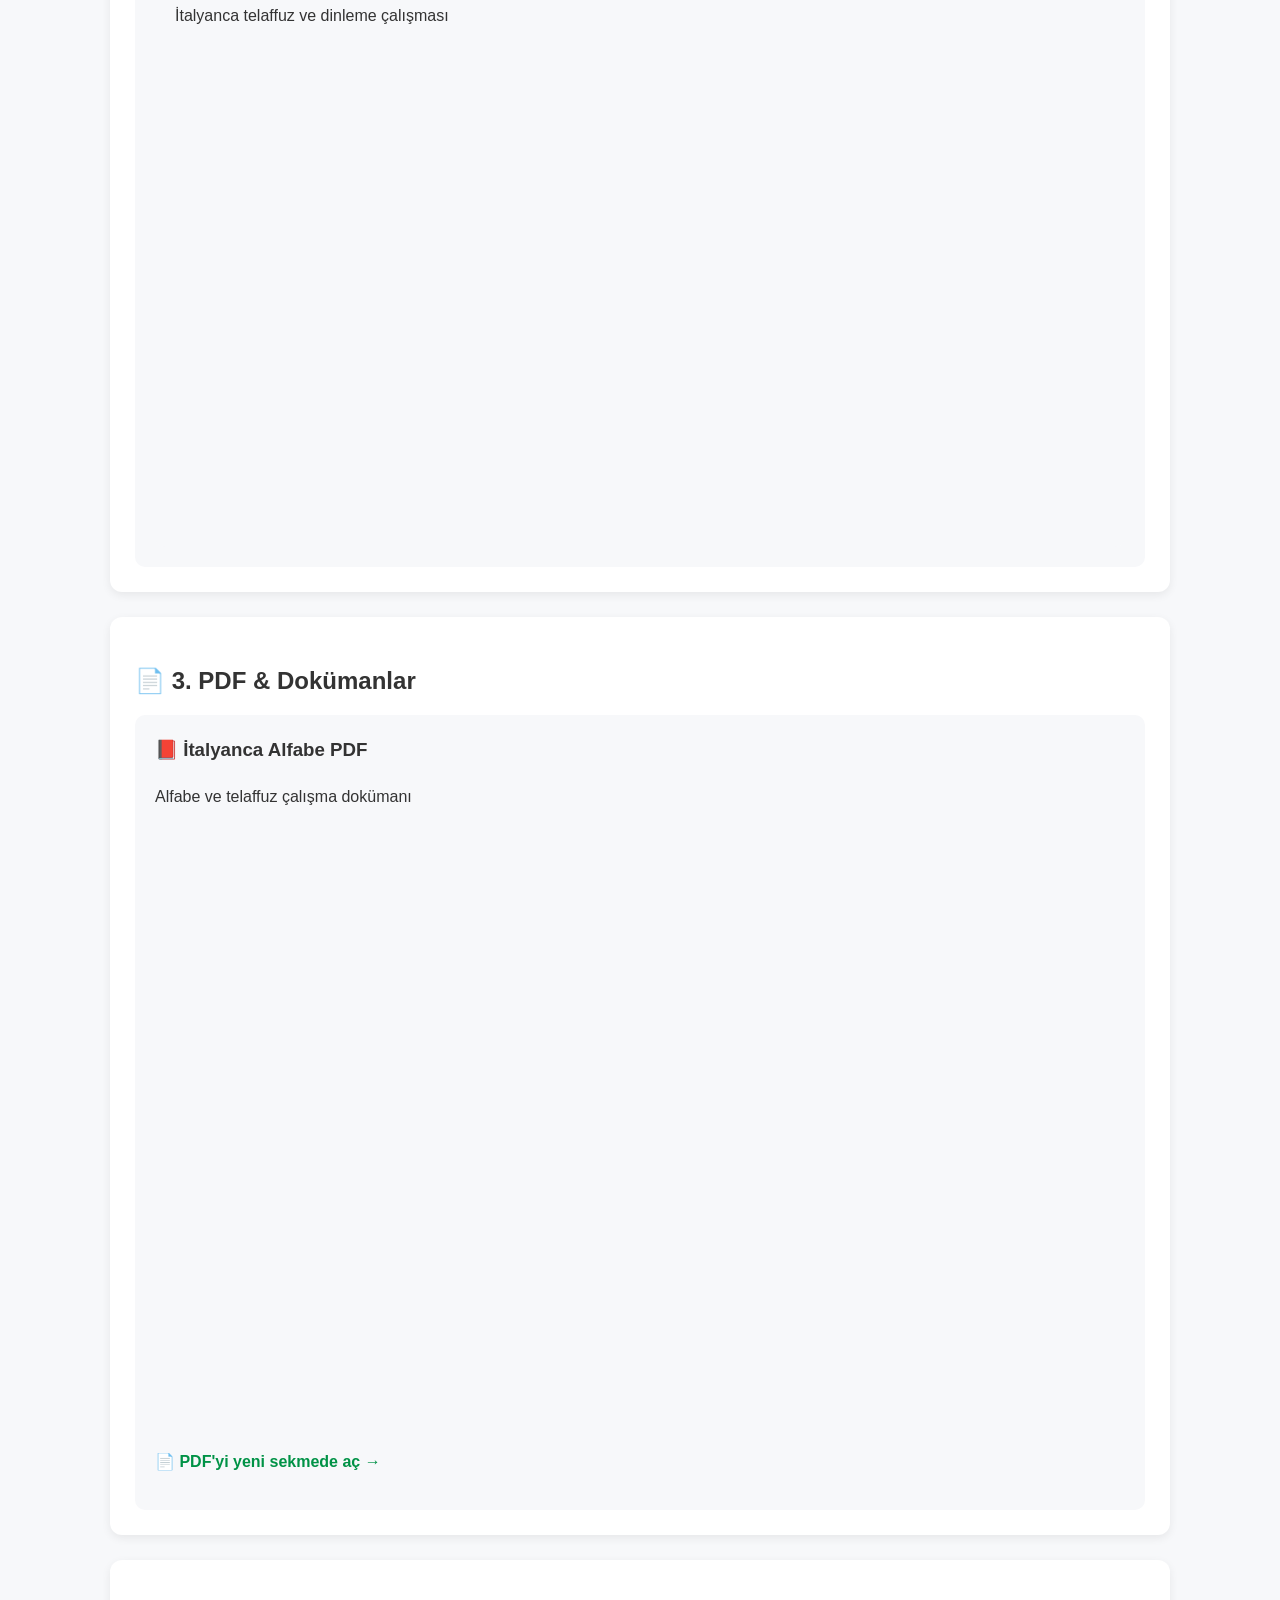
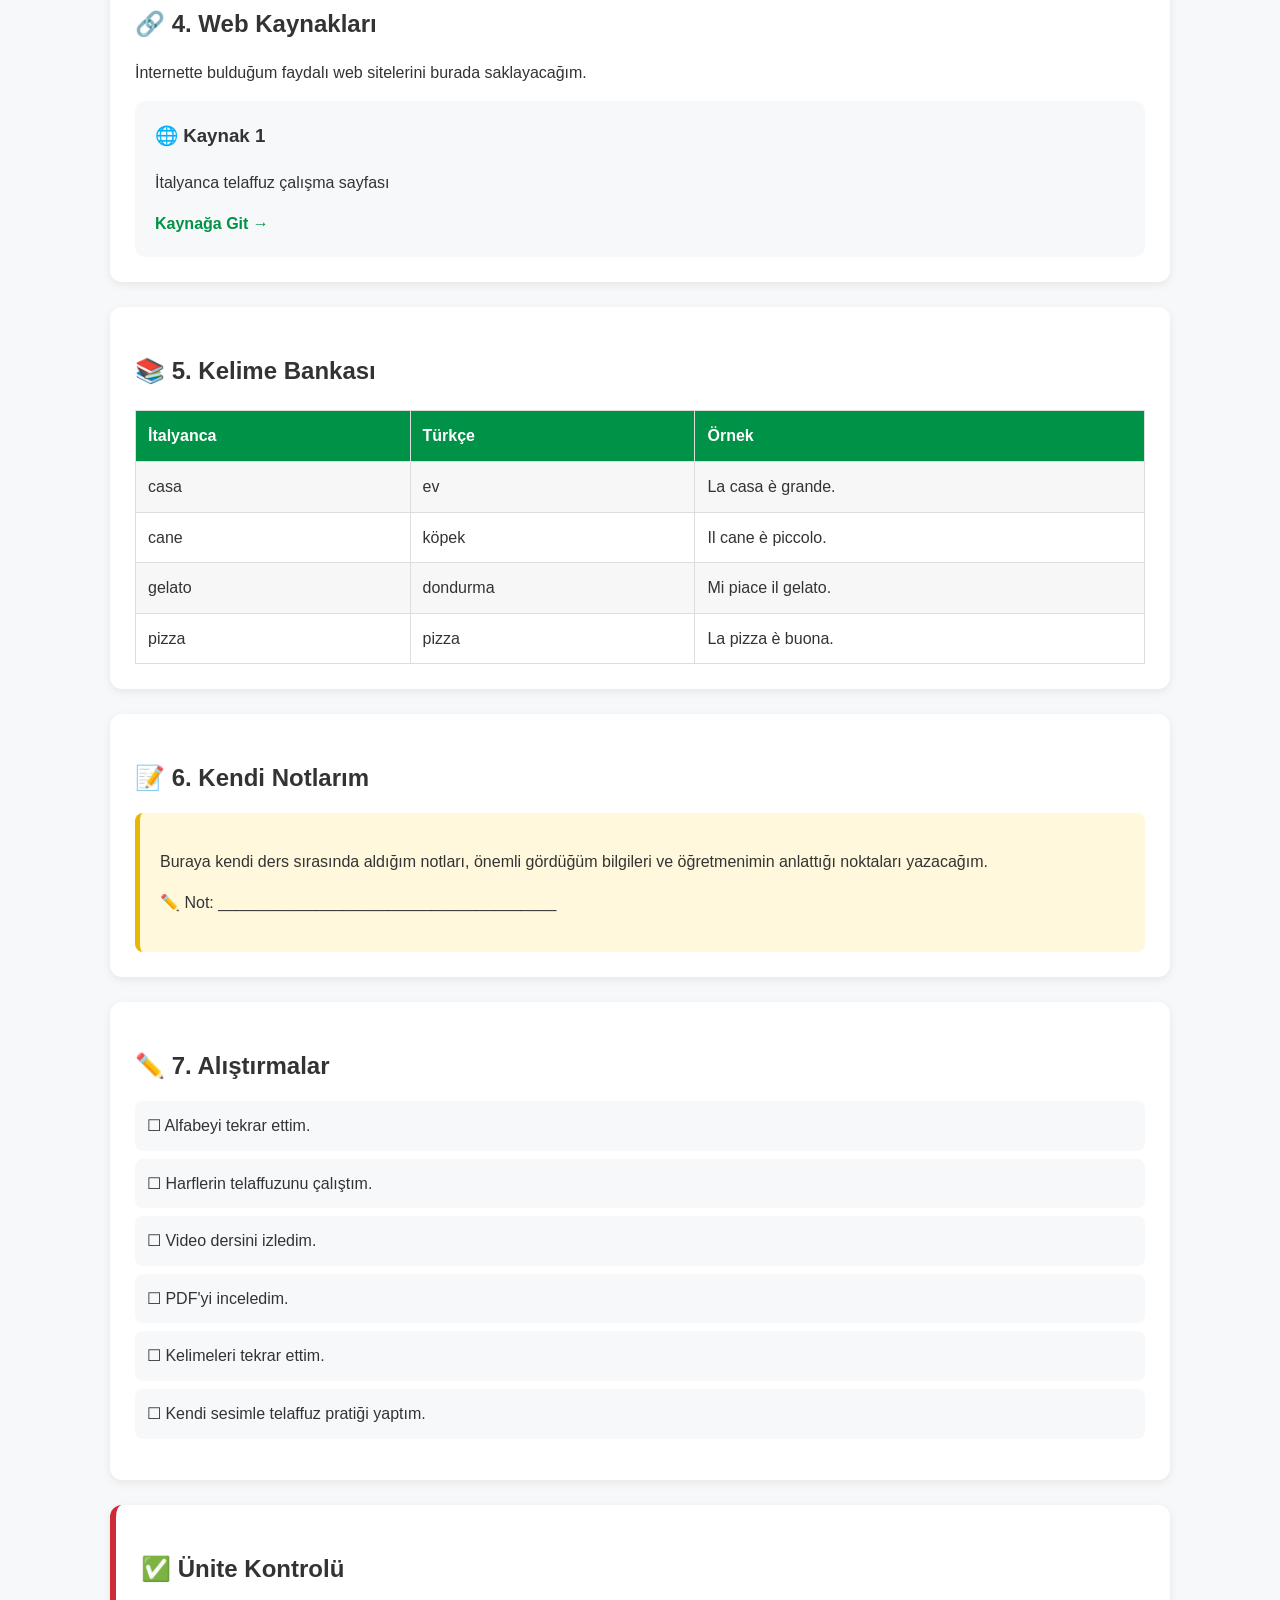
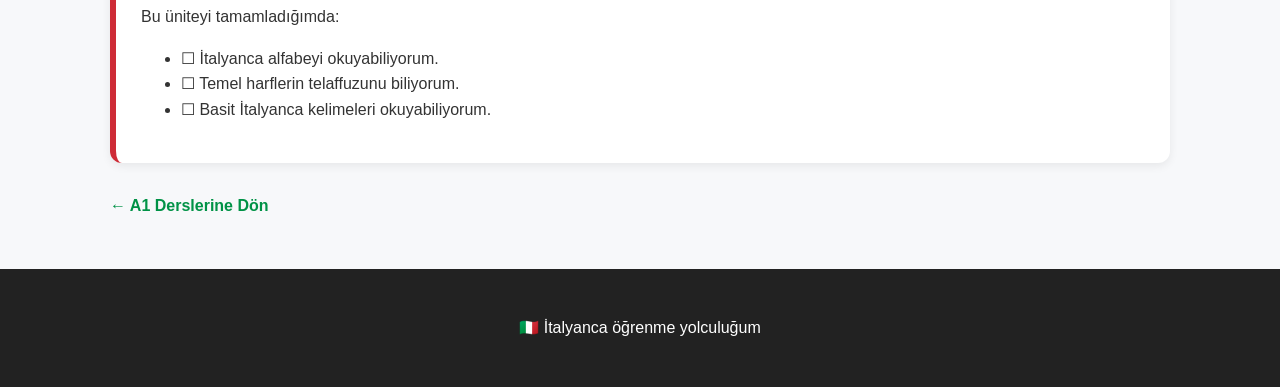
==== commit ff440902: "Update a1-01-alfabe.html çizgi" ====
--- a/a1-01-alfabe.html
+++ b/a1-01-alfabe.html
@@ -68,7 +68,7 @@
     <p>🇹🇷 Benim soyismim ...</p>
 
 </div>
-             <hr>
+    <hr style="margin: 20px 0; border: 0; border-top: 1px solid #ddd;">
 
             <h3 style="margin-top: 30px;">🇮🇹 İtalyanca Alfabe</h3>
 
